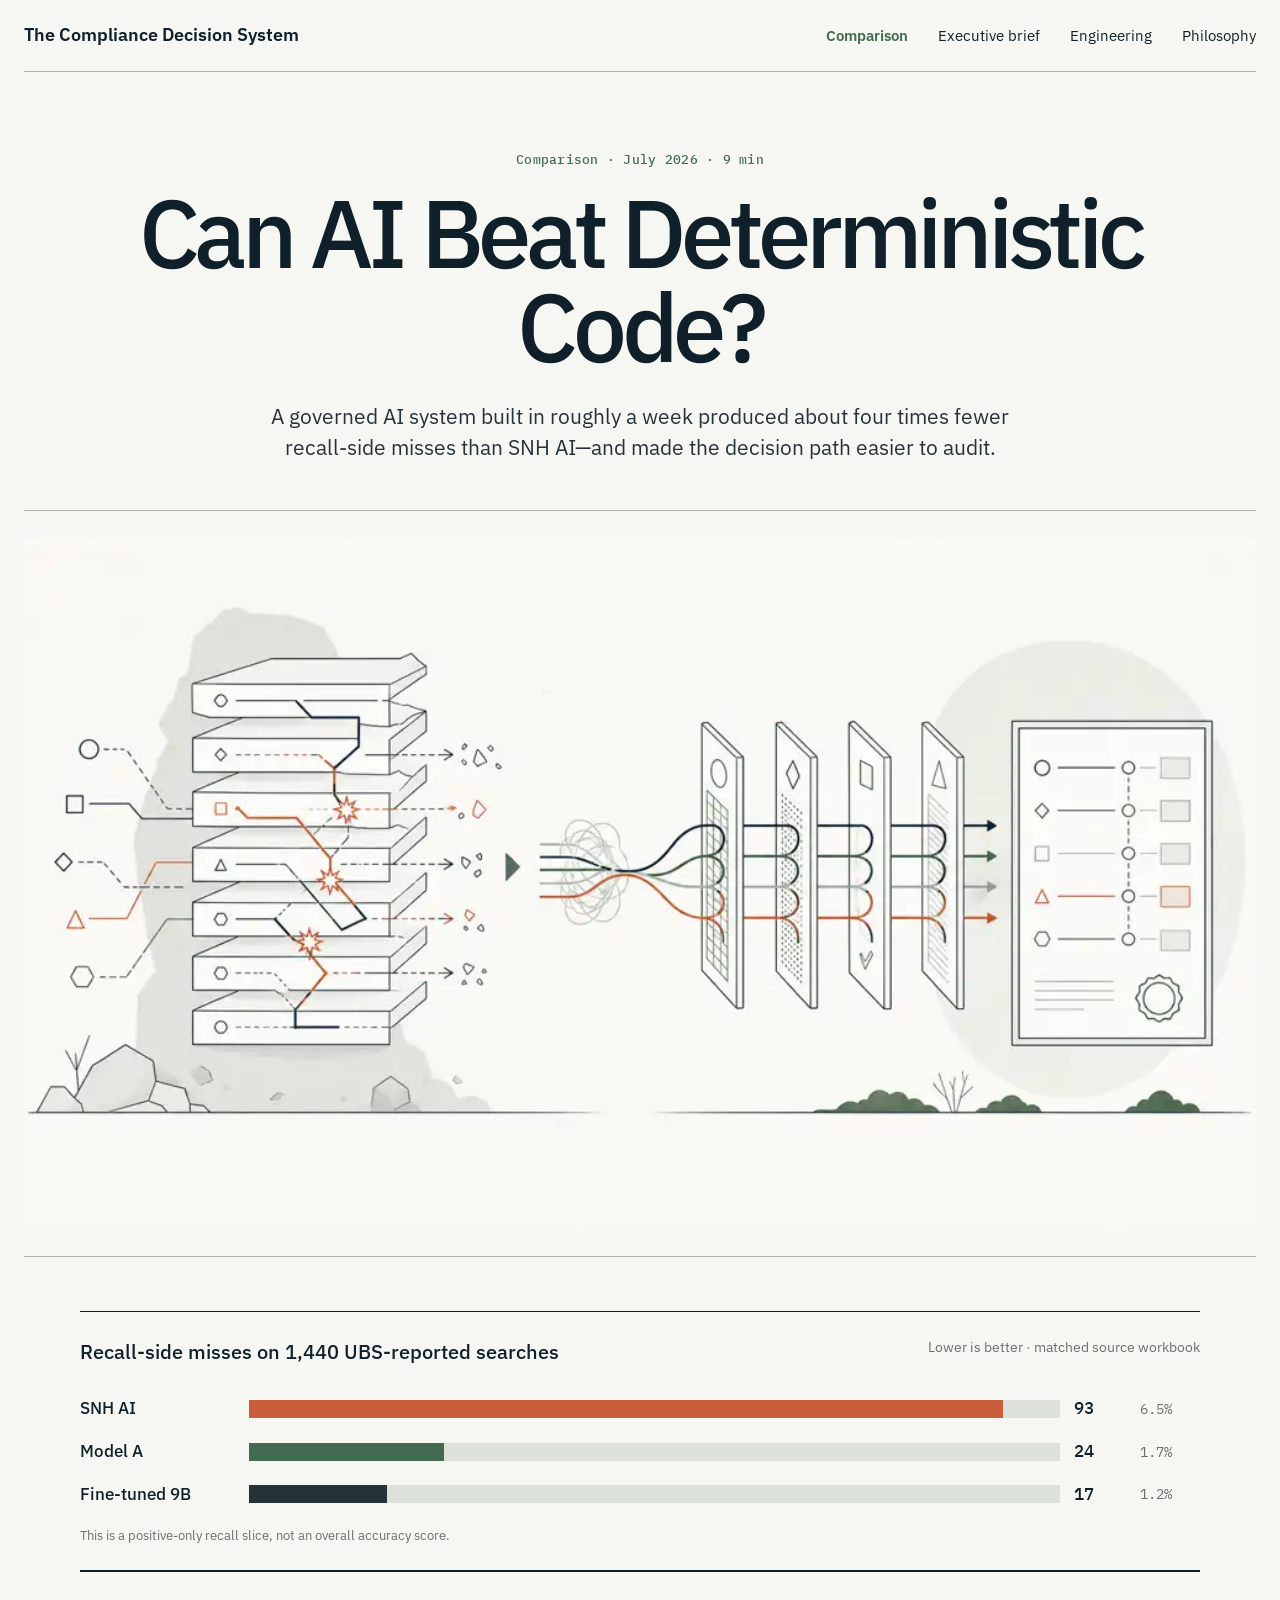
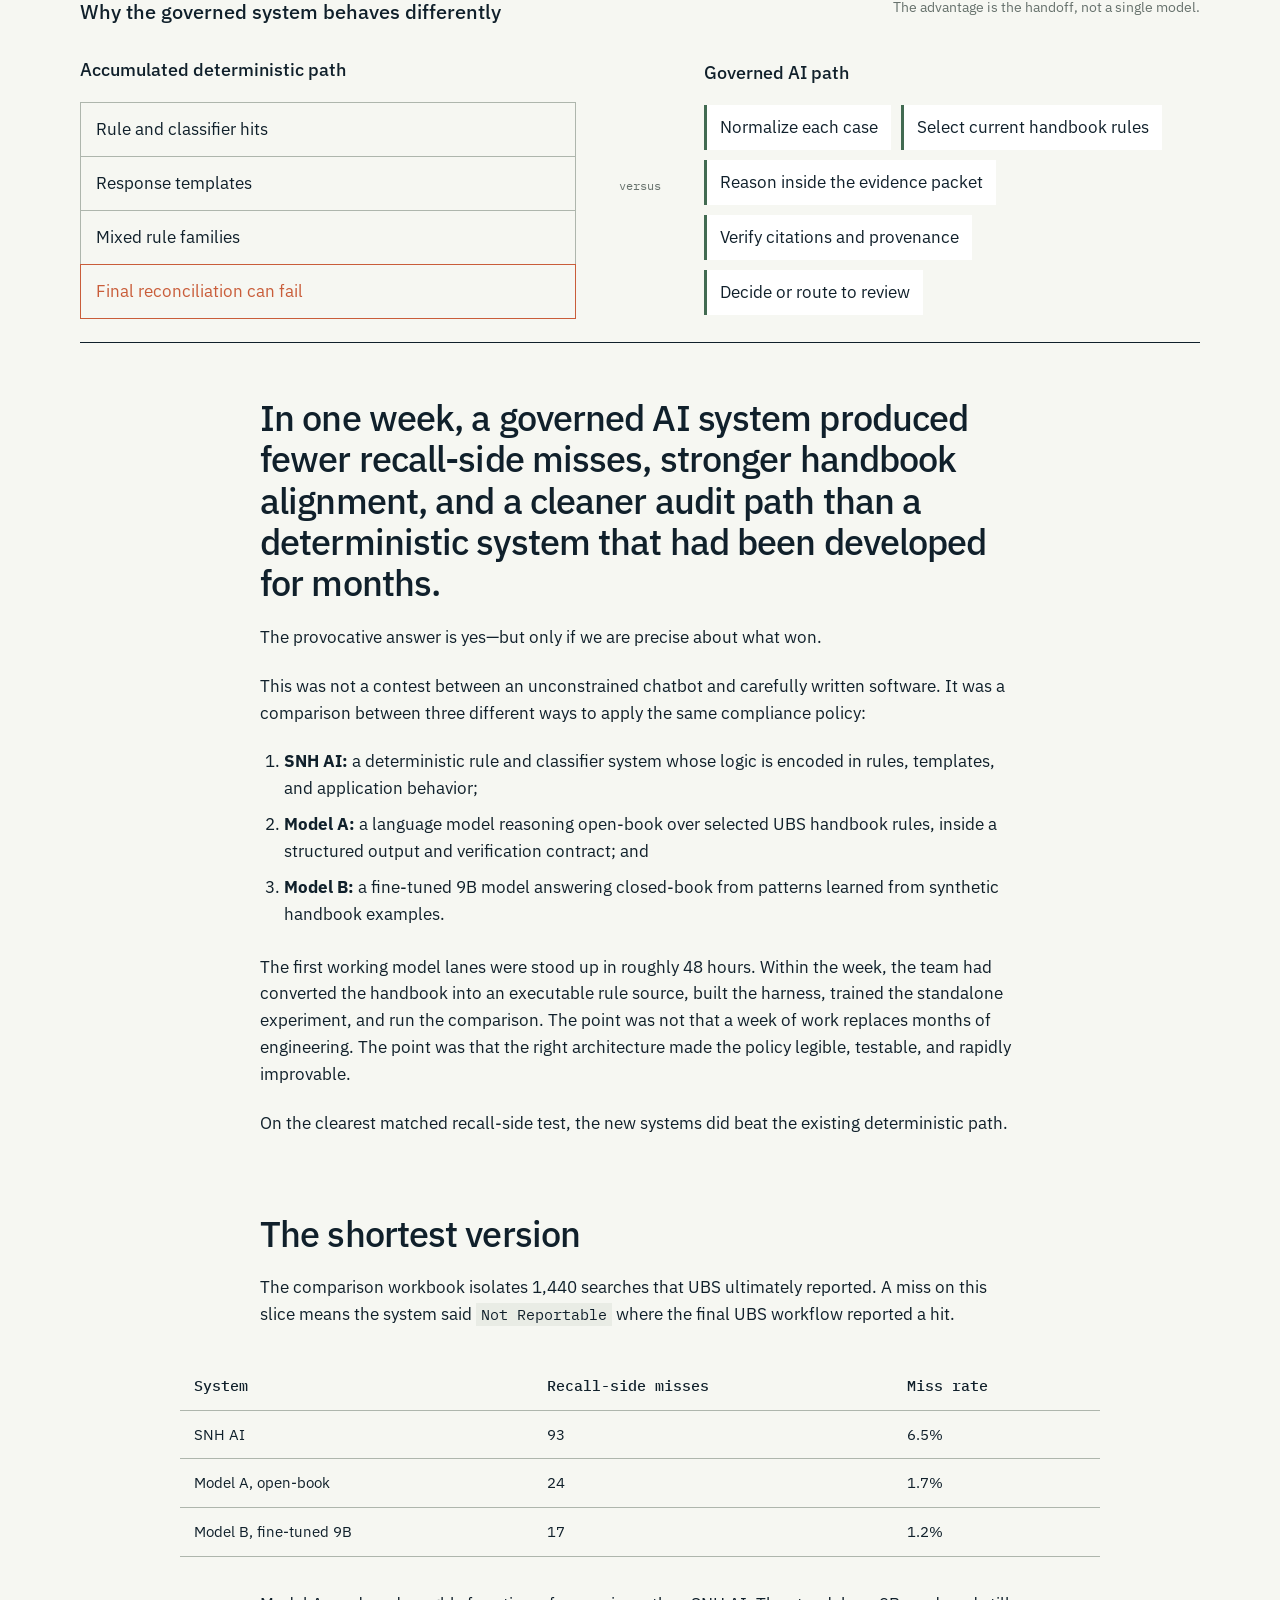
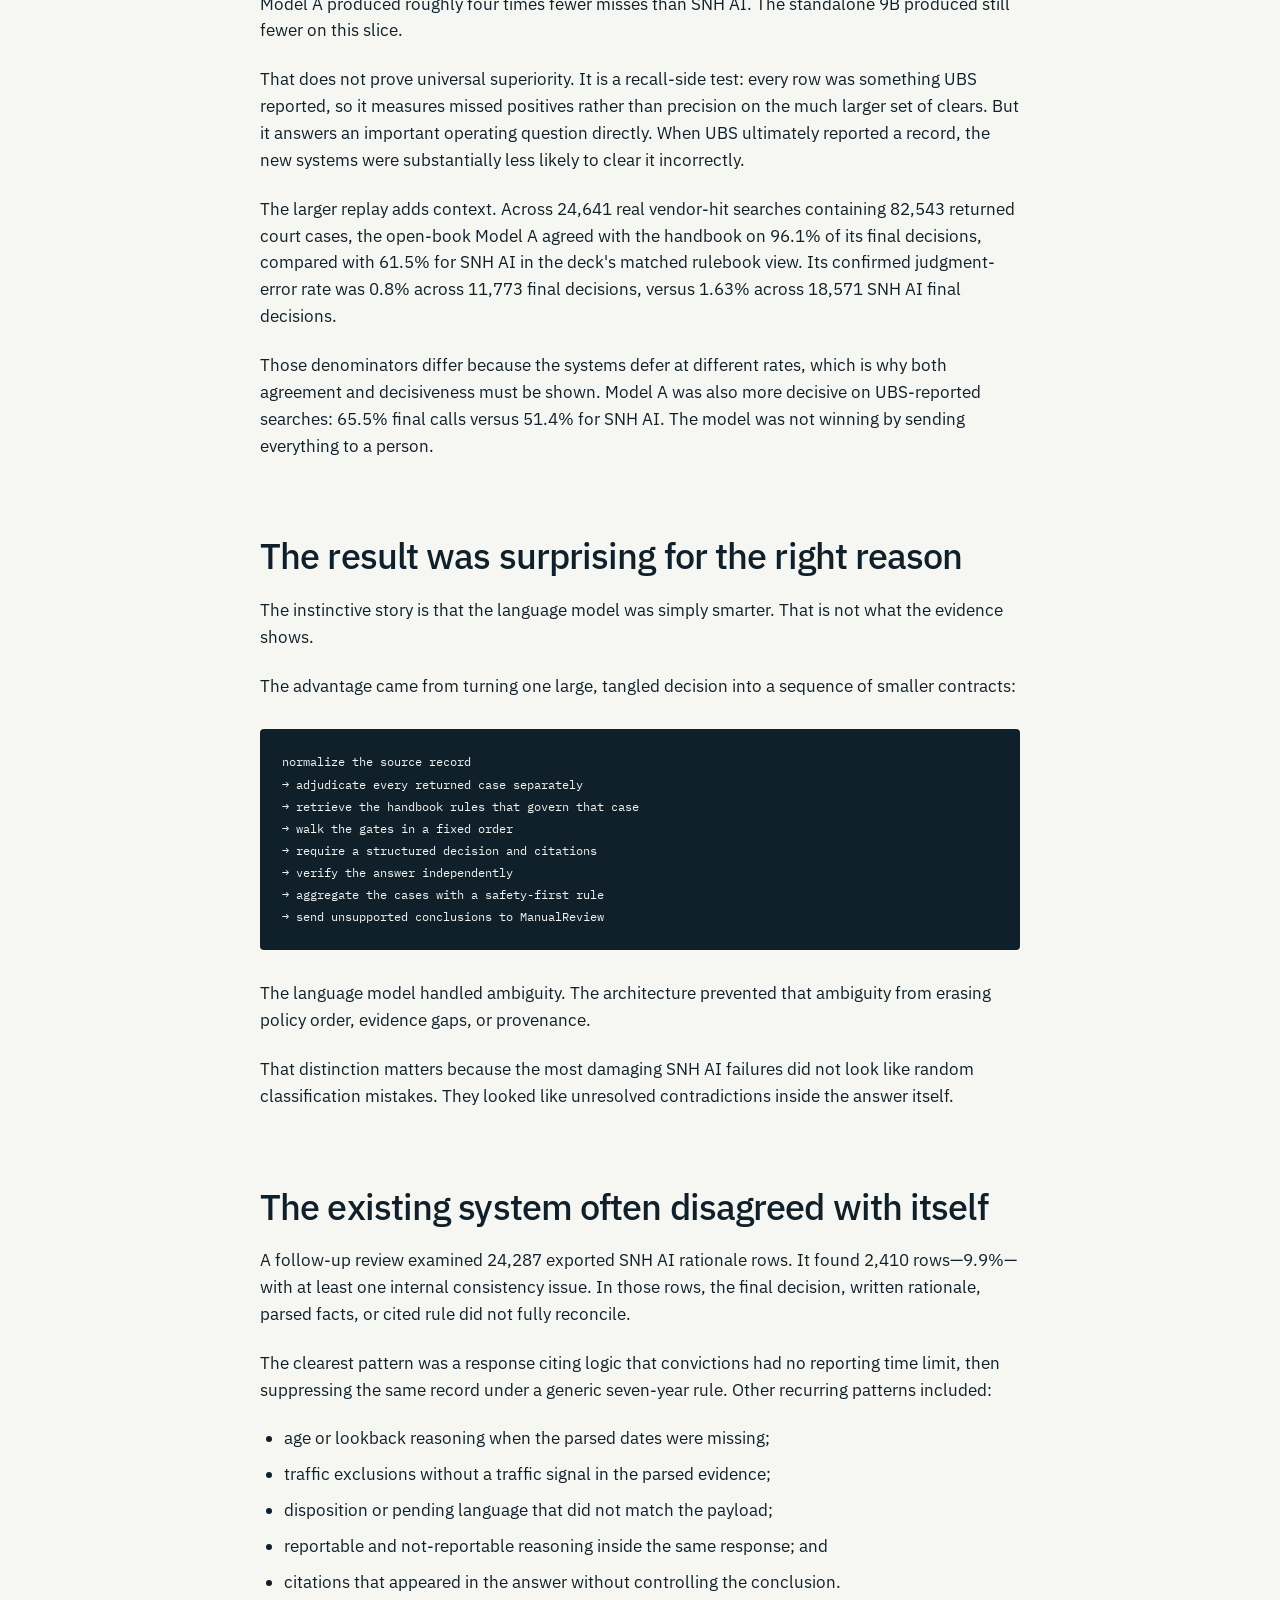
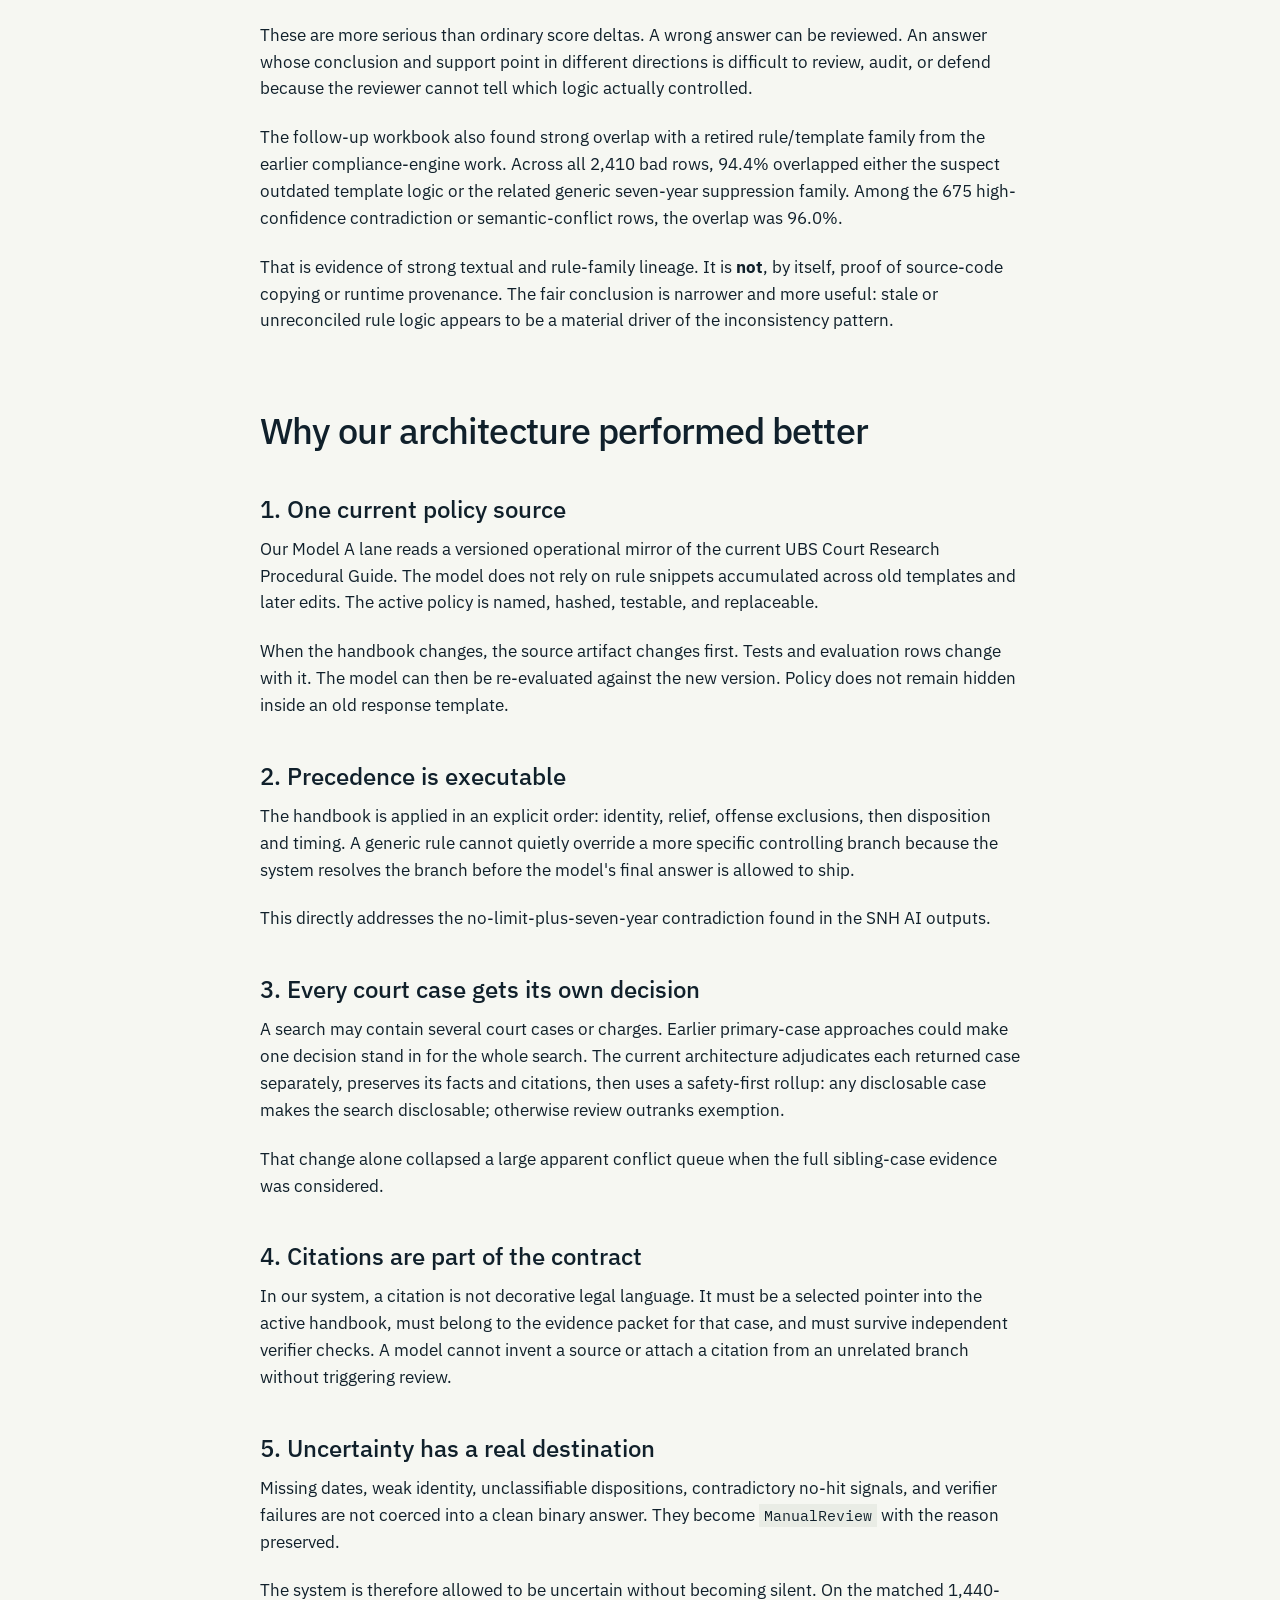
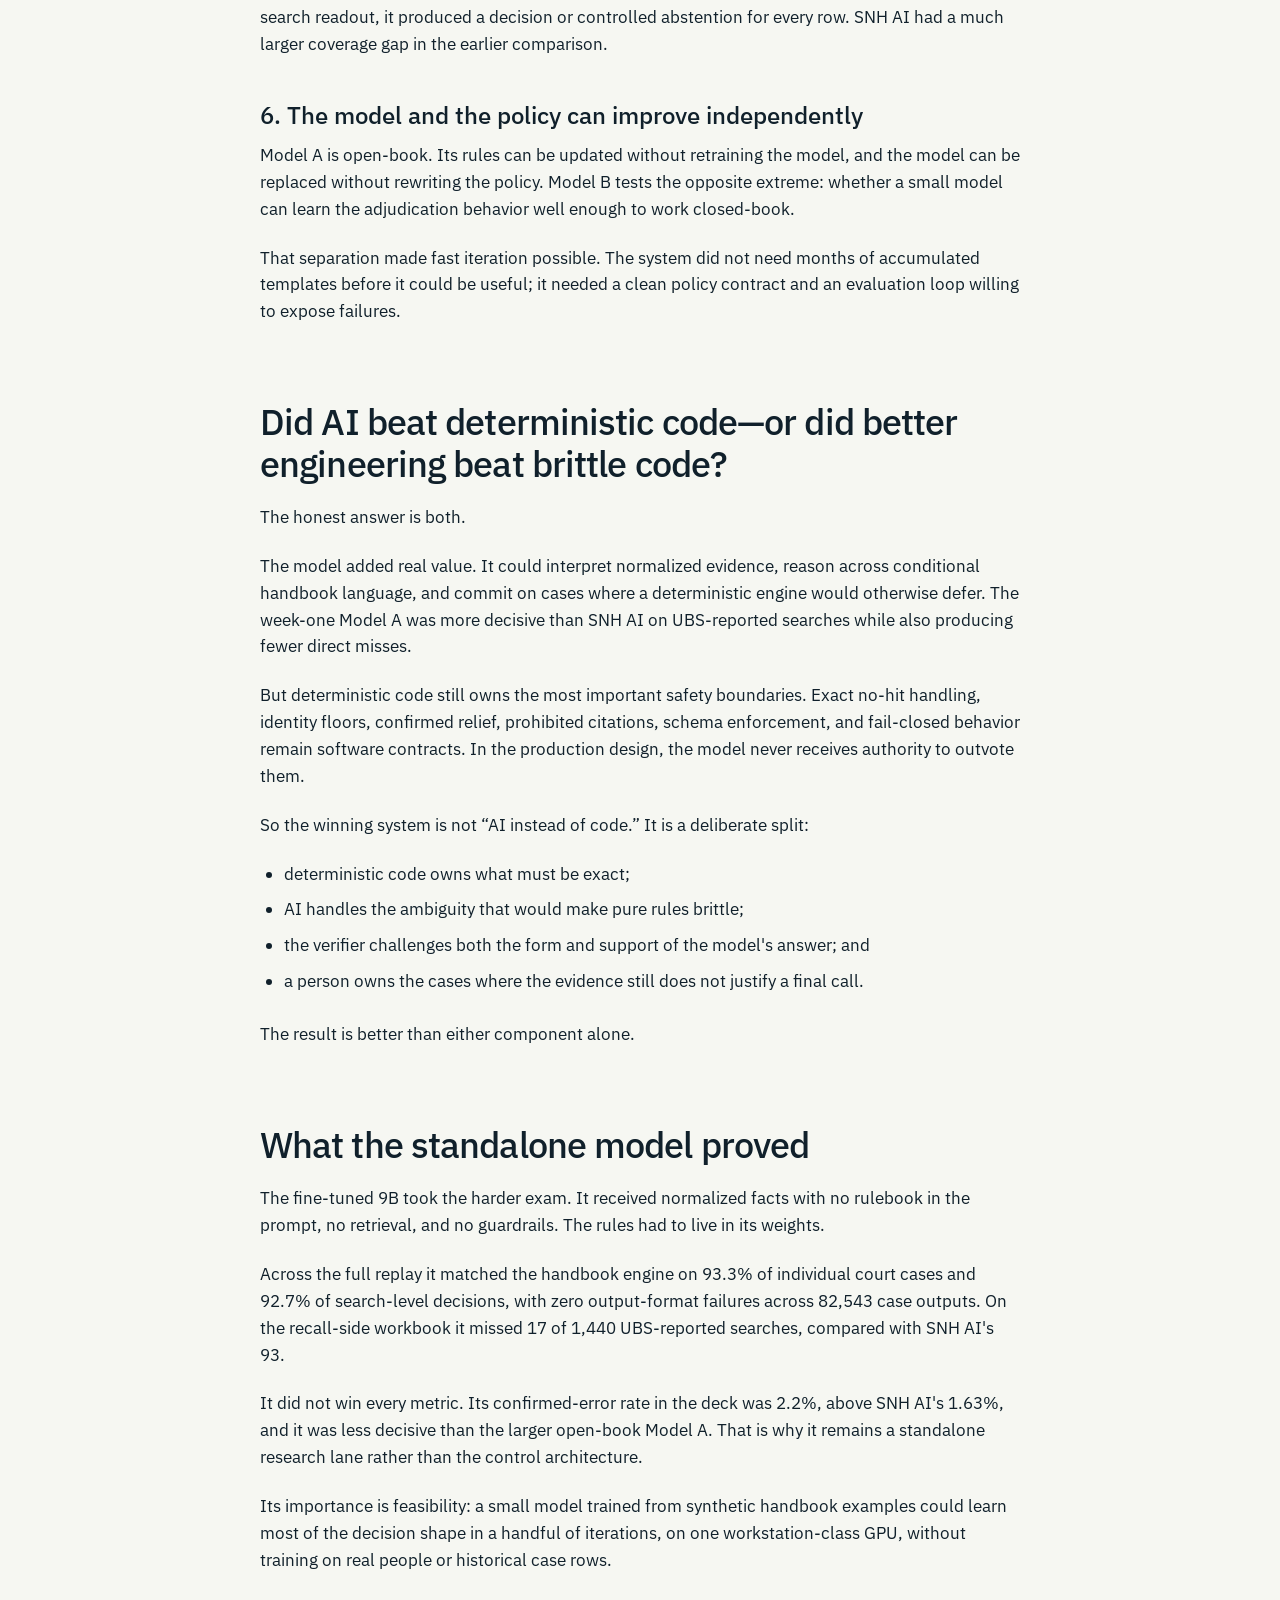
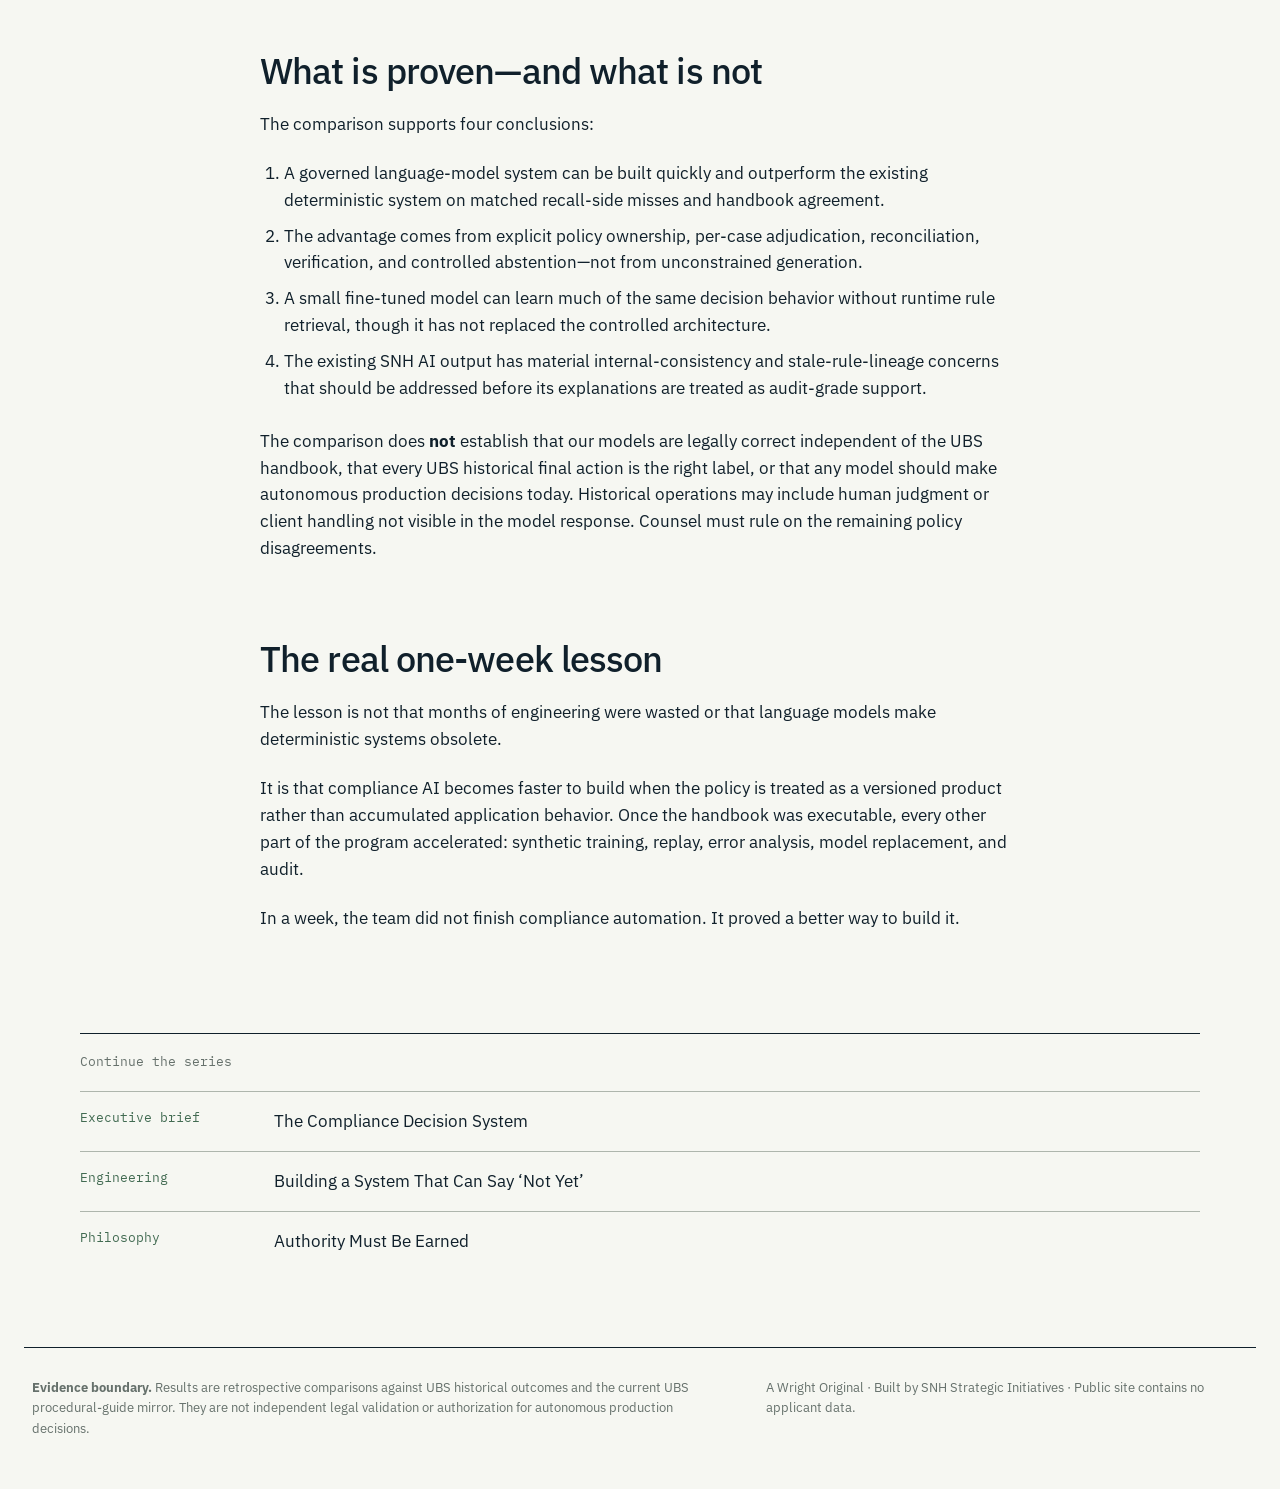
==== comparison.html @ aa56fc1f "Publish compliance decision system series" ====
<!doctype html>
<html lang="en">
<head>
  <meta charset="utf-8">
  <meta name="viewport" content="width=device-width, initial-scale=1">
  <meta name="description" content="A governed AI system built in roughly a week produced about four times fewer recall-side misses than SNH AI—and made the decision path easier to audit.">
  <meta name="theme-color" content="#f6f7f2">
  <title>Can AI Beat Deterministic Code? · The Compliance Decision System</title>
  <link rel="icon" href="favicon.svg" type="image/svg+xml">
  <link rel="preconnect" href="https://fonts.googleapis.com">
  <link rel="preconnect" href="https://fonts.gstatic.com" crossorigin>
  <link href="https://fonts.googleapis.com/css2?family=IBM+Plex+Mono:wght@400;500&family=IBM+Plex+Sans:wght@400;500;600&display=swap" rel="stylesheet">
  <link rel="stylesheet" href="styles.css">
</head>
<body class="article-page comparison-page">
  <a class="skip-link" href="#main">Skip to content</a>
  <div class="page-frame">
    <header class="site-header">
    <a class="site-name" href="index.html">The Compliance Decision System</a>
    <button class="nav-toggle" aria-expanded="false" aria-controls="site-nav">Menu</button>
    <nav id="site-nav" aria-label="Primary navigation">
      <a href="comparison.html" aria-current="page">Comparison</a><a href="executive.html">Executive brief</a><a href="engineering.html">Engineering</a><a href="philosophy.html">Philosophy</a>
    </nav>
  </header>
    <main id="main" class="article-main">
    <header class="article-header">
      <p class="series-label">Comparison · July 2026 · 9 min</p>
      <h1>Can AI Beat Deterministic Code?</h1>
      <p class="article-dek">A governed AI system built in roughly a week produced about four times fewer recall-side misses than SNH AI—and made the decision path easier to audit.</p>
    </header>
    <figure class="hero-art"><img src="assets/comparison-hero.webp" alt="Rigid rule stacks compared with a governed, verified decision path."></figure>
    <aside class="article-proof"><figure class="data-figure recall-figure">
    <figcaption><strong>Recall-side misses on 1,440 UBS-reported searches</strong><span>Lower is better · matched source workbook</span></figcaption>
    <div class="bar-row"><span>SNH AI</span><div class="bar-track"><i class="bar snh" style="--value:93"></i></div><b>93</b><em>6.5%</em></div>
    <div class="bar-row"><span>Model A</span><div class="bar-track"><i class="bar model-a" style="--value:24"></i></div><b>24</b><em>1.7%</em></div>
    <div class="bar-row"><span>Fine-tuned 9B</span><div class="bar-track"><i class="bar model-b" style="--value:17"></i></div><b>17</b><em>1.2%</em></div>
    <p class="figure-note">This is a positive-only recall slice, not an overall accuracy score.</p>
  </figure><figure class="architecture-figure comparison-architecture">
    <figcaption><strong>Why the governed system behaves differently</strong><span>The advantage is the handoff, not a single model.</span></figcaption>
    <div class="architecture-columns">
      <section>
        <h3>Accumulated deterministic path</h3>
        <ol class="stacked-rules">
          <li>Rule and classifier hits</li>
          <li>Response templates</li>
          <li>Mixed rule families</li>
          <li class="risk">Final reconciliation can fail</li>
        </ol>
      </section>
      <div class="versus" aria-hidden="true">versus</div>
      <section>
        <h3>Governed AI path</h3>
        <ol class="governed-flow">
          <li>Normalize each case</li>
          <li>Select current handbook rules</li>
          <li>Reason inside the evidence packet</li>
          <li>Verify citations and provenance</li>
          <li>Decide or route to review</li>
        </ol>
      </section>
    </div>
  </figure></aside>
    <article class="article-body"><h2 id="in-one-week-a-governed-ai-system-produced-fewer-recall-side-misses-stronger-handbook-alignment-and-a-cleaner-audit-path-than-a-deterministic-system-that-had-been-developed-for-months">In one week, a governed AI system produced fewer recall-side misses, stronger handbook alignment, and a cleaner audit path than a deterministic system that had been developed for months.</h2><p>The provocative answer is yes—but only if we are precise about what won.</p>
<p>This was not a contest between an unconstrained chatbot and carefully written software. It was a comparison between three different ways to apply the same compliance policy:</p>
<ol>
<li><strong>SNH AI:</strong> a deterministic rule and classifier system whose logic is encoded in rules, templates, and application behavior;</li>
<li><strong>Model A:</strong> a language model reasoning open-book over selected UBS handbook rules, inside a structured output and verification contract; and</li>
<li><strong>Model B:</strong> a fine-tuned 9B model answering closed-book from patterns learned from synthetic handbook examples.</li>
</ol>
<p>The first working model lanes were stood up in roughly 48 hours. Within the week, the team had converted the handbook into an executable rule source, built the harness, trained the standalone experiment, and run the comparison. The point was not that a week of work replaces months of engineering. The point was that the right architecture made the policy legible, testable, and rapidly improvable.</p>
<p>On the clearest matched recall-side test, the new systems did beat the existing deterministic path.</p>
<h2 id="the-shortest-version">The shortest version</h2><p>The comparison workbook isolates 1,440 searches that UBS ultimately reported. A miss on this slice means the system said <code>Not Reportable</code> where the final UBS workflow reported a hit.</p>
<table>
<thead>
<tr>
<th>System</th>
<th align="right">Recall-side misses</th>
<th align="right">Miss rate</th>
</tr>
</thead>
<tbody><tr>
<td>SNH AI</td>
<td align="right">93</td>
<td align="right">6.5%</td>
</tr>
<tr>
<td>Model A, open-book</td>
<td align="right">24</td>
<td align="right">1.7%</td>
</tr>
<tr>
<td>Model B, fine-tuned 9B</td>
<td align="right">17</td>
<td align="right">1.2%</td>
</tr>
</tbody></table>
<p>Model A produced roughly four times fewer misses than SNH AI. The standalone 9B produced still fewer on this slice.</p>
<p>That does not prove universal superiority. It is a recall-side test: every row was something UBS reported, so it measures missed positives rather than precision on the much larger set of clears. But it answers an important operating question directly. When UBS ultimately reported a record, the new systems were substantially less likely to clear it incorrectly.</p>
<p>The larger replay adds context. Across 24,641 real vendor-hit searches containing 82,543 returned court cases, the open-book Model A agreed with the handbook on 96.1% of its final decisions, compared with 61.5% for SNH AI in the deck&#39;s matched rulebook view. Its confirmed judgment-error rate was 0.8% across 11,773 final decisions, versus 1.63% across 18,571 SNH AI final decisions.</p>
<p>Those denominators differ because the systems defer at different rates, which is why both agreement and decisiveness must be shown. Model A was also more decisive on UBS-reported searches: 65.5% final calls versus 51.4% for SNH AI. The model was not winning by sending everything to a person.</p>
<h2 id="the-result-was-surprising-for-the-right-reason">The result was surprising for the right reason</h2><p>The instinctive story is that the language model was simply smarter. That is not what the evidence shows.</p>
<p>The advantage came from turning one large, tangled decision into a sequence of smaller contracts:</p>
<pre><code class="language-text">normalize the source record
→ adjudicate every returned case separately
→ retrieve the handbook rules that govern that case
→ walk the gates in a fixed order
→ require a structured decision and citations
→ verify the answer independently
→ aggregate the cases with a safety-first rule
→ send unsupported conclusions to ManualReview
</code></pre>
<p>The language model handled ambiguity. The architecture prevented that ambiguity from erasing policy order, evidence gaps, or provenance.</p>
<p>That distinction matters because the most damaging SNH AI failures did not look like random classification mistakes. They looked like unresolved contradictions inside the answer itself.</p>
<h2 id="the-existing-system-often-disagreed-with-itself">The existing system often disagreed with itself</h2><p>A follow-up review examined 24,287 exported SNH AI rationale rows. It found 2,410 rows—9.9%—with at least one internal consistency issue. In those rows, the final decision, written rationale, parsed facts, or cited rule did not fully reconcile.</p>
<p>The clearest pattern was a response citing logic that convictions had no reporting time limit, then suppressing the same record under a generic seven-year rule. Other recurring patterns included:</p>
<ul>
<li>age or lookback reasoning when the parsed dates were missing;</li>
<li>traffic exclusions without a traffic signal in the parsed evidence;</li>
<li>disposition or pending language that did not match the payload;</li>
<li>reportable and not-reportable reasoning inside the same response; and</li>
<li>citations that appeared in the answer without controlling the conclusion.</li>
</ul>
<p>These are more serious than ordinary score deltas. A wrong answer can be reviewed. An answer whose conclusion and support point in different directions is difficult to review, audit, or defend because the reviewer cannot tell which logic actually controlled.</p>
<p>The follow-up workbook also found strong overlap with a retired rule/template family from the earlier compliance-engine work. Across all 2,410 bad rows, 94.4% overlapped either the suspect outdated template logic or the related generic seven-year suppression family. Among the 675 high-confidence contradiction or semantic-conflict rows, the overlap was 96.0%.</p>
<p>That is evidence of strong textual and rule-family lineage. It is <strong>not</strong>, by itself, proof of source-code copying or runtime provenance. The fair conclusion is narrower and more useful: stale or unreconciled rule logic appears to be a material driver of the inconsistency pattern.</p>
<h2 id="why-our-architecture-performed-better">Why our architecture performed better</h2><h3 id="1-one-current-policy-source">1. One current policy source</h3><p>Our Model A lane reads a versioned operational mirror of the current UBS Court Research Procedural Guide. The model does not rely on rule snippets accumulated across old templates and later edits. The active policy is named, hashed, testable, and replaceable.</p>
<p>When the handbook changes, the source artifact changes first. Tests and evaluation rows change with it. The model can then be re-evaluated against the new version. Policy does not remain hidden inside an old response template.</p>
<h3 id="2-precedence-is-executable">2. Precedence is executable</h3><p>The handbook is applied in an explicit order: identity, relief, offense exclusions, then disposition and timing. A generic rule cannot quietly override a more specific controlling branch because the system resolves the branch before the model&#39;s final answer is allowed to ship.</p>
<p>This directly addresses the no-limit-plus-seven-year contradiction found in the SNH AI outputs.</p>
<h3 id="3-every-court-case-gets-its-own-decision">3. Every court case gets its own decision</h3><p>A search may contain several court cases or charges. Earlier primary-case approaches could make one decision stand in for the whole search. The current architecture adjudicates each returned case separately, preserves its facts and citations, then uses a safety-first rollup: any disclosable case makes the search disclosable; otherwise review outranks exemption.</p>
<p>That change alone collapsed a large apparent conflict queue when the full sibling-case evidence was considered.</p>
<h3 id="4-citations-are-part-of-the-contract">4. Citations are part of the contract</h3><p>In our system, a citation is not decorative legal language. It must be a selected pointer into the active handbook, must belong to the evidence packet for that case, and must survive independent verifier checks. A model cannot invent a source or attach a citation from an unrelated branch without triggering review.</p>
<h3 id="5-uncertainty-has-a-real-destination">5. Uncertainty has a real destination</h3><p>Missing dates, weak identity, unclassifiable dispositions, contradictory no-hit signals, and verifier failures are not coerced into a clean binary answer. They become <code>ManualReview</code> with the reason preserved.</p>
<p>The system is therefore allowed to be uncertain without becoming silent. On the matched 1,440-search readout, it produced a decision or controlled abstention for every row. SNH AI had a much larger coverage gap in the earlier comparison.</p>
<h3 id="6-the-model-and-the-policy-can-improve-independently">6. The model and the policy can improve independently</h3><p>Model A is open-book. Its rules can be updated without retraining the model, and the model can be replaced without rewriting the policy. Model B tests the opposite extreme: whether a small model can learn the adjudication behavior well enough to work closed-book.</p>
<p>That separation made fast iteration possible. The system did not need months of accumulated templates before it could be useful; it needed a clean policy contract and an evaluation loop willing to expose failures.</p>
<h2 id="did-ai-beat-deterministic-code-or-did-better-engineering-beat-brittle-code">Did AI beat deterministic code—or did better engineering beat brittle code?</h2><p>The honest answer is both.</p>
<p>The model added real value. It could interpret normalized evidence, reason across conditional handbook language, and commit on cases where a deterministic engine would otherwise defer. The week-one Model A was more decisive than SNH AI on UBS-reported searches while also producing fewer direct misses.</p>
<p>But deterministic code still owns the most important safety boundaries. Exact no-hit handling, identity floors, confirmed relief, prohibited citations, schema enforcement, and fail-closed behavior remain software contracts. In the production design, the model never receives authority to outvote them.</p>
<p>So the winning system is not “AI instead of code.” It is a deliberate split:</p>
<ul>
<li>deterministic code owns what must be exact;</li>
<li>AI handles the ambiguity that would make pure rules brittle;</li>
<li>the verifier challenges both the form and support of the model&#39;s answer; and</li>
<li>a person owns the cases where the evidence still does not justify a final call.</li>
</ul>
<p>The result is better than either component alone.</p>
<h2 id="what-the-standalone-model-proved">What the standalone model proved</h2><p>The fine-tuned 9B took the harder exam. It received normalized facts with no rulebook in the prompt, no retrieval, and no guardrails. The rules had to live in its weights.</p>
<p>Across the full replay it matched the handbook engine on 93.3% of individual court cases and 92.7% of search-level decisions, with zero output-format failures across 82,543 case outputs. On the recall-side workbook it missed 17 of 1,440 UBS-reported searches, compared with SNH AI&#39;s 93.</p>
<p>It did not win every metric. Its confirmed-error rate in the deck was 2.2%, above SNH AI&#39;s 1.63%, and it was less decisive than the larger open-book Model A. That is why it remains a standalone research lane rather than the control architecture.</p>
<p>Its importance is feasibility: a small model trained from synthetic handbook examples could learn most of the decision shape in a handful of iterations, on one workstation-class GPU, without training on real people or historical case rows.</p>
<h2 id="what-is-proven-and-what-is-not">What is proven—and what is not</h2><p>The comparison supports four conclusions:</p>
<ol>
<li>A governed language-model system can be built quickly and outperform the existing deterministic system on matched recall-side misses and handbook agreement.</li>
<li>The advantage comes from explicit policy ownership, per-case adjudication, reconciliation, verification, and controlled abstention—not from unconstrained generation.</li>
<li>A small fine-tuned model can learn much of the same decision behavior without runtime rule retrieval, though it has not replaced the controlled architecture.</li>
<li>The existing SNH AI output has material internal-consistency and stale-rule-lineage concerns that should be addressed before its explanations are treated as audit-grade support.</li>
</ol>
<p>The comparison does <strong>not</strong> establish that our models are legally correct independent of the UBS handbook, that every UBS historical final action is the right label, or that any model should make autonomous production decisions today. Historical operations may include human judgment or client handling not visible in the model response. Counsel must rule on the remaining policy disagreements.</p>
<h2 id="the-real-one-week-lesson">The real one-week lesson</h2><p>The lesson is not that months of engineering were wasted or that language models make deterministic systems obsolete.</p>
<p>It is that compliance AI becomes faster to build when the policy is treated as a versioned product rather than accumulated application behavior. Once the handbook was executable, every other part of the program accelerated: synthetic training, replay, error analysis, model replacement, and audit.</p>
<p>In a week, the team did not finish compliance automation. It proved a better way to build it.</p>
</article>
    <nav class="next-reading" aria-label="More essays">
      <p>Continue the series</p>
      <a href="executive.html"><span>Executive brief</span>The Compliance Decision System</a><a href="engineering.html"><span>Engineering</span>Building a System That Can Say ‘Not Yet’</a><a href="philosophy.html"><span>Philosophy</span>Authority Must Be Earned</a>
    </nav>
  </main>
    <footer class="site-footer" id="evidence-note">
    <p><strong>Evidence boundary.</strong> Results are retrospective comparisons against UBS historical outcomes and the current UBS procedural-guide mirror. They are not independent legal validation or authorization for autonomous production decisions.</p>
    <p>A Wright Original · Built by SNH Strategic Initiatives · Public site contains no applicant data.</p>
  </footer>
  </div>
  <script src="site.js"></script>
</body>
</html>
---- styles.css ----
:root {
  --paper: #f6f7f2;
  --surface: #ffffff;
  --ink: #10202b;
  --charcoal: #263239;
  --moss: #426b52;
  --clay: #c95d3a;
  --fog: #dce1d9;
  --muted: #66716c;
  --rule: #aeb6ad;
  --measure: 760px;
  --frame: 1460px;
}

* { box-sizing: border-box; }

html { scroll-behavior: smooth; }

body {
  margin: 0;
  background: var(--paper);
  color: var(--ink);
  font-family: "IBM Plex Sans", sans-serif;
  font-size: 17px;
  line-height: 1.58;
  text-rendering: optimizeLegibility;
}

a { color: inherit; text-decoration-thickness: 1px; text-underline-offset: 3px; }
a:hover { color: var(--clay); }
img { display: block; max-width: 100%; }

.skip-link {
  position: fixed;
  left: 16px;
  top: -60px;
  z-index: 20;
  background: var(--ink);
  color: white;
  padding: 10px 14px;
}
.skip-link:focus { top: 16px; }

.page-frame { width: min(calc(100% - 48px), var(--frame)); margin: 0 auto; }

.site-header {
  min-height: 72px;
  display: flex;
  align-items: center;
  justify-content: space-between;
  border-bottom: 1px solid var(--rule);
  gap: 32px;
}

.site-name { font-size: 18px; font-weight: 600; text-decoration: none; }
.site-header nav { display: flex; align-items: center; gap: 30px; }
.site-header nav a { font-size: 15px; text-decoration: none; }
.site-header nav a[aria-current="page"] { color: var(--moss); font-weight: 600; }
.nav-toggle { display: none; }

.series-label,
.essay-type,
.evidence-spine > p {
  margin: 0 0 14px;
  color: var(--moss);
  font-family: "IBM Plex Mono", monospace;
  font-size: 13px;
  font-weight: 500;
  letter-spacing: .02em;
}

.home-intro {
  min-height: 390px;
  display: grid;
  grid-template-columns: minmax(430px, .9fr) minmax(650px, 1.4fr);
  gap: 72px;
  align-items: center;
  border-bottom: 1px solid var(--rule);
  padding: 46px 8px 42px;
}

.home-intro h1,
.article-header h1 {
  margin: 0;
  font-size: clamp(52px, 6vw, 86px);
  line-height: .98;
  letter-spacing: -.055em;
  font-weight: 500;
}

.intro-dek {
  max-width: 610px;
  margin: 24px 0 0;
  color: var(--charcoal);
  font-size: 18px;
  line-height: 1.52;
}

.evidence-spine ol {
  position: relative;
  display: grid;
  grid-template-columns: repeat(4, 1fr);
  gap: 18px;
  margin: 0;
  padding: 36px 0 0;
  list-style: none;
}

.evidence-spine ol::before {
  content: "";
  position: absolute;
  left: 0;
  right: 0;
  top: 49px;
  height: 1px;
  background: var(--ink);
}

.evidence-spine li { position: relative; padding-top: 46px; }
.evidence-spine li::before {
  content: "";
  position: absolute;
  top: 7px;
  left: 0;
  width: 13px;
  height: 13px;
  background: var(--moss);
  border: 1px solid var(--ink);
}
.evidence-spine li:nth-child(even)::before { background: var(--clay); }
.evidence-spine b { position: absolute; top: -24px; font-family: "IBM Plex Mono", monospace; color: var(--moss); }
.evidence-spine li:nth-child(even) b { color: var(--clay); }
.evidence-spine span { display: block; font-weight: 600; }
.evidence-spine small { display: block; margin-top: 5px; color: var(--muted); font-size: 13px; line-height: 1.4; }

.featured-story {
  display: grid;
  grid-template-columns: .95fr 1.2fr;
  min-height: 350px;
  border-bottom: 1px solid var(--rule);
}

.featured-copy { padding: 42px 52px 42px 8px; border-right: 1px solid var(--rule); }
.featured-copy h2 { margin: 22px 0 18px; font-size: clamp(38px, 4vw, 62px); line-height: 1.02; letter-spacing: -.045em; font-weight: 500; }
.featured-copy > p:not(.series-label) { max-width: 600px; color: var(--charcoal); }
.featured-visual { display: grid; align-items: center; padding: 34px 18px 32px 52px; }

.read-link { display: inline-flex; gap: 22px; align-items: center; margin-top: 26px; color: var(--clay); font-weight: 500; text-decoration: none; }

.essay-index article {
  display: grid;
  grid-template-columns: 62px 190px minmax(300px, 1.25fr) minmax(260px, .8fr) 72px;
  gap: 24px;
  align-items: center;
  min-height: 180px;
  border-bottom: 1px solid var(--rule);
  padding: 18px 8px;
}
.essay-index article img { width: 100%; height: 132px; object-fit: cover; border-left: 1px solid var(--rule); }
.essay-index h2 { margin: 0 0 5px; font-size: 24px; font-weight: 500; }
.essay-index h2 a { text-decoration: none; }
.essay-index p { margin: 0; color: var(--muted); font-size: 15px; }
.essay-number { color: var(--moss); font-family: "IBM Plex Mono", monospace; font-size: 18px; }
.essay-index .read-link { margin: 0; }

.article-header { max-width: 1080px; margin: 0 auto; padding: 78px 0 46px; text-align: center; }
.article-header h1 { font-size: clamp(54px, 7.5vw, 108px); }
.article-dek { max-width: 800px; margin: 28px auto 0; color: var(--charcoal); font-size: 21px; line-height: 1.5; }

.hero-art { margin: 0; border-top: 1px solid var(--rule); border-bottom: 1px solid var(--rule); padding: 26px 0; }
.hero-art img { width: 100%; aspect-ratio: 16/9; object-fit: cover; }

.article-proof { max-width: 1120px; margin: 54px auto; }
.article-body { max-width: var(--measure); margin: 0 auto; padding-bottom: 50px; }
.article-body > h2:first-child { margin-top: 0; }
.article-body h2 { margin: 76px 0 20px; font-size: 36px; line-height: 1.15; letter-spacing: -.025em; font-weight: 500; }
.article-body h3 { margin: 42px 0 12px; font-size: 24px; line-height: 1.25; font-weight: 500; }
.article-body p { margin: 0 0 22px; }
.article-body ul,
.article-body ol { margin: 0 0 26px; padding-left: 24px; }
.article-body li { margin-bottom: 9px; }
.article-body blockquote { margin: 42px 0; padding: 6px 0 6px 26px; border-left: 3px solid var(--clay); font-size: 23px; line-height: 1.45; }
.article-body pre { overflow-x: auto; margin: 30px 0; padding: 22px; background: var(--ink); color: #f3f4ef; border-radius: 4px; font-size: 14px; }
.article-body code { font-family: "IBM Plex Mono", monospace; font-size: .88em; }
.article-body :not(pre) > code { background: #e9ece5; padding: 2px 5px; }
.article-body table { width: calc(100% + 160px); margin: 34px -80px; border-collapse: collapse; font-size: 15px; }
.article-body th,
.article-body td { padding: 12px 14px; border-bottom: 1px solid var(--rule); text-align: left; vertical-align: top; }
.article-body th { font-family: "IBM Plex Mono", monospace; font-weight: 500; }

.data-figure,
.architecture-figure { margin: 0; border-top: 1px solid var(--ink); border-bottom: 1px solid var(--ink); padding: 24px 0; }
.architecture-figure + .architecture-figure { margin-top: 54px; }
.data-figure figcaption,
.architecture-figure figcaption { display: flex; justify-content: space-between; gap: 24px; margin-bottom: 28px; }
.data-figure figcaption strong,
.architecture-figure figcaption strong { font-size: 20px; font-weight: 500; }
.data-figure figcaption span,
.architecture-figure figcaption span { color: var(--muted); font-size: 14px; }

.bar-row { display: grid; grid-template-columns: 155px 1fr 52px 60px; gap: 14px; align-items: center; margin: 16px 0; }
.bar-row > span { font-weight: 500; }
.bar-track { height: 18px; background: var(--fog); }
.bar { display: block; width: calc(var(--value) * 1%); height: 100%; background: var(--moss); }
.bar.snh { background: var(--clay); }
.bar.model-b { background: var(--charcoal); }
.bar-row b { font-family: "IBM Plex Mono", monospace; font-weight: 500; }
.bar-row em { color: var(--muted); font-style: normal; font-family: "IBM Plex Mono", monospace; font-size: 14px; }
.figure-note { margin: 18px 0 0; color: var(--muted); font-size: 13px; }
.recall-figure.compact { border: 0; padding: 0; }
.recall-figure.compact figcaption { margin-bottom: 18px; }
.recall-figure.compact .bar-row { grid-template-columns: 126px 1fr 44px 50px; margin: 13px 0; font-size: 14px; }

.architecture-columns { display: grid; grid-template-columns: 1fr 80px 1fr; gap: 24px; align-items: center; }
.architecture-columns h3 { margin: 0 0 18px; font-size: 18px; font-weight: 500; }
.architecture-columns ol { list-style: none; margin: 0; padding: 0; }
.stacked-rules li { margin-bottom: -1px; border: 1px solid var(--rule); padding: 13px 15px; }
.stacked-rules .risk { border-color: var(--clay); color: var(--clay); }
.governed-flow { display: flex; flex-wrap: wrap; gap: 10px; }
.governed-flow li { border-left: 3px solid var(--moss); padding: 9px 13px; background: var(--surface); }
.versus { color: var(--muted); font-family: "IBM Plex Mono", monospace; font-size: 12px; text-align: center; }

.flow-line { display: grid; grid-template-columns: repeat(6, 1fr); }
.flow-line div { position: relative; min-height: 92px; border-top: 1px solid var(--ink); padding: 28px 12px 0 0; }
.flow-line div::before { content: ""; position: absolute; top: -6px; left: 0; width: 11px; height: 11px; background: var(--moss); border: 1px solid var(--ink); }
.flow-line div:nth-child(4)::before { background: var(--clay); }
.flow-line b,
.flow-line span { display: block; }
.flow-line span { color: var(--muted); font-size: 13px; font-family: "IBM Plex Mono", monospace; }
.manual-branch { margin: 12px 0 0; padding: 12px 16px; border-left: 3px solid var(--clay); }

.layers { border: 1px solid var(--ink); }
.layer { display: grid; grid-template-columns: 220px 1fr; gap: 30px; padding: 18px 22px; border-bottom: 1px solid var(--rule); }
.layer:last-child { border-bottom: 0; }
.layer b { font-weight: 500; }
.layer span { color: var(--muted); font-family: "IBM Plex Mono", monospace; font-size: 14px; }
.model-layer { margin: 8px; border: 2px solid var(--clay); }

.autonomy-figure ol { display: grid; grid-template-columns: repeat(5, 1fr); margin: 0; padding: 0; list-style: none; }
.autonomy-figure li { position: relative; min-height: 160px; border-top: 1px solid var(--ink); padding: 36px 20px 12px 0; }
.autonomy-figure li::before { content: ""; position: absolute; top: -6px; left: 0; width: 11px; height: 11px; background: var(--moss); border: 1px solid var(--ink); }
.autonomy-figure li:last-child::before { background: var(--clay); }
.autonomy-figure li > span { position: absolute; top: 10px; color: var(--moss); font-family: "IBM Plex Mono", monospace; font-size: 12px; }
.autonomy-figure b { font-size: 18px; font-weight: 500; }
.autonomy-figure p { margin: 8px 0 0; color: var(--muted); font-size: 14px; }

.next-reading { max-width: 1120px; margin: 30px auto 0; border-top: 1px solid var(--ink); }
.next-reading > p { margin: 18px 0; color: var(--muted); font-family: "IBM Plex Mono", monospace; font-size: 13px; }
.next-reading a { display: grid; grid-template-columns: 170px 1fr; gap: 24px; padding: 16px 0; border-top: 1px solid var(--rule); text-decoration: none; }
.next-reading a span { color: var(--moss); font-family: "IBM Plex Mono", monospace; font-size: 13px; }

.site-footer { display: grid; grid-template-columns: 1.4fr 1fr; gap: 60px; margin-top: 76px; padding: 30px 8px 50px; border-top: 1px solid var(--ink); color: var(--muted); font-size: 13px; }
.site-footer p { margin: 0; }

:focus-visible { outline: 2px solid var(--clay); outline-offset: 4px; }

@media (max-width: 980px) {
  .page-frame { width: min(calc(100% - 32px), var(--frame)); }
  .home-intro { grid-template-columns: 1fr; gap: 34px; }
  .featured-story { grid-template-columns: 1fr; }
  .featured-copy { border-right: 0; border-bottom: 1px solid var(--rule); }
  .essay-index article { grid-template-columns: 48px 140px 1fr 72px; }
  .essay-index article img { display: none; }
  .article-body table { width: 100%; margin-left: 0; margin-right: 0; }
}

@media (max-width: 720px) {
  body { font-size: 16px; }
  .site-header { position: relative; min-height: 64px; }
  .nav-toggle { display: block; border: 1px solid var(--rule); border-radius: 4px; background: transparent; padding: 8px 10px; color: var(--ink); font: inherit; }
  .site-header nav { display: none; position: absolute; top: 64px; left: 0; right: 0; z-index: 10; flex-direction: column; align-items: flex-start; gap: 0; background: var(--paper); border-bottom: 1px solid var(--ink); }
  .site-header nav.open { display: flex; }
  .site-header nav a { width: 100%; padding: 12px 0; border-top: 1px solid var(--rule); }
  .home-intro { padding-top: 34px; }
  .home-intro h1 { font-size: 52px; }
  .evidence-spine ol { grid-template-columns: 1fr 1fr; row-gap: 32px; }
  .evidence-spine ol::before { display: none; }
  .evidence-spine li { padding-top: 26px; border-top: 1px solid var(--ink); }
  .evidence-spine li::before { top: -6px; }
  .evidence-spine b { top: 3px; left: 22px; }
  .featured-copy,
  .featured-visual { padding-left: 0; padding-right: 0; }
  .essay-index article { grid-template-columns: 42px 1fr 54px; gap: 14px; padding: 22px 0; }
  .essay-index .essay-type { display: none; }
  .essay-index article > div p { display: none; }
  .article-header { padding-top: 48px; }
  .article-header h1 { font-size: 56px; }
  .article-dek { font-size: 18px; }
  .article-proof { margin: 34px auto; }
  .article-body h2 { margin-top: 54px; font-size: 30px; }
  .data-figure figcaption,
  .architecture-figure figcaption { display: block; }
  .data-figure figcaption span,
  .architecture-figure figcaption span { display: block; margin-top: 4px; }
  .bar-row { grid-template-columns: 105px 1fr 38px; gap: 8px; }
  .bar-row em { display: none; }
  .architecture-columns { grid-template-columns: 1fr; }
  .versus { padding: 4px 0; text-align: left; }
  .flow-line { grid-template-columns: 1fr 1fr; }
  .layer { grid-template-columns: 1fr; gap: 4px; }
  .autonomy-figure ol { grid-template-columns: 1fr; }
  .autonomy-figure li { min-height: 110px; }
  .next-reading a { grid-template-columns: 110px 1fr; }
  .site-footer { grid-template-columns: 1fr; gap: 20px; }
}

@media (prefers-reduced-motion: reduce) {
  html { scroll-behavior: auto; }
}
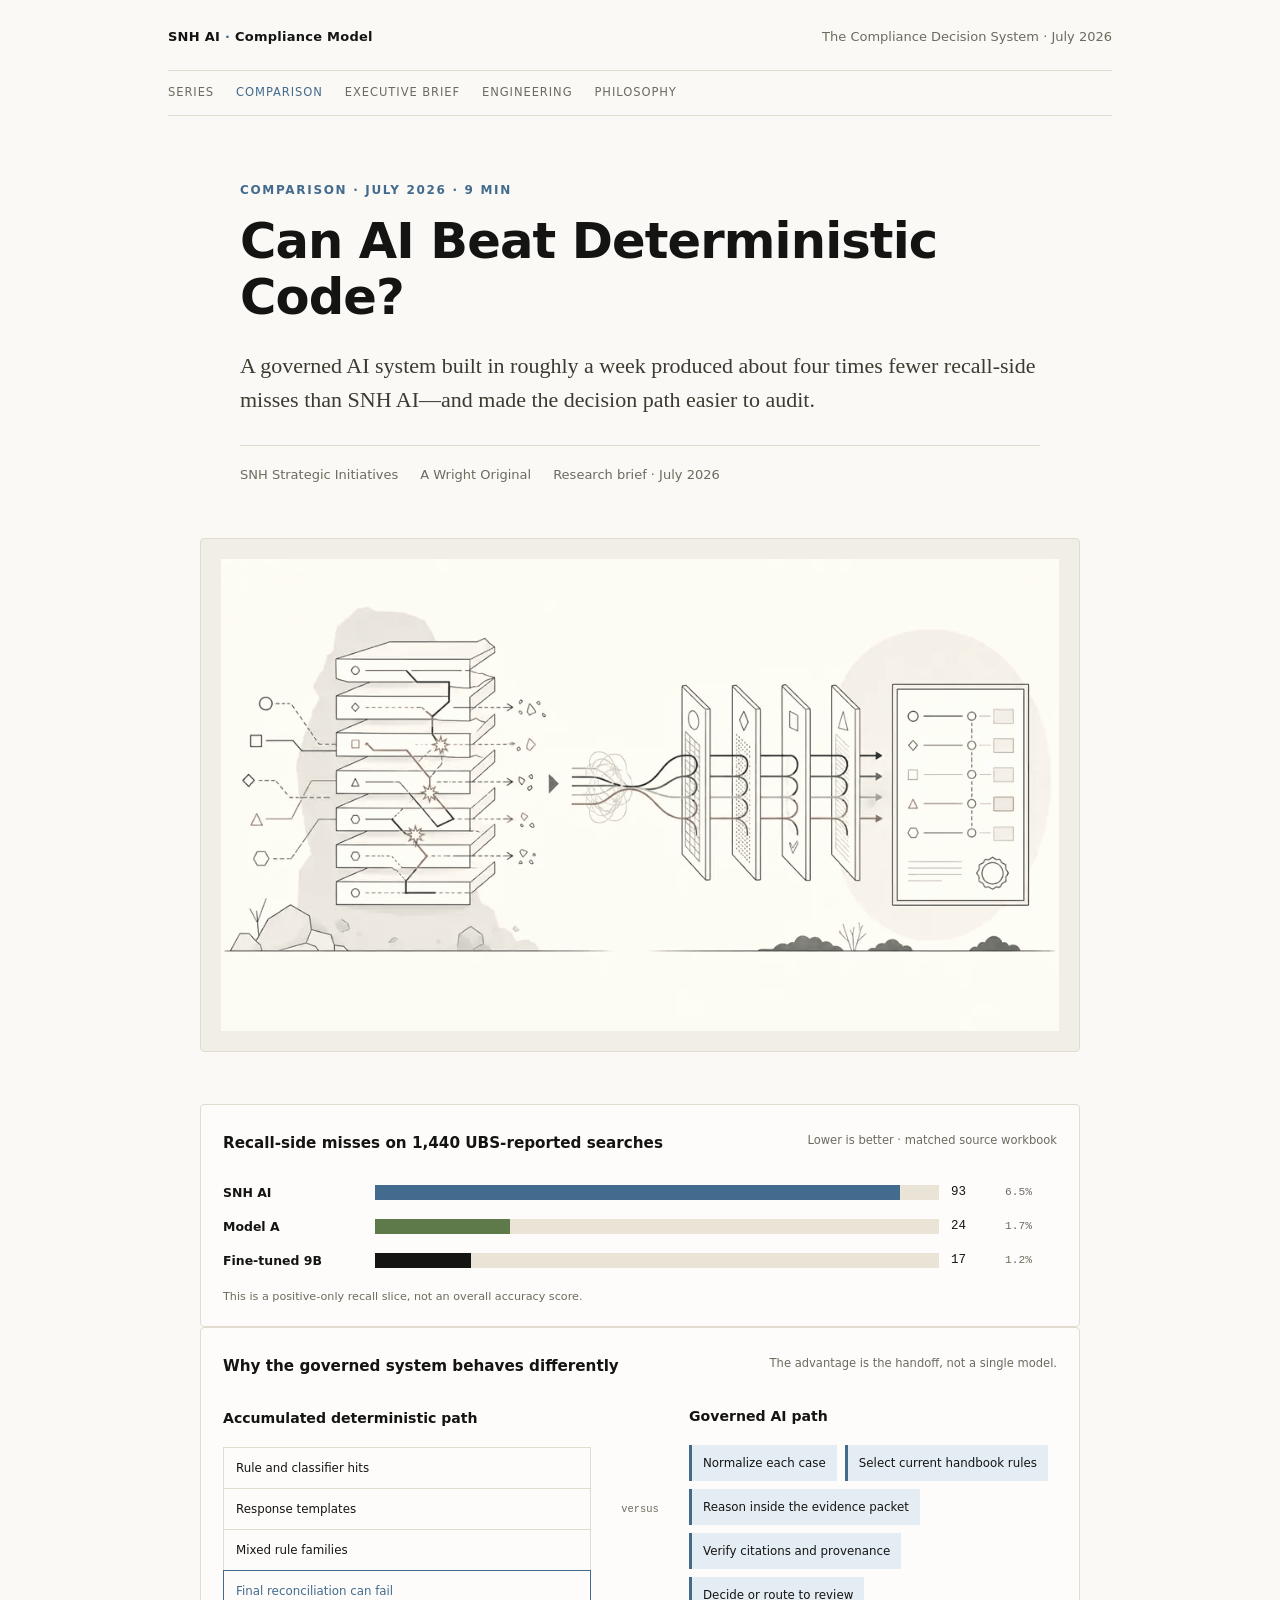
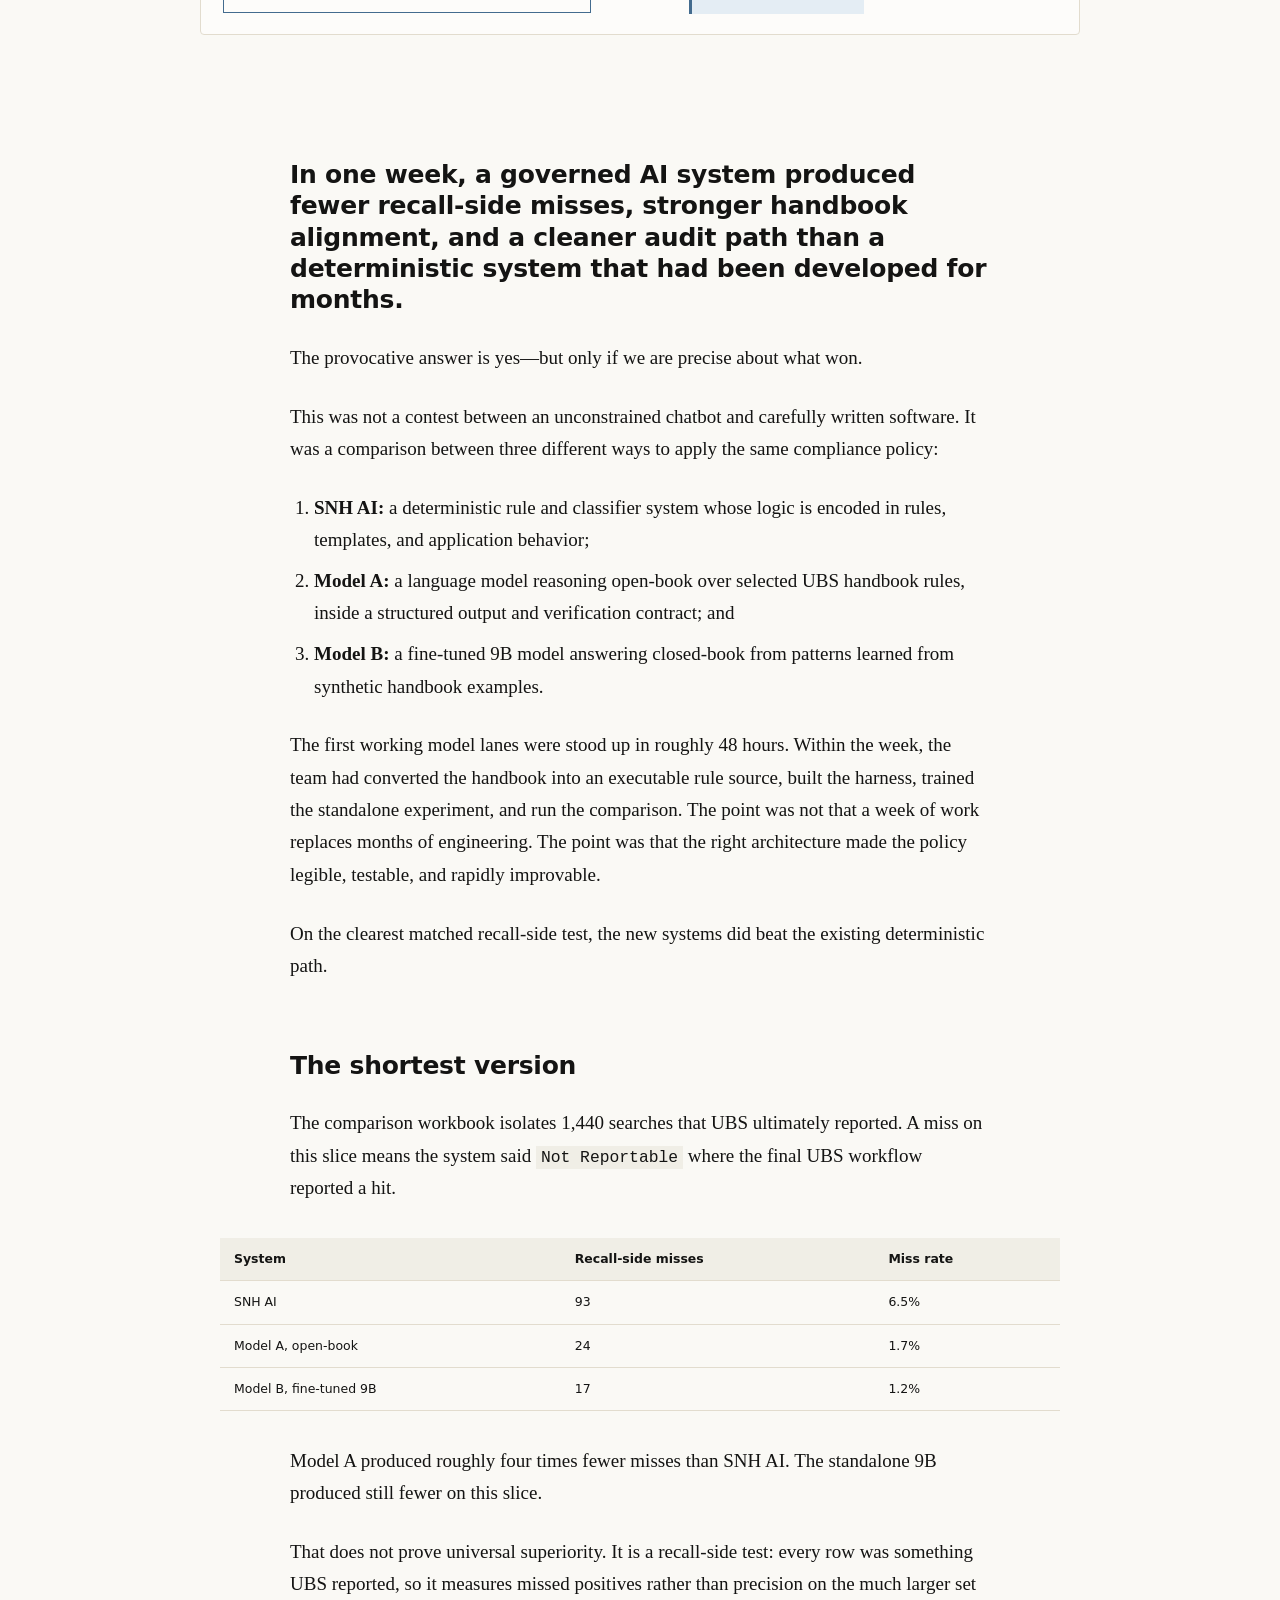
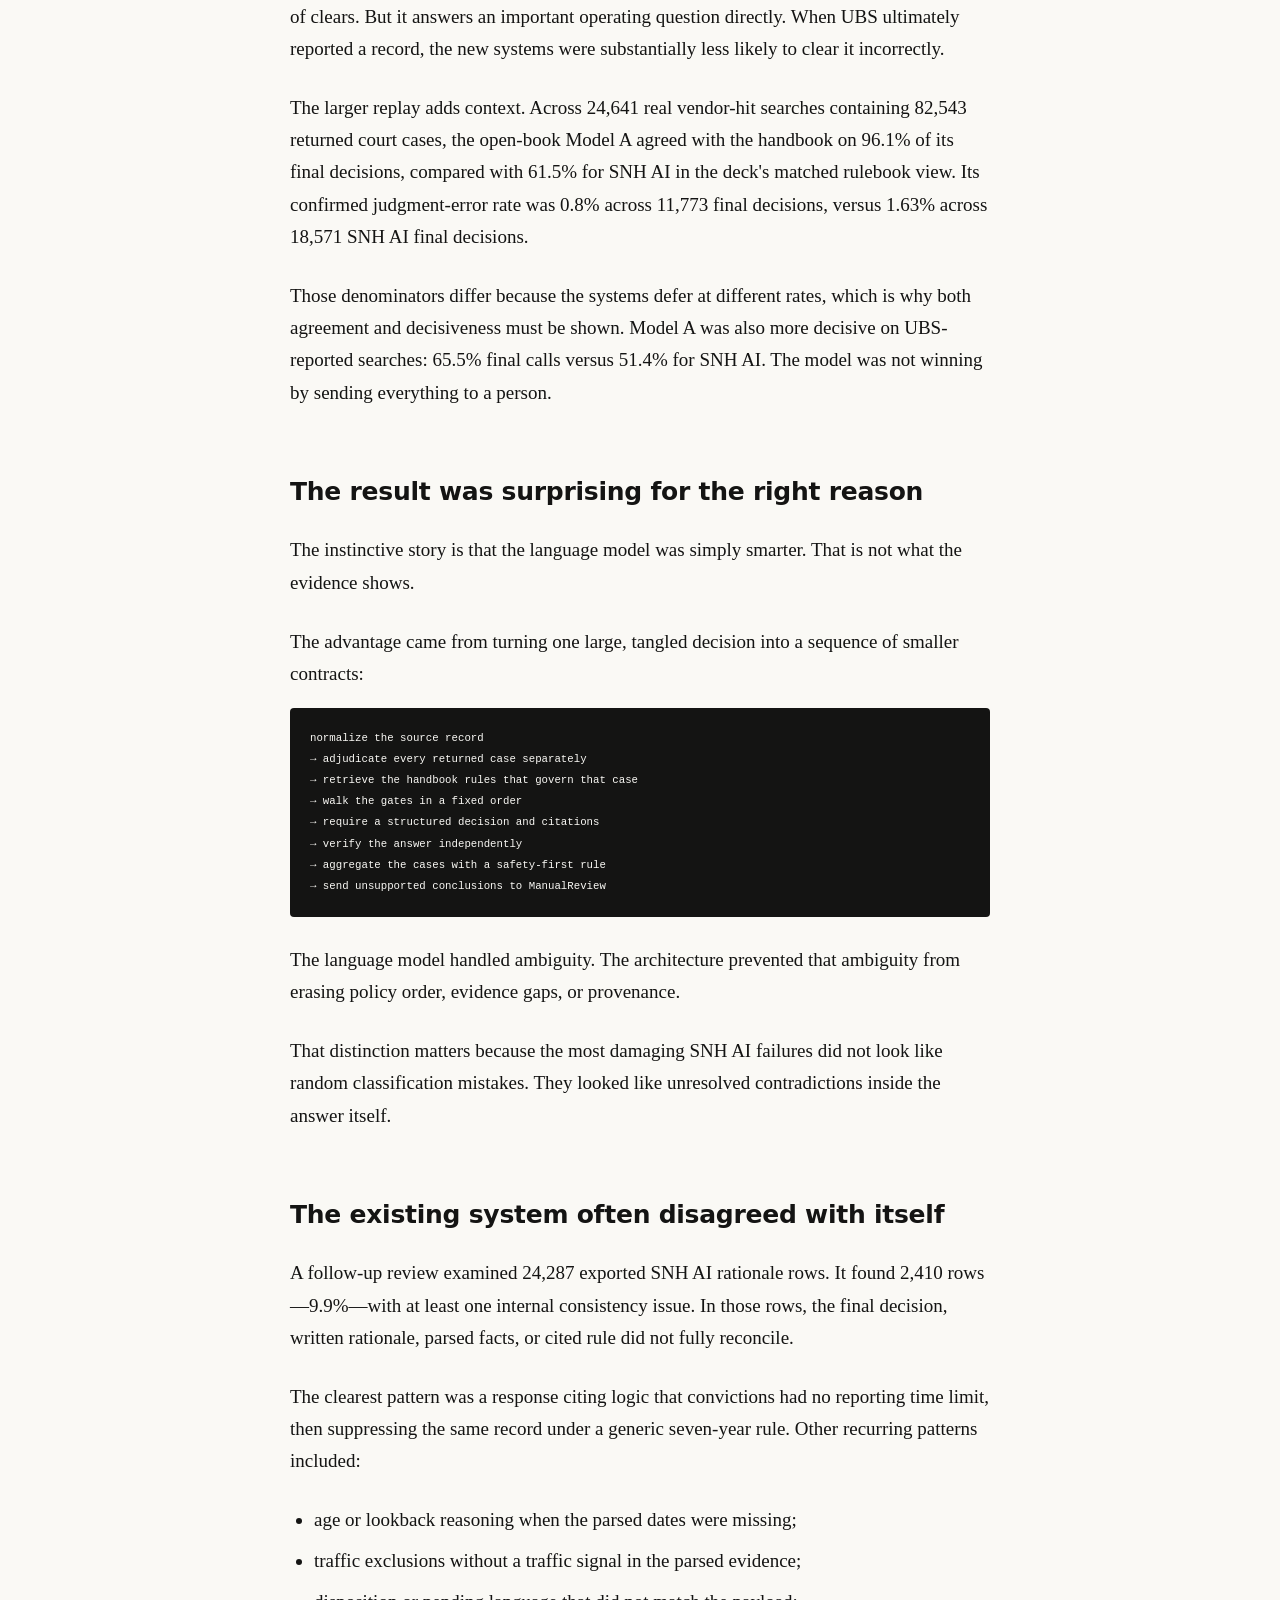
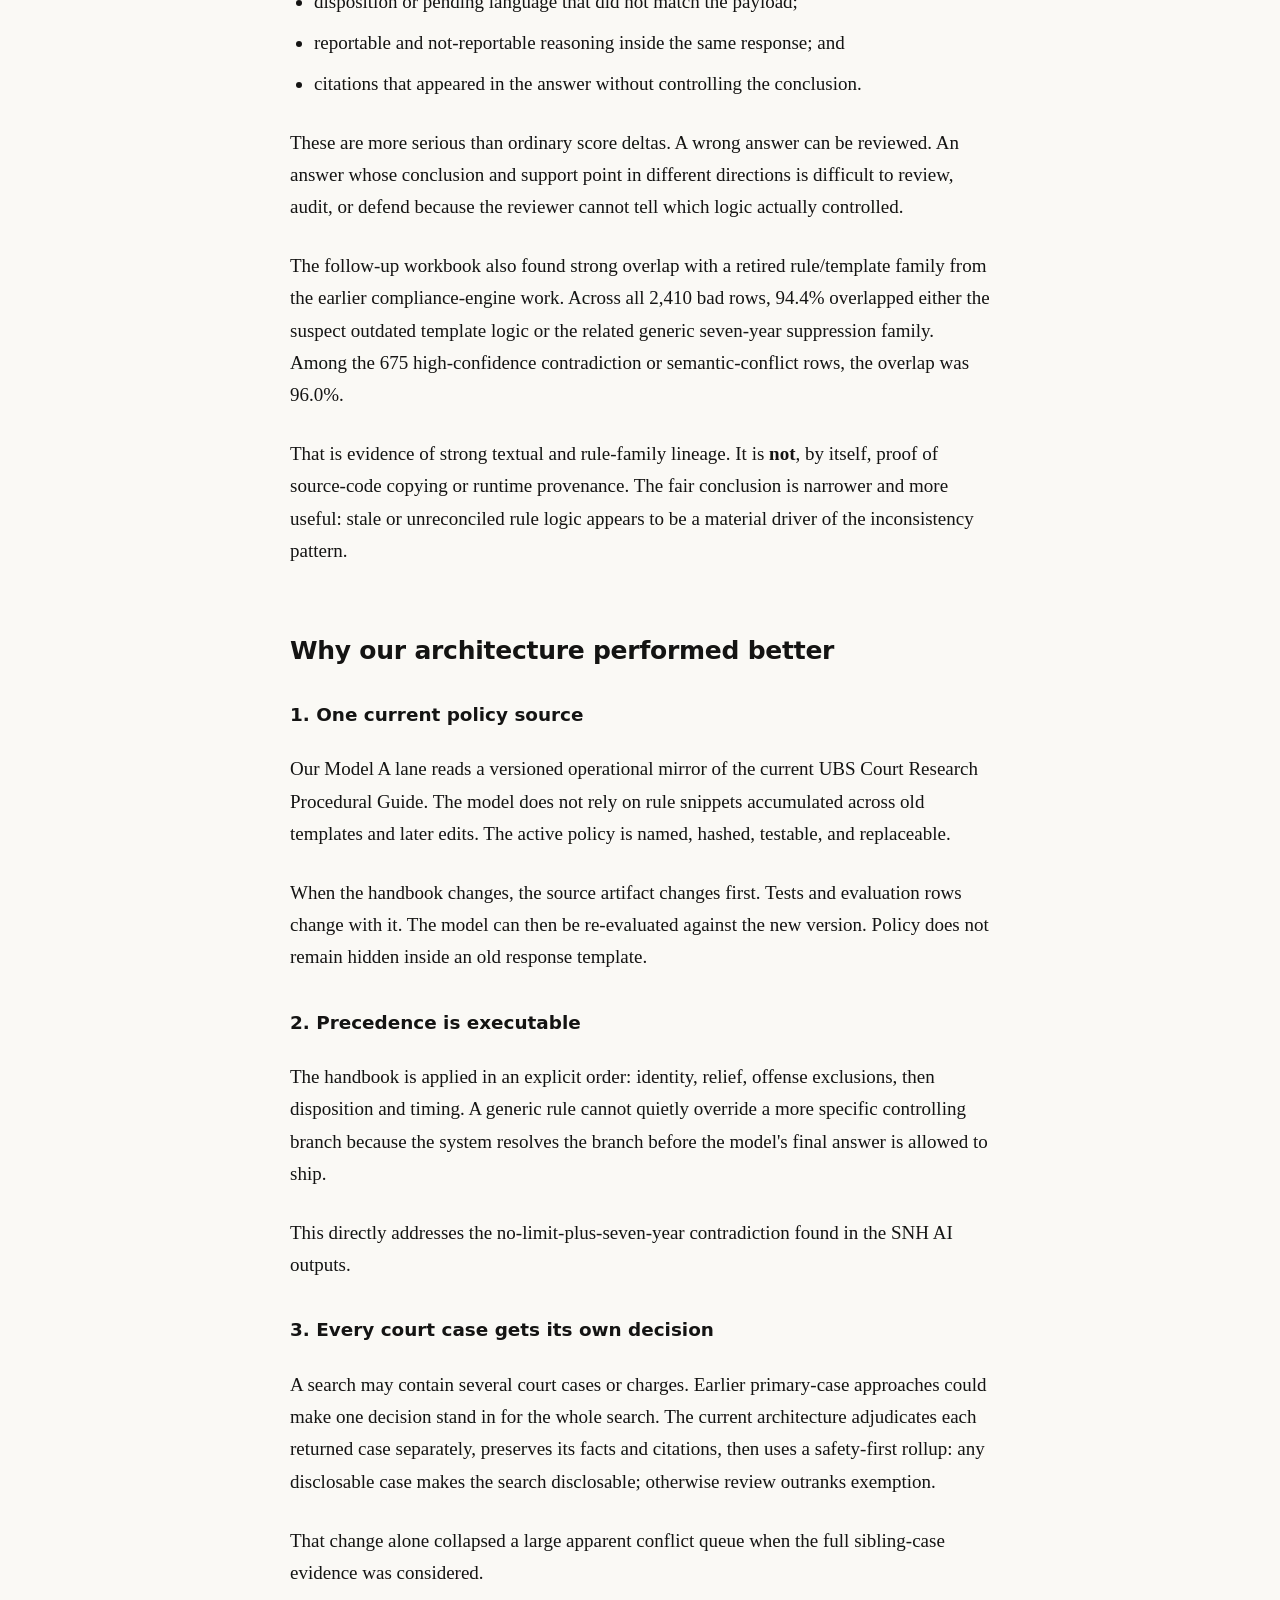
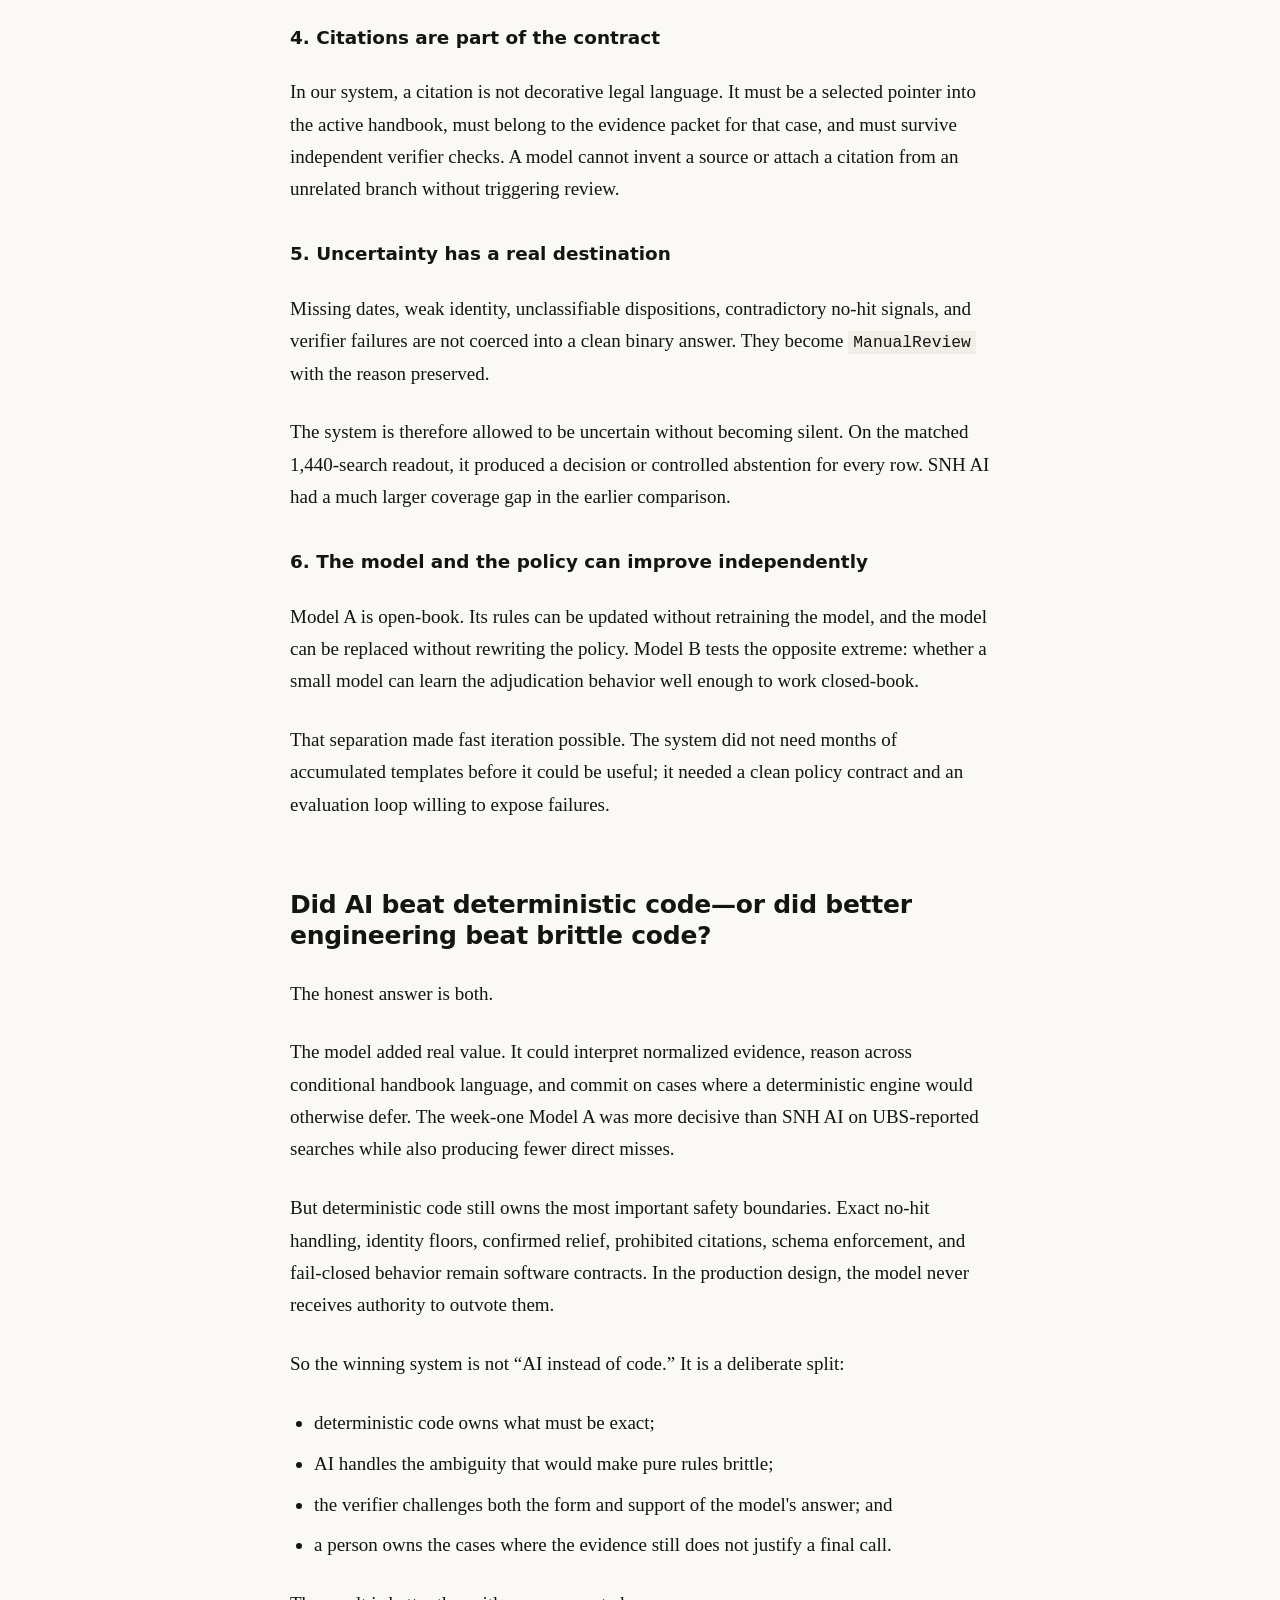
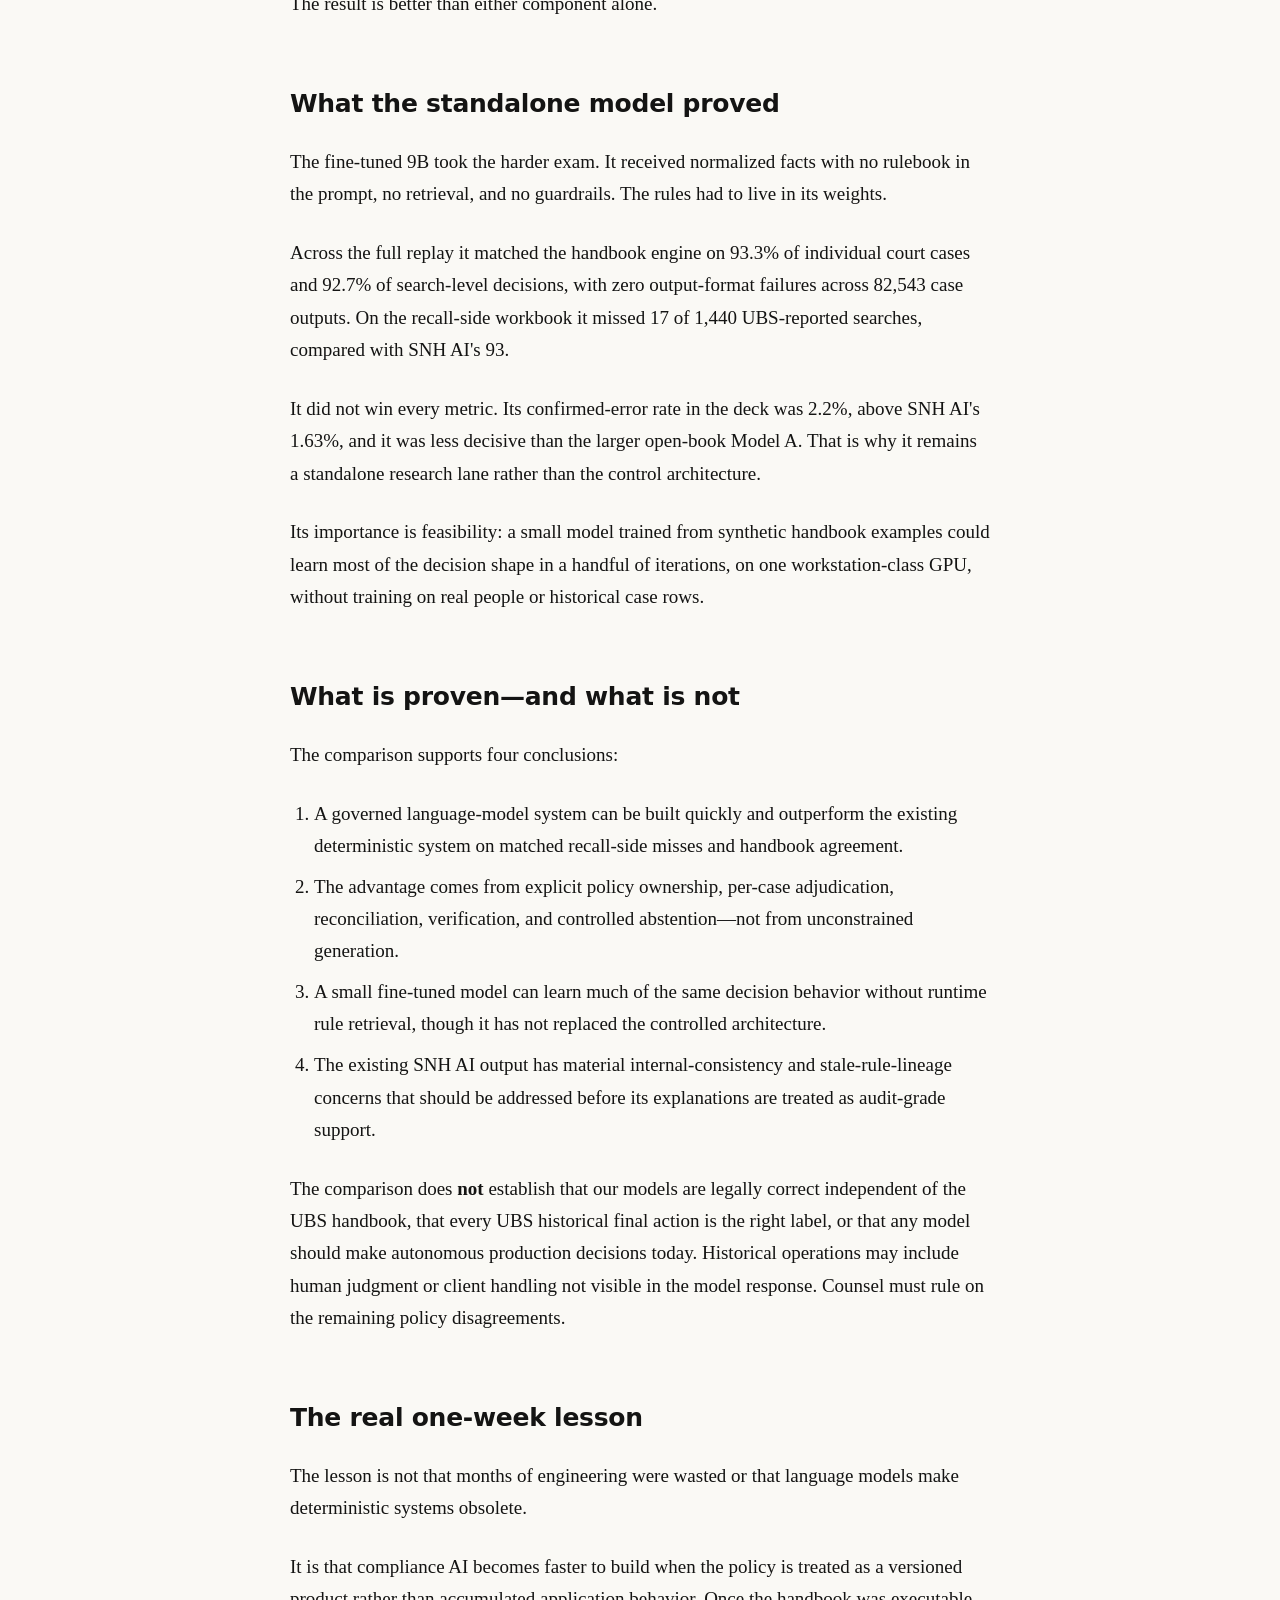
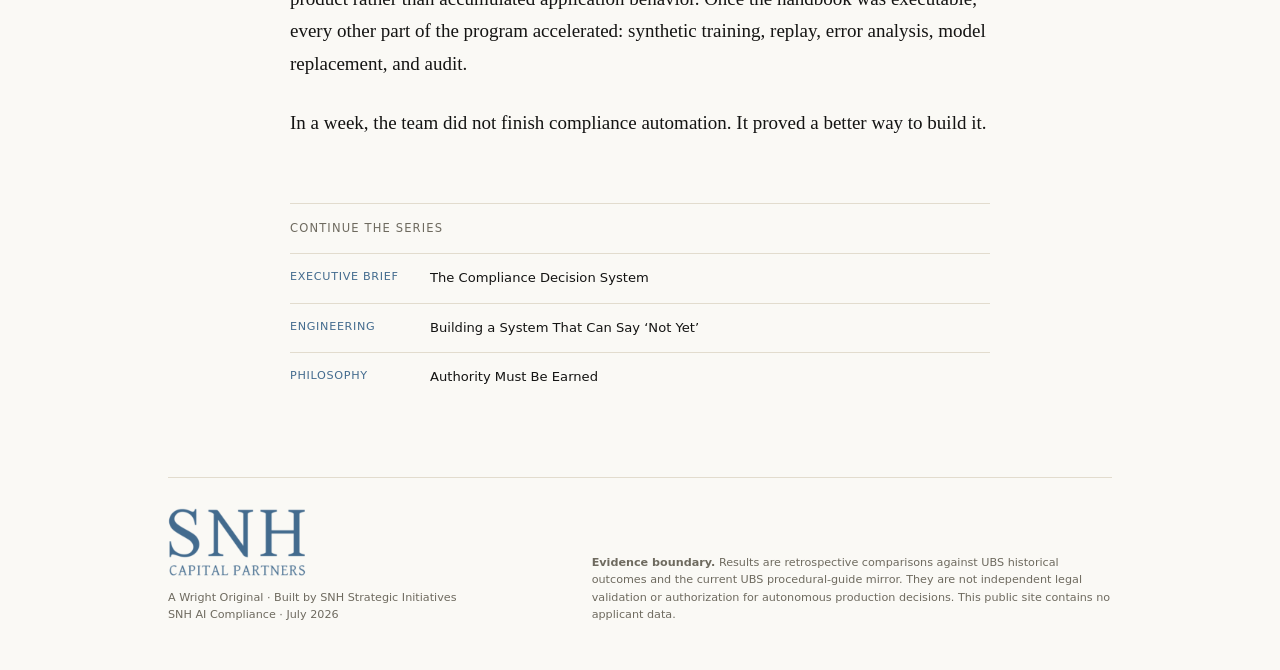
==== commit 6e446c48: "Align site with A Wright Original editorial system" ====
--- a/comparison.html
+++ b/comparison.html
@@ -4,29 +4,31 @@
   <meta charset="utf-8">
   <meta name="viewport" content="width=device-width, initial-scale=1">
   <meta name="description" content="A governed AI system built in roughly a week produced about four times fewer recall-side misses than SNH AI—and made the decision path easier to audit.">
-  <meta name="theme-color" content="#f6f7f2">
+  <meta name="robots" content="noindex, nofollow">
+  <meta name="theme-color" content="#FAF9F5">
   <title>Can AI Beat Deterministic Code? · The Compliance Decision System</title>
   <link rel="icon" href="favicon.svg" type="image/svg+xml">
-  <link rel="preconnect" href="https://fonts.googleapis.com">
-  <link rel="preconnect" href="https://fonts.gstatic.com" crossorigin>
-  <link href="https://fonts.googleapis.com/css2?family=IBM+Plex+Mono:wght@400;500&family=IBM+Plex+Sans:wght@400;500;600&display=swap" rel="stylesheet">
   <link rel="stylesheet" href="styles.css">
 </head>
 <body class="article-page comparison-page">
   <a class="skip-link" href="#main">Skip to content</a>
   <div class="page-frame">
     <header class="site-header">
-    <a class="site-name" href="index.html">The Compliance Decision System</a>
-    <button class="nav-toggle" aria-expanded="false" aria-controls="site-nav">Menu</button>
-    <nav id="site-nav" aria-label="Primary navigation">
+    <div class="topbar">
+      <a class="site-name" href="index.html">SNH AI <span>·</span> Compliance Model</a>
+      <span class="edition">The Compliance Decision System · July 2026</span>
+    </div>
+    <nav id="site-nav" aria-label="Essay navigation">
+      <a href="index.html">Series</a>
       <a href="comparison.html" aria-current="page">Comparison</a><a href="executive.html">Executive brief</a><a href="engineering.html">Engineering</a><a href="philosophy.html">Philosophy</a>
     </nav>
   </header>
     <main id="main" class="article-main">
-    <header class="article-header">
+    <header class="article-header masthead">
       <p class="series-label">Comparison · July 2026 · 9 min</p>
       <h1>Can AI Beat Deterministic Code?</h1>
       <p class="article-dek">A governed AI system built in roughly a week produced about four times fewer recall-side misses than SNH AI—and made the decision path easier to audit.</p>
+      <div class="byline"><span>SNH Strategic Initiatives</span><span>A Wright Original</span><span>Research brief · July 2026</span></div>
     </header>
     <figure class="hero-art"><img src="assets/comparison-hero.webp" alt="Rigid rule stacks compared with a governed, verified decision path."></figure>
     <aside class="article-proof"><figure class="data-figure recall-figure">
@@ -167,8 +169,11 @@
     </nav>
   </main>
     <footer class="site-footer" id="evidence-note">
-    <p><strong>Evidence boundary.</strong> Results are retrospective comparisons against UBS historical outcomes and the current UBS procedural-guide mirror. They are not independent legal validation or authorization for autonomous production decisions.</p>
-    <p>A Wright Original · Built by SNH Strategic Initiatives · Public site contains no applicant data.</p>
+    <div class="footer-mark">
+      <img src="snh-logo.svg" alt="SNH Capital Partners">
+      <p>A Wright Original · Built by SNH Strategic Initiatives<br>SNH AI Compliance · July 2026</p>
+    </div>
+    <p class="evidence-boundary"><strong>Evidence boundary.</strong> Results are retrospective comparisons against UBS historical outcomes and the current UBS procedural-guide mirror. They are not independent legal validation or authorization for autonomous production decisions. This public site contains no applicant data.</p>
   </footer>
   </div>
   <script src="site.js"></script>
--- a/styles.css
+++ b/styles.css
@@ -1,310 +1,184 @@
 :root {
-  --paper: #f6f7f2;
-  --surface: #ffffff;
-  --ink: #10202b;
-  --charcoal: #263239;
-  --moss: #426b52;
-  --clay: #c95d3a;
-  --fog: #dce1d9;
-  --muted: #66716c;
-  --rule: #aeb6ad;
-  --measure: 760px;
-  --frame: 1460px;
+  --ivory: #FAF9F5;
+  --oat: #F0EEE6;
+  --oat-deep: #E9E4D6;
+  --hairline: #E2DCCE;
+  --ink: #141413;
+  --warm: #6E6A5F;
+  --warm-light: #8A8578;
+  --clay: #436B8E;
+  --clay-soft: #6B93B5;
+  --clay-tint: #E4EDF4;
+  --moss: #5F7A4A;
+  --moss-tint: #EAEFE2;
+  --rust: #2C4A66;
+  --sans: "Styrene A", "Neue Haas Grotesk Text", "Avenir Next", "Segoe UI", system-ui, -apple-system, sans-serif;
+  --serif: "Tiempos Text", "Iowan Old Style", Georgia, "Times New Roman", serif;
+  --mono: "Berkeley Mono", "Cascadia Code", Consolas, "SF Mono", monospace;
 }
 
 * { box-sizing: border-box; }
-
 html { scroll-behavior: smooth; }
-
 body {
   margin: 0;
-  background: var(--paper);
+  background: var(--ivory);
   color: var(--ink);
-  font-family: "IBM Plex Sans", sans-serif;
-  font-size: 17px;
-  line-height: 1.58;
+  font-family: var(--serif);
+  font-size: 1.1875rem;
+  line-height: 1.7;
+  -webkit-font-smoothing: antialiased;
   text-rendering: optimizeLegibility;
 }
+a { color: var(--clay); text-decoration-thickness: 1px; text-underline-offset: 3px; }
+a:hover { color: var(--rust); }
+img { display: block; max-width: 100%; }
+.skip-link { position: fixed; left: 16px; top: -60px; z-index: 20; background: var(--ink); color: white; padding: 8px 12px; font-family: var(--sans); font-size: .8rem; }
+.skip-link:focus { top: 16px; }
+.page-frame { max-width: 1000px; margin: 0 auto; padding: 0 28px; }
 
-a { color: inherit; text-decoration-thickness: 1px; text-underline-offset: 3px; }
-a:hover { color: var(--clay); }
-img { display: block; max-width: 100%; }
+.site-header { font-family: var(--sans); }
+.topbar { display: flex; justify-content: space-between; align-items: baseline; gap: 16px; padding: 26px 0 22px; border-bottom: 1px solid var(--hairline); font-size: .8125rem; color: var(--warm); }
+.site-name { color: var(--ink); font-weight: 600; letter-spacing: .02em; text-decoration: none; }
+.site-name span { color: var(--clay); }
+.edition { text-align: right; }
+.site-header nav { display: flex; flex-wrap: wrap; gap: 0 22px; padding: 12px 0; border-bottom: 1px solid var(--hairline); font-size: .72rem; text-transform: uppercase; letter-spacing: .08em; }
+.site-header nav a { color: var(--warm); text-decoration: none; }
+.site-header nav a:hover, .site-header nav a[aria-current="page"] { color: var(--clay); }
 
-.skip-link {
-  position: fixed;
-  left: 16px;
-  top: -60px;
-  z-index: 20;
-  background: var(--ink);
-  color: white;
-  padding: 10px 14px;
-}
-.skip-link:focus { top: 16px; }
+.masthead { max-width: 800px; margin: 0 auto; padding: 64px 0 8px; }
+.series-label, .essay-type, .evidence-spine > p { margin: 0 0 14px; color: var(--clay); font-family: var(--sans); font-size: .75rem; font-weight: 600; text-transform: uppercase; letter-spacing: .14em; }
+h1, h2, h3 { font-family: var(--sans); }
+.home-intro h1, .article-header h1 { margin: 0; font-size: clamp(2.1rem, 5vw, 3.1rem); font-weight: 600; line-height: 1.12; letter-spacing: -.018em; }
+.intro-dek, .article-dek { margin: 24px 0 0; color: #3E3A31; font-size: 1.375rem; line-height: 1.55; }
+.byline { display: flex; flex-wrap: wrap; gap: 22px; margin-top: 28px; padding-top: 18px; border-top: 1px solid var(--hairline); color: var(--warm); font-family: var(--sans); font-size: .8125rem; }
 
-.page-frame { width: min(calc(100% - 48px), var(--frame)); margin: 0 auto; }
+.home-intro { max-width: 840px; padding-bottom: 44px; }
+.evidence-spine { margin-top: 42px; padding: 22px; background: #FDFCFA; border: 1px solid var(--hairline); border-radius: 4px; }
+.evidence-spine ol { display: grid; grid-template-columns: repeat(4, 1fr); gap: 18px; margin: 0; padding: 0; list-style: none; }
+.evidence-spine li { padding-top: 12px; border-top: 2px solid var(--clay); }
+.evidence-spine b { display: block; color: var(--clay); font-family: var(--sans); font-size: .72rem; }
+.evidence-spine span { display: block; margin-top: 3px; font-family: var(--sans); font-size: .88rem; font-weight: 600; line-height: 1.25; }
+.evidence-spine small { display: block; margin-top: 6px; color: var(--warm); font-family: var(--sans); font-size: .72rem; line-height: 1.35; }
 
-.site-header {
-  min-height: 72px;
-  display: flex;
-  align-items: center;
-  justify-content: space-between;
-  border-bottom: 1px solid var(--rule);
-  gap: 32px;
+.panel, .data-figure, .architecture-figure { background: #FDFCFA; border: 1px solid var(--hairline); border-radius: 4px; }
+.featured-story { display: grid; grid-template-columns: .9fr 1.1fr; max-width: 840px; margin: 36px auto 0; border-left: 3px solid var(--clay); }
+.featured-copy { padding: 28px 30px; border-right: 1px solid var(--hairline); }
+.featured-copy h2 { margin: 14px 0 13px; font-size: 1.7rem; font-weight: 600; line-height: 1.2; letter-spacing: -.012em; }
+.featured-copy > p:not(.series-label) { margin: 0; color: #3E3A31; font-size: 1rem; line-height: 1.55; }
+.featured-visual { padding: 25px 28px; }
+.read-link { display: inline-flex; gap: 14px; align-items: center; margin-top: 20px; color: var(--clay); font-family: var(--sans); font-size: .82rem; font-weight: 600; text-decoration: none; }
+
+.essay-index { max-width: 840px; margin: 38px auto 0; border-top: 1px solid var(--hairline); }
+.essay-index article { display: grid; grid-template-columns: 42px 105px minmax(240px, 1fr) 155px 52px; gap: 18px; align-items: center; padding: 22px 0; border-bottom: 1px solid var(--hairline); }
+.essay-index article img { width: 100%; height: 88px; object-fit: cover; filter: grayscale(1); opacity: .82; border: 1px solid var(--hairline); }
+.essay-index h2 { margin: 0 0 5px; font-size: 1.08rem; font-weight: 600; line-height: 1.3; }
+.essay-index h2 a { color: var(--ink); text-decoration: none; }
+.essay-index p { margin: 0; color: var(--warm); font-family: var(--sans); font-size: .76rem; line-height: 1.45; }
+.essay-number { color: var(--clay); font-family: var(--sans); font-size: .82rem; }
+.essay-index .essay-type, .essay-index .read-link { margin: 0; }
+
+.article-header { text-align: left; }
+.hero-art { max-width: 880px; margin: 44px auto 0; padding: 20px; background: var(--oat); border: 1px solid var(--hairline); border-radius: 4px; }
+.hero-art img { width: 100%; aspect-ratio: 16 / 9; object-fit: cover; filter: grayscale(.82) sepia(.12); opacity: .93; }
+.article-proof { max-width: 880px; margin: 52px auto; }
+.article-body { max-width: 700px; margin: 0 auto; padding-top: 5px; }
+.article-body > * + * { margin-block-start: 1.4em; }
+.article-body h2 { margin-block-start: 2.7em; font-size: 1.5625rem; font-weight: 600; line-height: 1.25; letter-spacing: -.01em; }
+.article-body h3 { margin-block-start: 2em; font-size: 1.15rem; font-weight: 600; line-height: 1.3; }
+.article-body p { margin-bottom: 0; }
+.article-body ul, .article-body ol { padding-left: 24px; }
+.article-body li { margin-bottom: .45em; }
+.article-body blockquote { margin: 44px 0; padding: 6px 0 6px 22px; border-left: 3px solid var(--clay); color: #3E3A31; font-size: 1.24rem; line-height: 1.5; }
+.article-body pre { overflow-x: auto; padding: 20px; background: var(--ink); color: var(--ivory); border-radius: 4px; font-size: .78rem; }
+.article-body code { font-family: var(--mono); font-size: .86em; }
+.article-body :not(pre) > code { padding: 2px 5px; background: var(--oat); }
+.article-body table { width: calc(100% + 140px); margin: 34px -70px; border-collapse: collapse; font-family: var(--sans); font-size: .78rem; line-height: 1.45; }
+.article-body th, .article-body td { padding: 12px 14px; border-bottom: 1px solid var(--hairline); text-align: left; vertical-align: top; }
+.article-body th { background: var(--oat); font-weight: 600; }
+
+.data-figure, .architecture-figure { margin: 0; padding: 26px 22px 20px; }
+.architecture-figure + .architecture-figure { margin-top: 28px; }
+.data-figure figcaption, .architecture-figure figcaption { display: flex; justify-content: space-between; gap: 24px; margin-bottom: 25px; font-family: var(--sans); }
+.data-figure figcaption strong, .architecture-figure figcaption strong { font-size: .95rem; font-weight: 600; }
+.data-figure figcaption span, .architecture-figure figcaption span { color: var(--warm); font-size: .72rem; }
+.bar-row { display: grid; grid-template-columns: 140px 1fr 42px 52px; gap: 12px; align-items: center; margin: 13px 0; font-family: var(--sans); font-size: .78rem; }
+.bar-row > span { font-weight: 600; }
+.bar-track { height: 15px; background: var(--oat-deep); }
+.bar { display: block; width: calc(var(--value) * 1%); height: 100%; background: var(--moss); }
+.bar.snh { background: var(--clay); }
+.bar.model-b { background: var(--ink); }
+.bar-row b { font-family: var(--mono); font-weight: 500; }
+.bar-row em { color: var(--warm); font-family: var(--mono); font-size: .7rem; font-style: normal; }
+.figure-note { margin: 16px 0 0; color: var(--warm); font-family: var(--sans); font-size: .7rem; }
+.recall-figure.compact { padding: 0; background: transparent; border: 0; }
+.recall-figure.compact .bar-row { grid-template-columns: 105px 1fr 36px 44px; }
+
+.architecture-columns { display: grid; grid-template-columns: 1fr 58px 1fr; gap: 20px; align-items: center; }
+.architecture-columns h3 { margin: 0 0 16px; font-size: .88rem; font-weight: 600; }
+.architecture-columns ol { margin: 0; padding: 0; list-style: none; }
+.stacked-rules li { margin-bottom: -1px; padding: 10px 12px; border: 1px solid var(--hairline); font-family: var(--sans); font-size: .74rem; }
+.stacked-rules .risk { color: var(--clay); border-color: var(--clay); }
+.governed-flow { display: flex; flex-wrap: wrap; gap: 8px; }
+.governed-flow li { padding: 8px 11px; background: var(--clay-tint); border-left: 3px solid var(--clay); font-family: var(--sans); font-size: .74rem; }
+.versus { color: var(--warm); font-family: var(--mono); font-size: .65rem; text-align: center; }
+.flow-line { display: grid; grid-template-columns: repeat(6, 1fr); }
+.flow-line div { position: relative; min-height: 82px; padding: 26px 10px 0 0; border-top: 1px solid var(--ink); }
+.flow-line div::before { content: ""; position: absolute; top: -5px; left: 0; width: 9px; height: 9px; background: var(--clay); border: 1px solid var(--ink); }
+.flow-line b, .flow-line span { display: block; font-family: var(--sans); }
+.flow-line b { font-size: .76rem; }
+.flow-line span { color: var(--warm); font-size: .66rem; }
+.manual-branch { margin: 12px 0 0; padding: 10px 14px; background: var(--clay-tint); border-left: 3px solid var(--clay); font-family: var(--sans); font-size: .75rem; }
+.layers { border: 1px solid var(--hairline); }
+.layer { display: grid; grid-template-columns: 190px 1fr; gap: 24px; padding: 14px 18px; border-bottom: 1px solid var(--hairline); font-family: var(--sans); }
+.layer:last-child { border-bottom: 0; }
+.layer b { font-size: .78rem; }
+.layer span { color: var(--warm); font-family: var(--mono); font-size: .68rem; }
+.model-layer { margin: 7px; background: var(--clay-tint); border: 2px solid var(--clay); }
+.autonomy-figure ol { display: grid; grid-template-columns: repeat(5, 1fr); margin: 0; padding: 0; list-style: none; }
+.autonomy-figure li { position: relative; min-height: 140px; padding: 34px 14px 10px 0; border-top: 1px solid var(--ink); }
+.autonomy-figure li::before { content: ""; position: absolute; top: -5px; left: 0; width: 9px; height: 9px; background: var(--clay); border: 1px solid var(--ink); }
+.autonomy-figure li > span { position: absolute; top: 9px; color: var(--clay); font-family: var(--mono); font-size: .62rem; }
+.autonomy-figure b { font-family: var(--sans); font-size: .8rem; }
+.autonomy-figure p { margin: 6px 0 0; color: var(--warm); font-family: var(--sans); font-size: .68rem; line-height: 1.4; }
+
+.next-reading { max-width: 700px; margin: 64px auto 0; border-top: 1px solid var(--hairline); }
+.next-reading > p { margin: 15px 0; color: var(--warm); font-family: var(--sans); font-size: .72rem; text-transform: uppercase; letter-spacing: .1em; }
+.next-reading a { display: grid; grid-template-columns: 120px 1fr; gap: 20px; padding: 13px 0; border-top: 1px solid var(--hairline); color: var(--ink); font-family: var(--sans); font-size: .82rem; text-decoration: none; }
+.next-reading a span { color: var(--clay); font-size: .7rem; text-transform: uppercase; letter-spacing: .06em; }
+.site-footer { display: grid; grid-template-columns: 1fr 1.4fr; gap: 52px; align-items: end; margin-top: 76px; padding: 30px 0 46px; border-top: 1px solid var(--hairline); color: var(--warm); font-family: var(--sans); font-size: .7rem; line-height: 1.55; }
+.site-footer p { margin: 0; }
+.footer-mark img { width: 138px; height: auto; margin-bottom: 12px; }
+.evidence-boundary { max-width: 540px; justify-self: end; }
+:focus-visible { outline: 2px solid var(--clay); outline-offset: 4px; }
+
+@media (max-width: 760px) {
+  body { font-size: 1.05rem; }
+  .page-frame { padding: 0 20px; }
+  .topbar { display: block; padding: 20px 0 16px; }
+  .edition { display: block; margin-top: 4px; text-align: left; }
+  .site-header nav { gap: 8px 16px; }
+  .masthead { padding-top: 44px; }
+  .intro-dek, .article-dek { font-size: 1.15rem; }
+  .evidence-spine ol { grid-template-columns: 1fr 1fr; }
+  .featured-story { grid-template-columns: 1fr; }
+  .featured-copy { border-right: 0; border-bottom: 1px solid var(--hairline); }
+  .essay-index article { grid-template-columns: 34px 1fr 42px; gap: 12px; }
+  .essay-index .essay-type, .essay-index article img, .essay-index article > div p { display: none; }
+  .hero-art { margin-top: 30px; padding: 10px; }
+  .article-proof { margin: 34px auto; }
+  .article-body table { width: 100%; margin-left: 0; margin-right: 0; }
+  .data-figure figcaption, .architecture-figure figcaption { display: block; }
+  .data-figure figcaption span, .architecture-figure figcaption span { display: block; margin-top: 3px; }
+  .bar-row, .recall-figure.compact .bar-row { grid-template-columns: 95px 1fr 34px; gap: 7px; }
+  .bar-row em { display: none; }
+  .architecture-columns { grid-template-columns: 1fr; }
+  .versus { text-align: left; }
+  .flow-line { grid-template-columns: 1fr 1fr; }
+  .layer { grid-template-columns: 1fr; gap: 2px; }
+  .autonomy-figure ol { grid-template-columns: 1fr; }
+  .autonomy-figure li { min-height: 94px; }
+  .site-footer { grid-template-columns: 1fr; gap: 24px; }
+  .evidence-boundary { justify-self: start; }
 }
 
-.site-name { font-size: 18px; font-weight: 600; text-decoration: none; }
-.site-header nav { display: flex; align-items: center; gap: 30px; }
-.site-header nav a { font-size: 15px; text-decoration: none; }
-.site-header nav a[aria-current="page"] { color: var(--moss); font-weight: 600; }
-.nav-toggle { display: none; }
-
-.series-label,
-.essay-type,
-.evidence-spine > p {
-  margin: 0 0 14px;
-  color: var(--moss);
-  font-family: "IBM Plex Mono", monospace;
-  font-size: 13px;
-  font-weight: 500;
-  letter-spacing: .02em;
-}
-
-.home-intro {
-  min-height: 390px;
-  display: grid;
-  grid-template-columns: minmax(430px, .9fr) minmax(650px, 1.4fr);
-  gap: 72px;
-  align-items: center;
-  border-bottom: 1px solid var(--rule);
-  padding: 46px 8px 42px;
-}
-
-.home-intro h1,
-.article-header h1 {
-  margin: 0;
-  font-size: clamp(52px, 6vw, 86px);
-  line-height: .98;
-  letter-spacing: -.055em;
-  font-weight: 500;
-}
-
-.intro-dek {
-  max-width: 610px;
-  margin: 24px 0 0;
-  color: var(--charcoal);
-  font-size: 18px;
-  line-height: 1.52;
-}
-
-.evidence-spine ol {
-  position: relative;
-  display: grid;
-  grid-template-columns: repeat(4, 1fr);
-  gap: 18px;
-  margin: 0;
-  padding: 36px 0 0;
-  list-style: none;
-}
-
-.evidence-spine ol::before {
-  content: "";
-  position: absolute;
-  left: 0;
-  right: 0;
-  top: 49px;
-  height: 1px;
-  background: var(--ink);
-}
-
-.evidence-spine li { position: relative; padding-top: 46px; }
-.evidence-spine li::before {
-  content: "";
-  position: absolute;
-  top: 7px;
-  left: 0;
-  width: 13px;
-  height: 13px;
-  background: var(--moss);
-  border: 1px solid var(--ink);
-}
-.evidence-spine li:nth-child(even)::before { background: var(--clay); }
-.evidence-spine b { position: absolute; top: -24px; font-family: "IBM Plex Mono", monospace; color: var(--moss); }
-.evidence-spine li:nth-child(even) b { color: var(--clay); }
-.evidence-spine span { display: block; font-weight: 600; }
-.evidence-spine small { display: block; margin-top: 5px; color: var(--muted); font-size: 13px; line-height: 1.4; }
-
-.featured-story {
-  display: grid;
-  grid-template-columns: .95fr 1.2fr;
-  min-height: 350px;
-  border-bottom: 1px solid var(--rule);
-}
-
-.featured-copy { padding: 42px 52px 42px 8px; border-right: 1px solid var(--rule); }
-.featured-copy h2 { margin: 22px 0 18px; font-size: clamp(38px, 4vw, 62px); line-height: 1.02; letter-spacing: -.045em; font-weight: 500; }
-.featured-copy > p:not(.series-label) { max-width: 600px; color: var(--charcoal); }
-.featured-visual { display: grid; align-items: center; padding: 34px 18px 32px 52px; }
-
-.read-link { display: inline-flex; gap: 22px; align-items: center; margin-top: 26px; color: var(--clay); font-weight: 500; text-decoration: none; }
-
-.essay-index article {
-  display: grid;
-  grid-template-columns: 62px 190px minmax(300px, 1.25fr) minmax(260px, .8fr) 72px;
-  gap: 24px;
-  align-items: center;
-  min-height: 180px;
-  border-bottom: 1px solid var(--rule);
-  padding: 18px 8px;
-}
-.essay-index article img { width: 100%; height: 132px; object-fit: cover; border-left: 1px solid var(--rule); }
-.essay-index h2 { margin: 0 0 5px; font-size: 24px; font-weight: 500; }
-.essay-index h2 a { text-decoration: none; }
-.essay-index p { margin: 0; color: var(--muted); font-size: 15px; }
-.essay-number { color: var(--moss); font-family: "IBM Plex Mono", monospace; font-size: 18px; }
-.essay-index .read-link { margin: 0; }
-
-.article-header { max-width: 1080px; margin: 0 auto; padding: 78px 0 46px; text-align: center; }
-.article-header h1 { font-size: clamp(54px, 7.5vw, 108px); }
-.article-dek { max-width: 800px; margin: 28px auto 0; color: var(--charcoal); font-size: 21px; line-height: 1.5; }
-
-.hero-art { margin: 0; border-top: 1px solid var(--rule); border-bottom: 1px solid var(--rule); padding: 26px 0; }
-.hero-art img { width: 100%; aspect-ratio: 16/9; object-fit: cover; }
-
-.article-proof { max-width: 1120px; margin: 54px auto; }
-.article-body { max-width: var(--measure); margin: 0 auto; padding-bottom: 50px; }
-.article-body > h2:first-child { margin-top: 0; }
-.article-body h2 { margin: 76px 0 20px; font-size: 36px; line-height: 1.15; letter-spacing: -.025em; font-weight: 500; }
-.article-body h3 { margin: 42px 0 12px; font-size: 24px; line-height: 1.25; font-weight: 500; }
-.article-body p { margin: 0 0 22px; }
-.article-body ul,
-.article-body ol { margin: 0 0 26px; padding-left: 24px; }
-.article-body li { margin-bottom: 9px; }
-.article-body blockquote { margin: 42px 0; padding: 6px 0 6px 26px; border-left: 3px solid var(--clay); font-size: 23px; line-height: 1.45; }
-.article-body pre { overflow-x: auto; margin: 30px 0; padding: 22px; background: var(--ink); color: #f3f4ef; border-radius: 4px; font-size: 14px; }
-.article-body code { font-family: "IBM Plex Mono", monospace; font-size: .88em; }
-.article-body :not(pre) > code { background: #e9ece5; padding: 2px 5px; }
-.article-body table { width: calc(100% + 160px); margin: 34px -80px; border-collapse: collapse; font-size: 15px; }
-.article-body th,
-.article-body td { padding: 12px 14px; border-bottom: 1px solid var(--rule); text-align: left; vertical-align: top; }
-.article-body th { font-family: "IBM Plex Mono", monospace; font-weight: 500; }
-
-.data-figure,
-.architecture-figure { margin: 0; border-top: 1px solid var(--ink); border-bottom: 1px solid var(--ink); padding: 24px 0; }
-.architecture-figure + .architecture-figure { margin-top: 54px; }
-.data-figure figcaption,
-.architecture-figure figcaption { display: flex; justify-content: space-between; gap: 24px; margin-bottom: 28px; }
-.data-figure figcaption strong,
-.architecture-figure figcaption strong { font-size: 20px; font-weight: 500; }
-.data-figure figcaption span,
-.architecture-figure figcaption span { color: var(--muted); font-size: 14px; }
-
-.bar-row { display: grid; grid-template-columns: 155px 1fr 52px 60px; gap: 14px; align-items: center; margin: 16px 0; }
-.bar-row > span { font-weight: 500; }
-.bar-track { height: 18px; background: var(--fog); }
-.bar { display: block; width: calc(var(--value) * 1%); height: 100%; background: var(--moss); }
-.bar.snh { background: var(--clay); }
-.bar.model-b { background: var(--charcoal); }
-.bar-row b { font-family: "IBM Plex Mono", monospace; font-weight: 500; }
-.bar-row em { color: var(--muted); font-style: normal; font-family: "IBM Plex Mono", monospace; font-size: 14px; }
-.figure-note { margin: 18px 0 0; color: var(--muted); font-size: 13px; }
-.recall-figure.compact { border: 0; padding: 0; }
-.recall-figure.compact figcaption { margin-bottom: 18px; }
-.recall-figure.compact .bar-row { grid-template-columns: 126px 1fr 44px 50px; margin: 13px 0; font-size: 14px; }
-
-.architecture-columns { display: grid; grid-template-columns: 1fr 80px 1fr; gap: 24px; align-items: center; }
-.architecture-columns h3 { margin: 0 0 18px; font-size: 18px; font-weight: 500; }
-.architecture-columns ol { list-style: none; margin: 0; padding: 0; }
-.stacked-rules li { margin-bottom: -1px; border: 1px solid var(--rule); padding: 13px 15px; }
-.stacked-rules .risk { border-color: var(--clay); color: var(--clay); }
-.governed-flow { display: flex; flex-wrap: wrap; gap: 10px; }
-.governed-flow li { border-left: 3px solid var(--moss); padding: 9px 13px; background: var(--surface); }
-.versus { color: var(--muted); font-family: "IBM Plex Mono", monospace; font-size: 12px; text-align: center; }
-
-.flow-line { display: grid; grid-template-columns: repeat(6, 1fr); }
-.flow-line div { position: relative; min-height: 92px; border-top: 1px solid var(--ink); padding: 28px 12px 0 0; }
-.flow-line div::before { content: ""; position: absolute; top: -6px; left: 0; width: 11px; height: 11px; background: var(--moss); border: 1px solid var(--ink); }
-.flow-line div:nth-child(4)::before { background: var(--clay); }
-.flow-line b,
-.flow-line span { display: block; }
-.flow-line span { color: var(--muted); font-size: 13px; font-family: "IBM Plex Mono", monospace; }
-.manual-branch { margin: 12px 0 0; padding: 12px 16px; border-left: 3px solid var(--clay); }
-
-.layers { border: 1px solid var(--ink); }
-.layer { display: grid; grid-template-columns: 220px 1fr; gap: 30px; padding: 18px 22px; border-bottom: 1px solid var(--rule); }
-.layer:last-child { border-bottom: 0; }
-.layer b { font-weight: 500; }
-.layer span { color: var(--muted); font-family: "IBM Plex Mono", monospace; font-size: 14px; }
-.model-layer { margin: 8px; border: 2px solid var(--clay); }
-
-.autonomy-figure ol { display: grid; grid-template-columns: repeat(5, 1fr); margin: 0; padding: 0; list-style: none; }
-.autonomy-figure li { position: relative; min-height: 160px; border-top: 1px solid var(--ink); padding: 36px 20px 12px 0; }
-.autonomy-figure li::before { content: ""; position: absolute; top: -6px; left: 0; width: 11px; height: 11px; background: var(--moss); border: 1px solid var(--ink); }
-.autonomy-figure li:last-child::before { background: var(--clay); }
-.autonomy-figure li > span { position: absolute; top: 10px; color: var(--moss); font-family: "IBM Plex Mono", monospace; font-size: 12px; }
-.autonomy-figure b { font-size: 18px; font-weight: 500; }
-.autonomy-figure p { margin: 8px 0 0; color: var(--muted); font-size: 14px; }
-
-.next-reading { max-width: 1120px; margin: 30px auto 0; border-top: 1px solid var(--ink); }
-.next-reading > p { margin: 18px 0; color: var(--muted); font-family: "IBM Plex Mono", monospace; font-size: 13px; }
-.next-reading a { display: grid; grid-template-columns: 170px 1fr; gap: 24px; padding: 16px 0; border-top: 1px solid var(--rule); text-decoration: none; }
-.next-reading a span { color: var(--moss); font-family: "IBM Plex Mono", monospace; font-size: 13px; }
-
-.site-footer { display: grid; grid-template-columns: 1.4fr 1fr; gap: 60px; margin-top: 76px; padding: 30px 8px 50px; border-top: 1px solid var(--ink); color: var(--muted); font-size: 13px; }
-.site-footer p { margin: 0; }
-
-:focus-visible { outline: 2px solid var(--clay); outline-offset: 4px; }
-
-@media (max-width: 980px) {
-  .page-frame { width: min(calc(100% - 32px), var(--frame)); }
-  .home-intro { grid-template-columns: 1fr; gap: 34px; }
-  .featured-story { grid-template-columns: 1fr; }
-  .featured-copy { border-right: 0; border-bottom: 1px solid var(--rule); }
-  .essay-index article { grid-template-columns: 48px 140px 1fr 72px; }
-  .essay-index article img { display: none; }
-  .article-body table { width: 100%; margin-left: 0; margin-right: 0; }
-}
-
-@media (max-width: 720px) {
-  body { font-size: 16px; }
-  .site-header { position: relative; min-height: 64px; }
-  .nav-toggle { display: block; border: 1px solid var(--rule); border-radius: 4px; background: transparent; padding: 8px 10px; color: var(--ink); font: inherit; }
-  .site-header nav { display: none; position: absolute; top: 64px; left: 0; right: 0; z-index: 10; flex-direction: column; align-items: flex-start; gap: 0; background: var(--paper); border-bottom: 1px solid var(--ink); }
-  .site-header nav.open { display: flex; }
-  .site-header nav a { width: 100%; padding: 12px 0; border-top: 1px solid var(--rule); }
-  .home-intro { padding-top: 34px; }
-  .home-intro h1 { font-size: 52px; }
-  .evidence-spine ol { grid-template-columns: 1fr 1fr; row-gap: 32px; }
-  .evidence-spine ol::before { display: none; }
-  .evidence-spine li { padding-top: 26px; border-top: 1px solid var(--ink); }
-  .evidence-spine li::before { top: -6px; }
-  .evidence-spine b { top: 3px; left: 22px; }
-  .featured-copy,
-  .featured-visual { padding-left: 0; padding-right: 0; }
-  .essay-index article { grid-template-columns: 42px 1fr 54px; gap: 14px; padding: 22px 0; }
-  .essay-index .essay-type { display: none; }
-  .essay-index article > div p { display: none; }
-  .article-header { padding-top: 48px; }
-  .article-header h1 { font-size: 56px; }
-  .article-dek { font-size: 18px; }
-  .article-proof { margin: 34px auto; }
-  .article-body h2 { margin-top: 54px; font-size: 30px; }
-  .data-figure figcaption,
-  .architecture-figure figcaption { display: block; }
-  .data-figure figcaption span,
-  .architecture-figure figcaption span { display: block; margin-top: 4px; }
-  .bar-row { grid-template-columns: 105px 1fr 38px; gap: 8px; }
-  .bar-row em { display: none; }
-  .architecture-columns { grid-template-columns: 1fr; }
-  .versus { padding: 4px 0; text-align: left; }
-  .flow-line { grid-template-columns: 1fr 1fr; }
-  .layer { grid-template-columns: 1fr; gap: 4px; }
-  .autonomy-figure ol { grid-template-columns: 1fr; }
-  .autonomy-figure li { min-height: 110px; }
-  .next-reading a { grid-template-columns: 110px 1fr; }
-  .site-footer { grid-template-columns: 1fr; gap: 20px; }
-}
-
-@media (prefers-reduced-motion: reduce) {
-  html { scroll-behavior: auto; }
-}
-
+@media (prefers-reduced-motion: reduce) { html { scroll-behavior: auto; } }
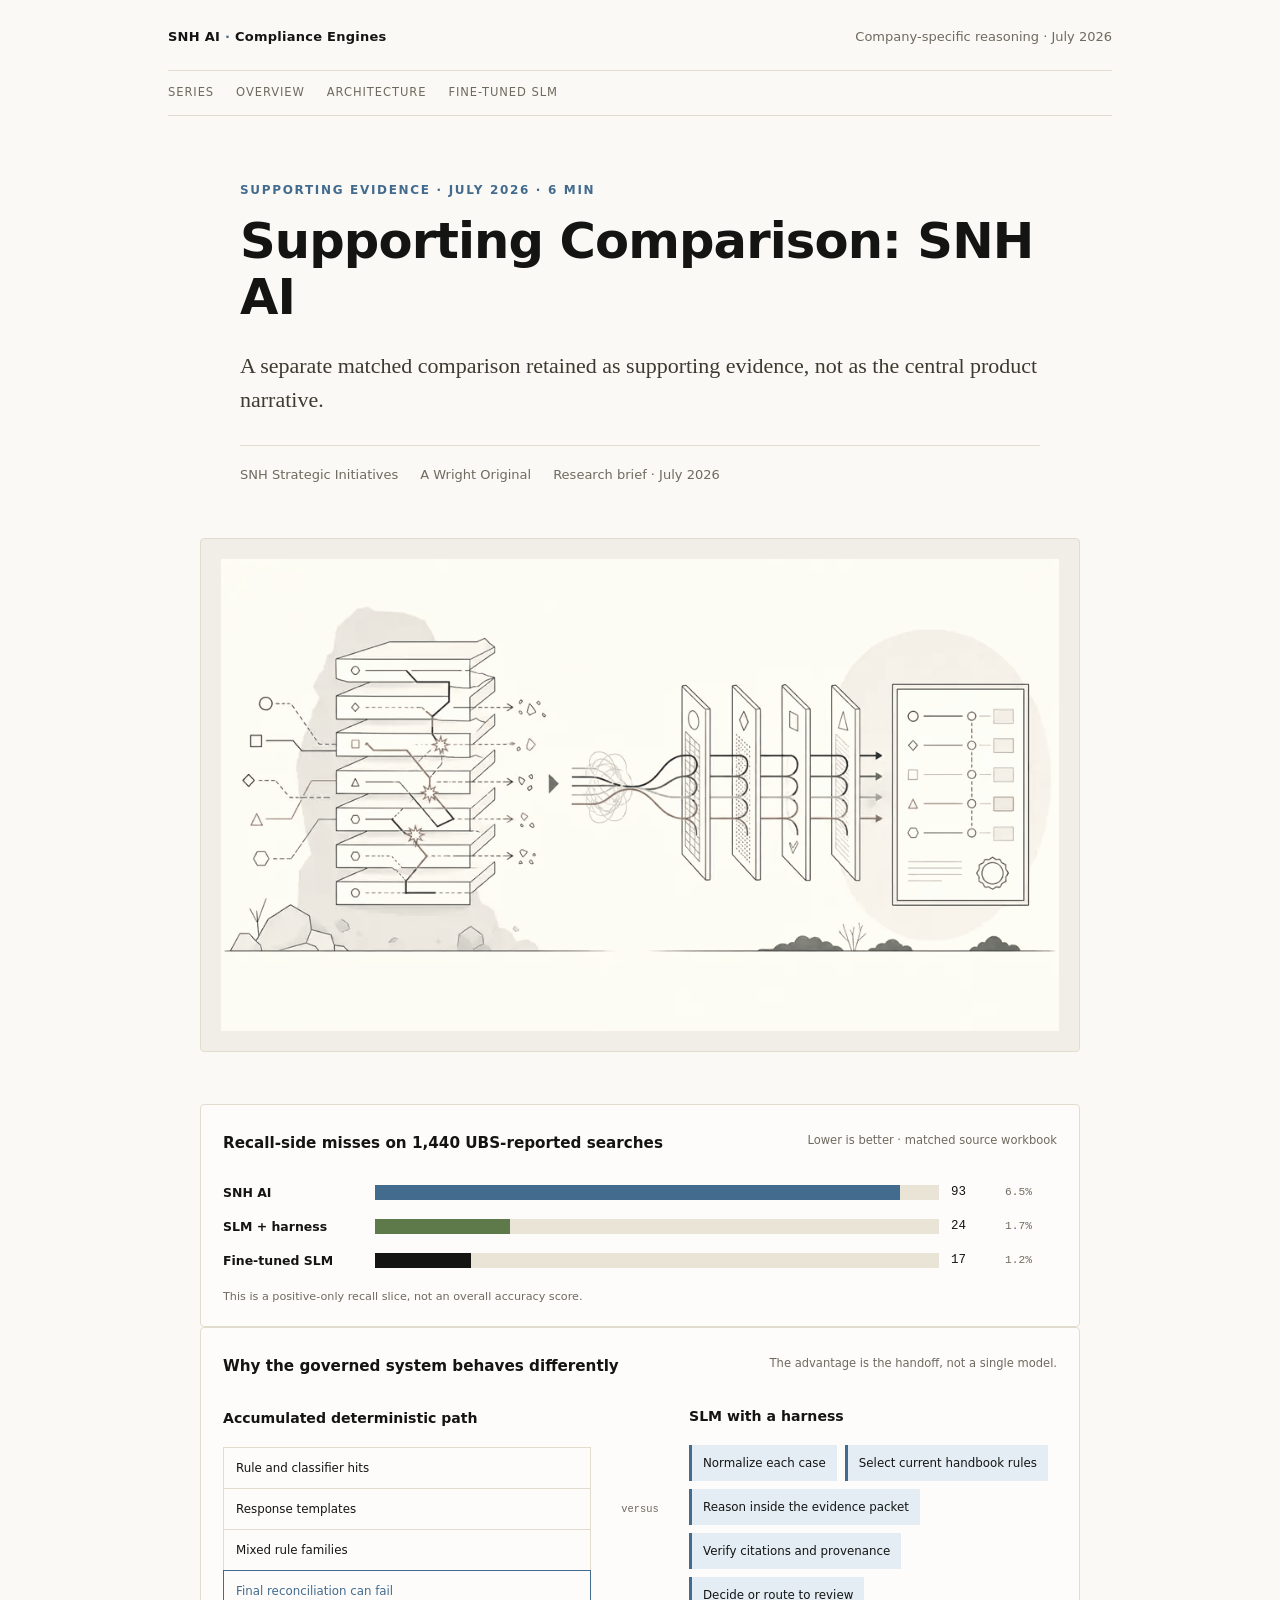
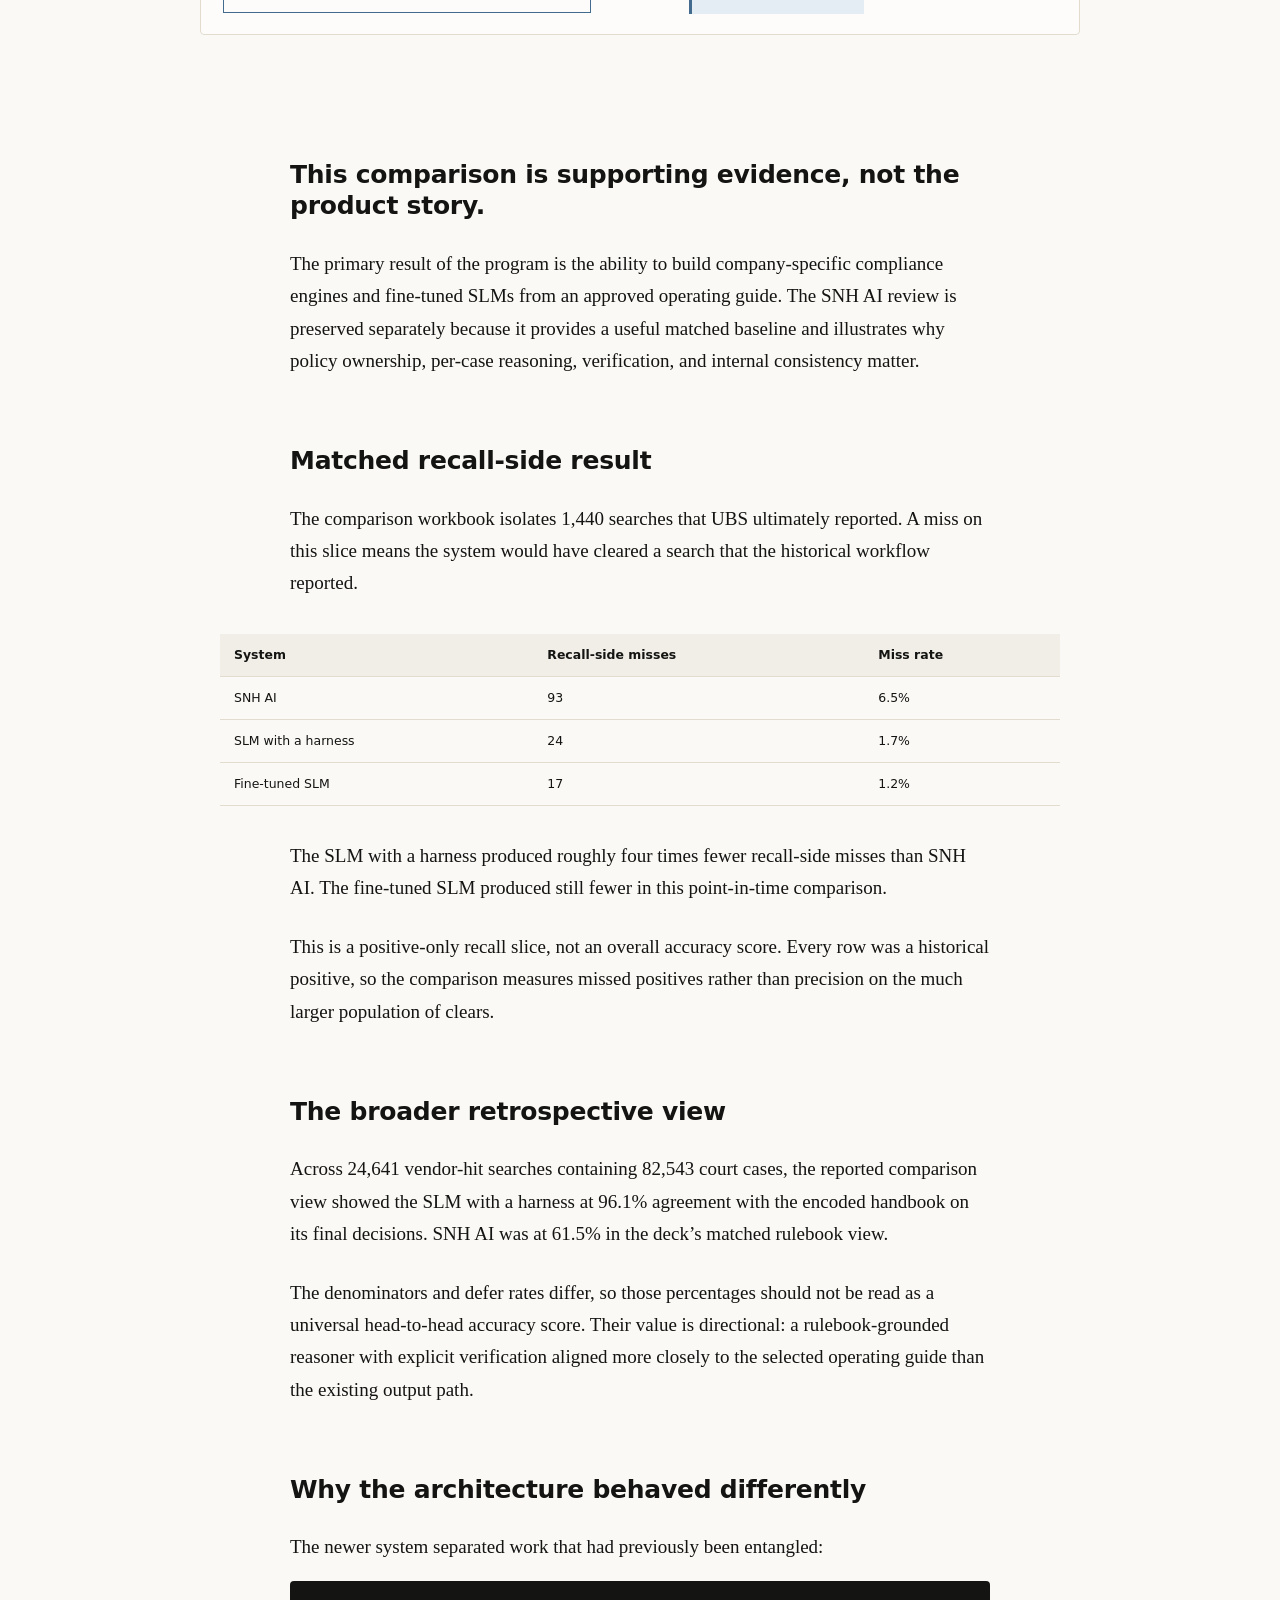
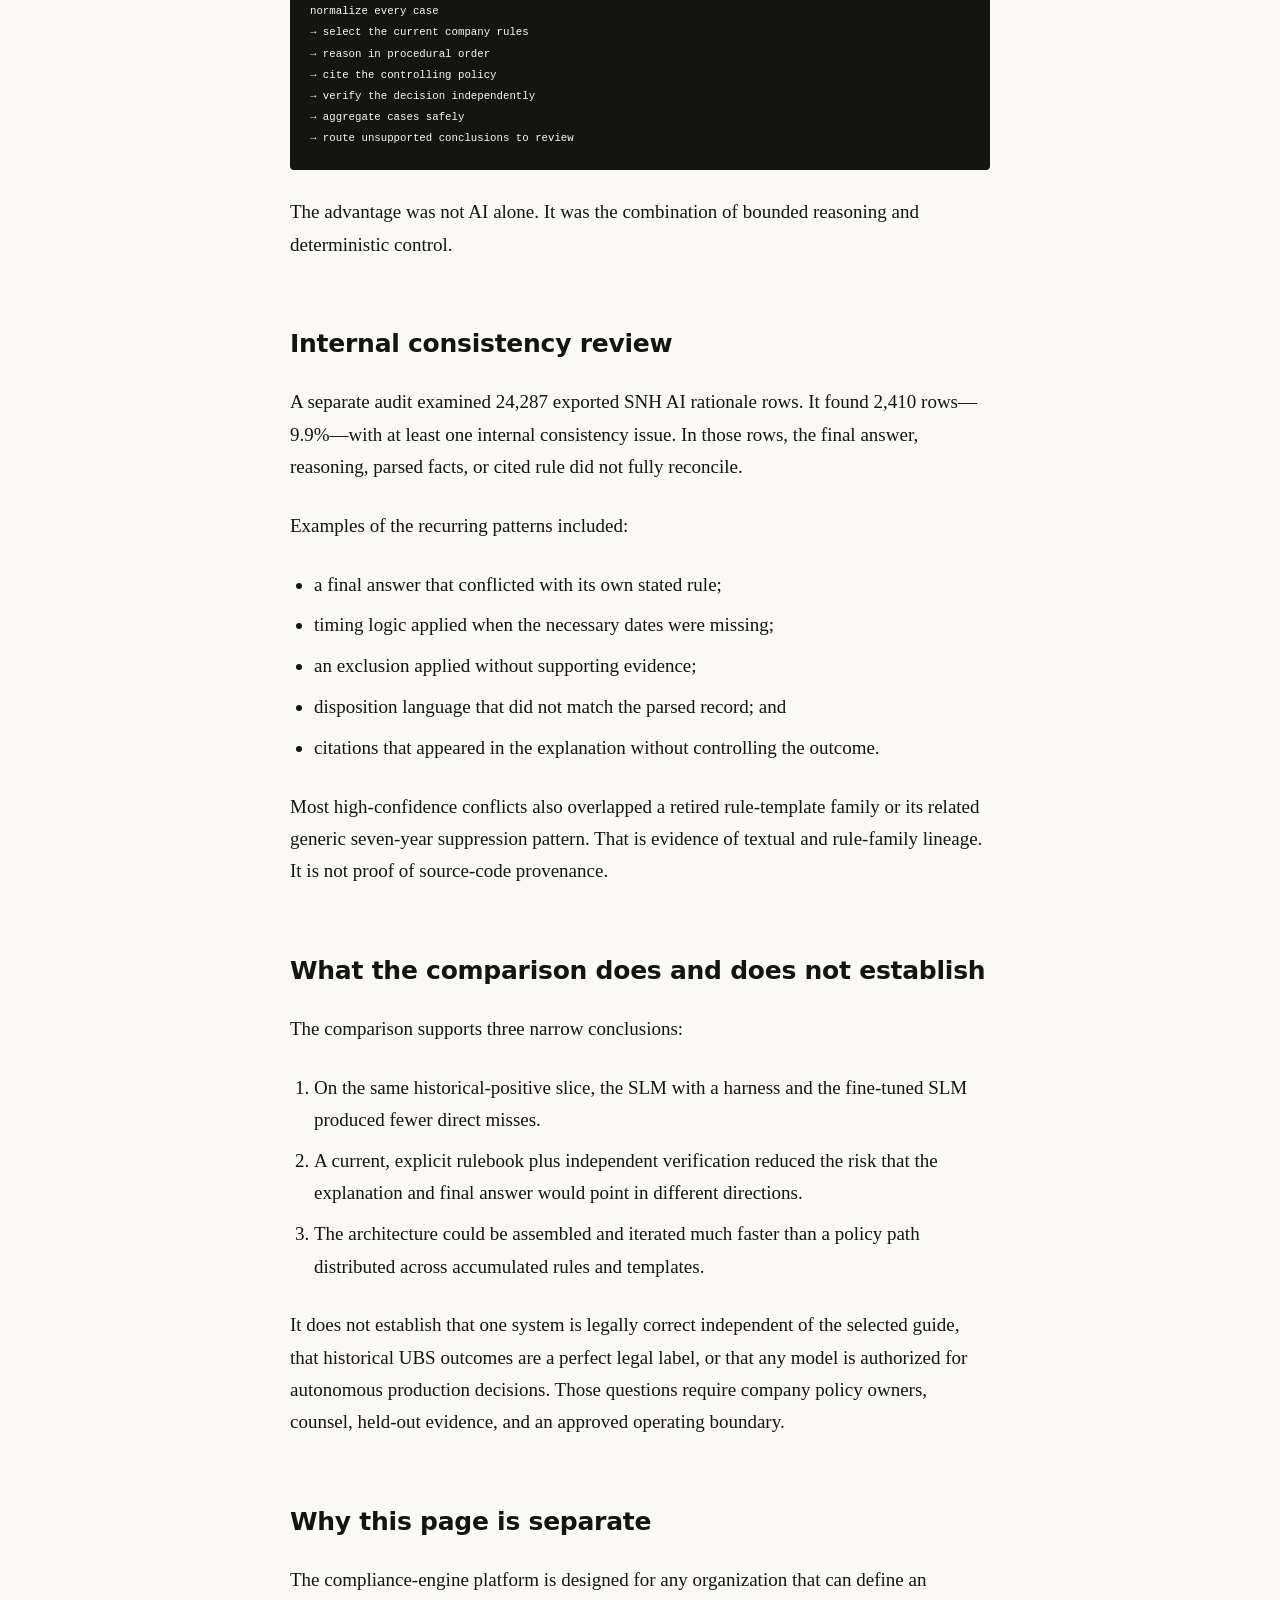
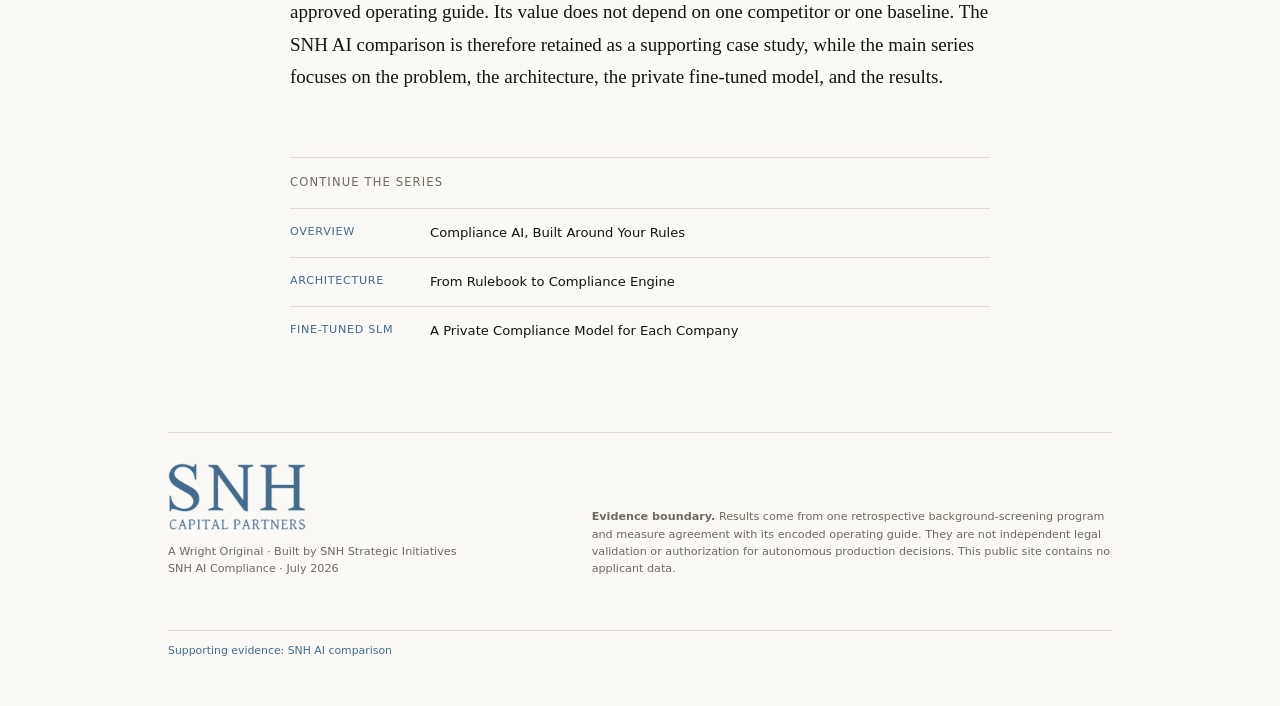
==== commit 1965c4d8: "Reframe site around company-specific compliance engines" ====
--- a/comparison.html
+++ b/comparison.html
@@ -3,10 +3,10 @@
 <head>
   <meta charset="utf-8">
   <meta name="viewport" content="width=device-width, initial-scale=1">
-  <meta name="description" content="A governed AI system built in roughly a week produced about four times fewer recall-side misses than SNH AI—and made the decision path easier to audit.">
+  <meta name="description" content="A separate matched comparison retained as supporting evidence, not as the central product narrative.">
   <meta name="robots" content="noindex, nofollow">
   <meta name="theme-color" content="#FAF9F5">
-  <title>Can AI Beat Deterministic Code? · The Compliance Decision System</title>
+  <title>Supporting Comparison: SNH AI · SNH AI Compliance Engines</title>
   <link rel="icon" href="favicon.svg" type="image/svg+xml">
   <link rel="stylesheet" href="styles.css">
 </head>
@@ -15,27 +15,28 @@
   <div class="page-frame">
     <header class="site-header">
     <div class="topbar">
-      <a class="site-name" href="index.html">SNH AI <span>·</span> Compliance Model</a>
-      <span class="edition">The Compliance Decision System · July 2026</span>
+      <a class="site-name" href="index.html">SNH AI <span>·</span> Compliance Engines</a>
+      <span class="edition">Company-specific reasoning · July 2026</span>
     </div>
     <nav id="site-nav" aria-label="Essay navigation">
       <a href="index.html">Series</a>
-      <a href="comparison.html" aria-current="page">Comparison</a><a href="executive.html">Executive brief</a><a href="engineering.html">Engineering</a><a href="philosophy.html">Philosophy</a>
+      <a href="executive.html">Overview</a><a href="engineering.html">Architecture</a><a href="philosophy.html">Fine-tuned SLM</a>
     </nav>
   </header>
     <main id="main" class="article-main">
     <header class="article-header masthead">
-      <p class="series-label">Comparison · July 2026 · 9 min</p>
-      <h1>Can AI Beat Deterministic Code?</h1>
-      <p class="article-dek">A governed AI system built in roughly a week produced about four times fewer recall-side misses than SNH AI—and made the decision path easier to audit.</p>
+      <p class="series-label">Supporting evidence · July 2026 · 6 min</p>
+      <h1>Supporting Comparison: SNH AI</h1>
+      <p class="article-dek">A separate matched comparison retained as supporting evidence, not as the central product narrative.</p>
       <div class="byline"><span>SNH Strategic Initiatives</span><span>A Wright Original</span><span>Research brief · July 2026</span></div>
     </header>
+    
     <figure class="hero-art"><img src="assets/comparison-hero.webp" alt="Rigid rule stacks compared with a governed, verified decision path."></figure>
     <aside class="article-proof"><figure class="data-figure recall-figure">
     <figcaption><strong>Recall-side misses on 1,440 UBS-reported searches</strong><span>Lower is better · matched source workbook</span></figcaption>
     <div class="bar-row"><span>SNH AI</span><div class="bar-track"><i class="bar snh" style="--value:93"></i></div><b>93</b><em>6.5%</em></div>
-    <div class="bar-row"><span>Model A</span><div class="bar-track"><i class="bar model-a" style="--value:24"></i></div><b>24</b><em>1.7%</em></div>
-    <div class="bar-row"><span>Fine-tuned 9B</span><div class="bar-track"><i class="bar model-b" style="--value:17"></i></div><b>17</b><em>1.2%</em></div>
+    <div class="bar-row"><span>SLM + harness</span><div class="bar-track"><i class="bar model-a" style="--value:24"></i></div><b>24</b><em>1.7%</em></div>
+    <div class="bar-row"><span>Fine-tuned SLM</span><div class="bar-track"><i class="bar model-b" style="--value:17"></i></div><b>17</b><em>1.2%</em></div>
     <p class="figure-note">This is a positive-only recall slice, not an overall accuracy score.</p>
   </figure><figure class="architecture-figure comparison-architecture">
     <figcaption><strong>Why the governed system behaves differently</strong><span>The advantage is the handoff, not a single model.</span></figcaption>
@@ -51,7 +52,7 @@
       </section>
       <div class="versus" aria-hidden="true">versus</div>
       <section>
-        <h3>Governed AI path</h3>
+        <h3>SLM with a harness</h3>
         <ol class="governed-flow">
           <li>Normalize each case</li>
           <li>Select current handbook rules</li>
@@ -62,16 +63,8 @@
       </section>
     </div>
   </figure></aside>
-    <article class="article-body"><h2 id="in-one-week-a-governed-ai-system-produced-fewer-recall-side-misses-stronger-handbook-alignment-and-a-cleaner-audit-path-than-a-deterministic-system-that-had-been-developed-for-months">In one week, a governed AI system produced fewer recall-side misses, stronger handbook alignment, and a cleaner audit path than a deterministic system that had been developed for months.</h2><p>The provocative answer is yes—but only if we are precise about what won.</p>
-<p>This was not a contest between an unconstrained chatbot and carefully written software. It was a comparison between three different ways to apply the same compliance policy:</p>
-<ol>
-<li><strong>SNH AI:</strong> a deterministic rule and classifier system whose logic is encoded in rules, templates, and application behavior;</li>
-<li><strong>Model A:</strong> a language model reasoning open-book over selected UBS handbook rules, inside a structured output and verification contract; and</li>
-<li><strong>Model B:</strong> a fine-tuned 9B model answering closed-book from patterns learned from synthetic handbook examples.</li>
-</ol>
-<p>The first working model lanes were stood up in roughly 48 hours. Within the week, the team had converted the handbook into an executable rule source, built the harness, trained the standalone experiment, and run the comparison. The point was not that a week of work replaces months of engineering. The point was that the right architecture made the policy legible, testable, and rapidly improvable.</p>
-<p>On the clearest matched recall-side test, the new systems did beat the existing deterministic path.</p>
-<h2 id="the-shortest-version">The shortest version</h2><p>The comparison workbook isolates 1,440 searches that UBS ultimately reported. A miss on this slice means the system said <code>Not Reportable</code> where the final UBS workflow reported a hit.</p>
+    <article class="article-body"><h2 id="this-comparison-is-supporting-evidence-not-the-product-story">This comparison is supporting evidence, not the product story.</h2><p>The primary result of the program is the ability to build company-specific compliance engines and fine-tuned SLMs from an approved operating guide. The SNH AI review is preserved separately because it provides a useful matched baseline and illustrates why policy ownership, per-case reasoning, verification, and internal consistency matter.</p>
+<h2 id="matched-recall-side-result">Matched recall-side result</h2><p>The comparison workbook isolates 1,440 searches that UBS ultimately reported. A miss on this slice means the system would have cleared a search that the historical workflow reported.</p>
 <table>
 <thead>
 <tr>
@@ -86,86 +79,52 @@
 <td align="right">6.5%</td>
 </tr>
 <tr>
-<td>Model A, open-book</td>
+<td>SLM with a harness</td>
 <td align="right">24</td>
 <td align="right">1.7%</td>
 </tr>
 <tr>
-<td>Model B, fine-tuned 9B</td>
+<td>Fine-tuned SLM</td>
 <td align="right">17</td>
 <td align="right">1.2%</td>
 </tr>
 </tbody></table>
-<p>Model A produced roughly four times fewer misses than SNH AI. The standalone 9B produced still fewer on this slice.</p>
-<p>That does not prove universal superiority. It is a recall-side test: every row was something UBS reported, so it measures missed positives rather than precision on the much larger set of clears. But it answers an important operating question directly. When UBS ultimately reported a record, the new systems were substantially less likely to clear it incorrectly.</p>
-<p>The larger replay adds context. Across 24,641 real vendor-hit searches containing 82,543 returned court cases, the open-book Model A agreed with the handbook on 96.1% of its final decisions, compared with 61.5% for SNH AI in the deck&#39;s matched rulebook view. Its confirmed judgment-error rate was 0.8% across 11,773 final decisions, versus 1.63% across 18,571 SNH AI final decisions.</p>
-<p>Those denominators differ because the systems defer at different rates, which is why both agreement and decisiveness must be shown. Model A was also more decisive on UBS-reported searches: 65.5% final calls versus 51.4% for SNH AI. The model was not winning by sending everything to a person.</p>
-<h2 id="the-result-was-surprising-for-the-right-reason">The result was surprising for the right reason</h2><p>The instinctive story is that the language model was simply smarter. That is not what the evidence shows.</p>
-<p>The advantage came from turning one large, tangled decision into a sequence of smaller contracts:</p>
-<pre><code class="language-text">normalize the source record
-→ adjudicate every returned case separately
-→ retrieve the handbook rules that govern that case
-→ walk the gates in a fixed order
-→ require a structured decision and citations
-→ verify the answer independently
-→ aggregate the cases with a safety-first rule
-→ send unsupported conclusions to ManualReview
+<p>The SLM with a harness produced roughly four times fewer recall-side misses than SNH AI. The fine-tuned SLM produced still fewer in this point-in-time comparison.</p>
+<p>This is a positive-only recall slice, not an overall accuracy score. Every row was a historical positive, so the comparison measures missed positives rather than precision on the much larger population of clears.</p>
+<h2 id="the-broader-retrospective-view">The broader retrospective view</h2><p>Across 24,641 vendor-hit searches containing 82,543 court cases, the reported comparison view showed the SLM with a harness at 96.1% agreement with the encoded handbook on its final decisions. SNH AI was at 61.5% in the deck’s matched rulebook view.</p>
+<p>The denominators and defer rates differ, so those percentages should not be read as a universal head-to-head accuracy score. Their value is directional: a rulebook-grounded reasoner with explicit verification aligned more closely to the selected operating guide than the existing output path.</p>
+<h2 id="why-the-architecture-behaved-differently">Why the architecture behaved differently</h2><p>The newer system separated work that had previously been entangled:</p>
+<pre><code class="language-text">normalize every case
+→ select the current company rules
+→ reason in procedural order
+→ cite the controlling policy
+→ verify the decision independently
+→ aggregate cases safely
+→ route unsupported conclusions to review
 </code></pre>
-<p>The language model handled ambiguity. The architecture prevented that ambiguity from erasing policy order, evidence gaps, or provenance.</p>
-<p>That distinction matters because the most damaging SNH AI failures did not look like random classification mistakes. They looked like unresolved contradictions inside the answer itself.</p>
-<h2 id="the-existing-system-often-disagreed-with-itself">The existing system often disagreed with itself</h2><p>A follow-up review examined 24,287 exported SNH AI rationale rows. It found 2,410 rows—9.9%—with at least one internal consistency issue. In those rows, the final decision, written rationale, parsed facts, or cited rule did not fully reconcile.</p>
-<p>The clearest pattern was a response citing logic that convictions had no reporting time limit, then suppressing the same record under a generic seven-year rule. Other recurring patterns included:</p>
+<p>The advantage was not AI alone. It was the combination of bounded reasoning and deterministic control.</p>
+<h2 id="internal-consistency-review">Internal consistency review</h2><p>A separate audit examined 24,287 exported SNH AI rationale rows. It found 2,410 rows—9.9%—with at least one internal consistency issue. In those rows, the final answer, reasoning, parsed facts, or cited rule did not fully reconcile.</p>
+<p>Examples of the recurring patterns included:</p>
 <ul>
-<li>age or lookback reasoning when the parsed dates were missing;</li>
-<li>traffic exclusions without a traffic signal in the parsed evidence;</li>
-<li>disposition or pending language that did not match the payload;</li>
-<li>reportable and not-reportable reasoning inside the same response; and</li>
-<li>citations that appeared in the answer without controlling the conclusion.</li>
+<li>a final answer that conflicted with its own stated rule;</li>
+<li>timing logic applied when the necessary dates were missing;</li>
+<li>an exclusion applied without supporting evidence;</li>
+<li>disposition language that did not match the parsed record; and</li>
+<li>citations that appeared in the explanation without controlling the outcome.</li>
 </ul>
-<p>These are more serious than ordinary score deltas. A wrong answer can be reviewed. An answer whose conclusion and support point in different directions is difficult to review, audit, or defend because the reviewer cannot tell which logic actually controlled.</p>
-<p>The follow-up workbook also found strong overlap with a retired rule/template family from the earlier compliance-engine work. Across all 2,410 bad rows, 94.4% overlapped either the suspect outdated template logic or the related generic seven-year suppression family. Among the 675 high-confidence contradiction or semantic-conflict rows, the overlap was 96.0%.</p>
-<p>That is evidence of strong textual and rule-family lineage. It is <strong>not</strong>, by itself, proof of source-code copying or runtime provenance. The fair conclusion is narrower and more useful: stale or unreconciled rule logic appears to be a material driver of the inconsistency pattern.</p>
-<h2 id="why-our-architecture-performed-better">Why our architecture performed better</h2><h3 id="1-one-current-policy-source">1. One current policy source</h3><p>Our Model A lane reads a versioned operational mirror of the current UBS Court Research Procedural Guide. The model does not rely on rule snippets accumulated across old templates and later edits. The active policy is named, hashed, testable, and replaceable.</p>
-<p>When the handbook changes, the source artifact changes first. Tests and evaluation rows change with it. The model can then be re-evaluated against the new version. Policy does not remain hidden inside an old response template.</p>
-<h3 id="2-precedence-is-executable">2. Precedence is executable</h3><p>The handbook is applied in an explicit order: identity, relief, offense exclusions, then disposition and timing. A generic rule cannot quietly override a more specific controlling branch because the system resolves the branch before the model&#39;s final answer is allowed to ship.</p>
-<p>This directly addresses the no-limit-plus-seven-year contradiction found in the SNH AI outputs.</p>
-<h3 id="3-every-court-case-gets-its-own-decision">3. Every court case gets its own decision</h3><p>A search may contain several court cases or charges. Earlier primary-case approaches could make one decision stand in for the whole search. The current architecture adjudicates each returned case separately, preserves its facts and citations, then uses a safety-first rollup: any disclosable case makes the search disclosable; otherwise review outranks exemption.</p>
-<p>That change alone collapsed a large apparent conflict queue when the full sibling-case evidence was considered.</p>
-<h3 id="4-citations-are-part-of-the-contract">4. Citations are part of the contract</h3><p>In our system, a citation is not decorative legal language. It must be a selected pointer into the active handbook, must belong to the evidence packet for that case, and must survive independent verifier checks. A model cannot invent a source or attach a citation from an unrelated branch without triggering review.</p>
-<h3 id="5-uncertainty-has-a-real-destination">5. Uncertainty has a real destination</h3><p>Missing dates, weak identity, unclassifiable dispositions, contradictory no-hit signals, and verifier failures are not coerced into a clean binary answer. They become <code>ManualReview</code> with the reason preserved.</p>
-<p>The system is therefore allowed to be uncertain without becoming silent. On the matched 1,440-search readout, it produced a decision or controlled abstention for every row. SNH AI had a much larger coverage gap in the earlier comparison.</p>
-<h3 id="6-the-model-and-the-policy-can-improve-independently">6. The model and the policy can improve independently</h3><p>Model A is open-book. Its rules can be updated without retraining the model, and the model can be replaced without rewriting the policy. Model B tests the opposite extreme: whether a small model can learn the adjudication behavior well enough to work closed-book.</p>
-<p>That separation made fast iteration possible. The system did not need months of accumulated templates before it could be useful; it needed a clean policy contract and an evaluation loop willing to expose failures.</p>
-<h2 id="did-ai-beat-deterministic-code-or-did-better-engineering-beat-brittle-code">Did AI beat deterministic code—or did better engineering beat brittle code?</h2><p>The honest answer is both.</p>
-<p>The model added real value. It could interpret normalized evidence, reason across conditional handbook language, and commit on cases where a deterministic engine would otherwise defer. The week-one Model A was more decisive than SNH AI on UBS-reported searches while also producing fewer direct misses.</p>
-<p>But deterministic code still owns the most important safety boundaries. Exact no-hit handling, identity floors, confirmed relief, prohibited citations, schema enforcement, and fail-closed behavior remain software contracts. In the production design, the model never receives authority to outvote them.</p>
-<p>So the winning system is not “AI instead of code.” It is a deliberate split:</p>
-<ul>
-<li>deterministic code owns what must be exact;</li>
-<li>AI handles the ambiguity that would make pure rules brittle;</li>
-<li>the verifier challenges both the form and support of the model&#39;s answer; and</li>
-<li>a person owns the cases where the evidence still does not justify a final call.</li>
-</ul>
-<p>The result is better than either component alone.</p>
-<h2 id="what-the-standalone-model-proved">What the standalone model proved</h2><p>The fine-tuned 9B took the harder exam. It received normalized facts with no rulebook in the prompt, no retrieval, and no guardrails. The rules had to live in its weights.</p>
-<p>Across the full replay it matched the handbook engine on 93.3% of individual court cases and 92.7% of search-level decisions, with zero output-format failures across 82,543 case outputs. On the recall-side workbook it missed 17 of 1,440 UBS-reported searches, compared with SNH AI&#39;s 93.</p>
-<p>It did not win every metric. Its confirmed-error rate in the deck was 2.2%, above SNH AI&#39;s 1.63%, and it was less decisive than the larger open-book Model A. That is why it remains a standalone research lane rather than the control architecture.</p>
-<p>Its importance is feasibility: a small model trained from synthetic handbook examples could learn most of the decision shape in a handful of iterations, on one workstation-class GPU, without training on real people or historical case rows.</p>
-<h2 id="what-is-proven-and-what-is-not">What is proven—and what is not</h2><p>The comparison supports four conclusions:</p>
+<p>Most high-confidence conflicts also overlapped a retired rule-template family or its related generic seven-year suppression pattern. That is evidence of textual and rule-family lineage. It is not proof of source-code provenance.</p>
+<h2 id="what-the-comparison-does-and-does-not-establish">What the comparison does and does not establish</h2><p>The comparison supports three narrow conclusions:</p>
 <ol>
-<li>A governed language-model system can be built quickly and outperform the existing deterministic system on matched recall-side misses and handbook agreement.</li>
-<li>The advantage comes from explicit policy ownership, per-case adjudication, reconciliation, verification, and controlled abstention—not from unconstrained generation.</li>
-<li>A small fine-tuned model can learn much of the same decision behavior without runtime rule retrieval, though it has not replaced the controlled architecture.</li>
-<li>The existing SNH AI output has material internal-consistency and stale-rule-lineage concerns that should be addressed before its explanations are treated as audit-grade support.</li>
+<li>On the same historical-positive slice, the SLM with a harness and the fine-tuned SLM produced fewer direct misses.</li>
+<li>A current, explicit rulebook plus independent verification reduced the risk that the explanation and final answer would point in different directions.</li>
+<li>The architecture could be assembled and iterated much faster than a policy path distributed across accumulated rules and templates.</li>
 </ol>
-<p>The comparison does <strong>not</strong> establish that our models are legally correct independent of the UBS handbook, that every UBS historical final action is the right label, or that any model should make autonomous production decisions today. Historical operations may include human judgment or client handling not visible in the model response. Counsel must rule on the remaining policy disagreements.</p>
-<h2 id="the-real-one-week-lesson">The real one-week lesson</h2><p>The lesson is not that months of engineering were wasted or that language models make deterministic systems obsolete.</p>
-<p>It is that compliance AI becomes faster to build when the policy is treated as a versioned product rather than accumulated application behavior. Once the handbook was executable, every other part of the program accelerated: synthetic training, replay, error analysis, model replacement, and audit.</p>
-<p>In a week, the team did not finish compliance automation. It proved a better way to build it.</p>
+<p>It does not establish that one system is legally correct independent of the selected guide, that historical UBS outcomes are a perfect legal label, or that any model is authorized for autonomous production decisions. Those questions require company policy owners, counsel, held-out evidence, and an approved operating boundary.</p>
+<h2 id="why-this-page-is-separate">Why this page is separate</h2><p>The compliance-engine platform is designed for any organization that can define an approved operating guide. Its value does not depend on one competitor or one baseline. The SNH AI comparison is therefore retained as a supporting case study, while the main series focuses on the problem, the architecture, the private fine-tuned model, and the results.</p>
 </article>
     <nav class="next-reading" aria-label="More essays">
       <p>Continue the series</p>
-      <a href="executive.html"><span>Executive brief</span>The Compliance Decision System</a><a href="engineering.html"><span>Engineering</span>Building a System That Can Say ‘Not Yet’</a><a href="philosophy.html"><span>Philosophy</span>Authority Must Be Earned</a>
+      <a href="executive.html"><span>Overview</span>Compliance AI, Built Around Your Rules</a><a href="engineering.html"><span>Architecture</span>From Rulebook to Compliance Engine</a><a href="philosophy.html"><span>Fine-tuned SLM</span>A Private Compliance Model for Each Company</a>
     </nav>
   </main>
     <footer class="site-footer" id="evidence-note">
@@ -173,7 +132,8 @@
       <img src="snh-logo.svg" alt="SNH Capital Partners">
       <p>A Wright Original · Built by SNH Strategic Initiatives<br>SNH AI Compliance · July 2026</p>
     </div>
-    <p class="evidence-boundary"><strong>Evidence boundary.</strong> Results are retrospective comparisons against UBS historical outcomes and the current UBS procedural-guide mirror. They are not independent legal validation or authorization for autonomous production decisions. This public site contains no applicant data.</p>
+    <p class="evidence-boundary"><strong>Evidence boundary.</strong> Results come from one retrospective background-screening program and measure agreement with its encoded operating guide. They are not independent legal validation or authorization for autonomous production decisions. This public site contains no applicant data.</p>
+    <a class="supporting-comparison" href="comparison.html">Supporting evidence: SNH AI comparison</a>
   </footer>
   </div>
   <script src="site.js"></script>
--- a/styles.css
+++ b/styles.css
@@ -82,6 +82,8 @@
 .hero-art img { width: 100%; aspect-ratio: 16 / 9; object-fit: cover; filter: grayscale(.82) sepia(.12); opacity: .93; }
 .article-proof { max-width: 880px; margin: 52px auto; }
 .article-body { max-width: 700px; margin: 0 auto; padding-top: 5px; }
+.executive-summary { padding-top: 30px; }
+.executive-summary h2 { margin-top: 0; }
 .article-body > * + * { margin-block-start: 1.4em; }
 .article-body h2 { margin-block-start: 2.7em; font-size: 1.5625rem; font-weight: 600; line-height: 1.25; letter-spacing: -.01em; }
 .article-body h3 { margin-block-start: 2em; font-size: 1.15rem; font-weight: 600; line-height: 1.3; }
@@ -112,6 +114,16 @@
 .figure-note { margin: 16px 0 0; color: var(--warm); font-family: var(--sans); font-size: .7rem; }
 .recall-figure.compact { padding: 0; background: transparent; border: 0; }
 .recall-figure.compact .bar-row { grid-template-columns: 105px 1fr 36px 44px; }
+.results-figure + .architecture-figure { margin-top: 28px; }
+.result-grid { display: grid; grid-template-columns: repeat(4, 1fr); gap: 1px; background: var(--hairline); border: 1px solid var(--hairline); }
+.result-grid > div { min-height: 112px; padding: 18px 14px; background: var(--ivory); }
+.result-grid b { display: block; color: var(--clay); font-family: var(--sans); font-size: 1.45rem; font-weight: 600; letter-spacing: -.02em; }
+.result-grid span { display: block; margin-top: 6px; color: var(--warm); font-family: var(--sans); font-size: .68rem; line-height: 1.35; }
+.results-figure.compact { padding: 0; background: transparent; border: 0; }
+.results-figure.compact figcaption { margin-bottom: 16px; }
+.results-figure.compact .result-grid { grid-template-columns: 1fr 1fr; }
+.results-figure.compact .result-grid > div { min-height: 86px; padding: 13px 11px; }
+.results-figure.compact .result-grid b { font-size: 1.15rem; }
 
 .architecture-columns { display: grid; grid-template-columns: 1fr 58px 1fr; gap: 20px; align-items: center; }
 .architecture-columns h3 { margin: 0 0 16px; font-size: .88rem; font-weight: 600; }
@@ -145,10 +157,12 @@
 .next-reading > p { margin: 15px 0; color: var(--warm); font-family: var(--sans); font-size: .72rem; text-transform: uppercase; letter-spacing: .1em; }
 .next-reading a { display: grid; grid-template-columns: 120px 1fr; gap: 20px; padding: 13px 0; border-top: 1px solid var(--hairline); color: var(--ink); font-family: var(--sans); font-size: .82rem; text-decoration: none; }
 .next-reading a span { color: var(--clay); font-size: .7rem; text-transform: uppercase; letter-spacing: .06em; }
+.comparison-footnote { max-width: 840px; margin: 26px auto 0; padding: 15px 0; border-top: 1px solid var(--hairline); color: var(--warm); font-family: var(--sans); font-size: .72rem; }
 .site-footer { display: grid; grid-template-columns: 1fr 1.4fr; gap: 52px; align-items: end; margin-top: 76px; padding: 30px 0 46px; border-top: 1px solid var(--hairline); color: var(--warm); font-family: var(--sans); font-size: .7rem; line-height: 1.55; }
 .site-footer p { margin: 0; }
 .footer-mark img { width: 138px; height: auto; margin-bottom: 12px; }
 .evidence-boundary { max-width: 540px; justify-self: end; }
+.supporting-comparison { grid-column: 1 / -1; padding-top: 12px; border-top: 1px solid var(--hairline); font-size: .68rem; text-decoration: none; }
 :focus-visible { outline: 2px solid var(--clay); outline-offset: 4px; }
 
 @media (max-width: 760px) {
@@ -177,6 +191,7 @@
   .layer { grid-template-columns: 1fr; gap: 2px; }
   .autonomy-figure ol { grid-template-columns: 1fr; }
   .autonomy-figure li { min-height: 94px; }
+  .result-grid { grid-template-columns: 1fr 1fr; }
   .site-footer { grid-template-columns: 1fr; gap: 24px; }
   .evidence-boundary { justify-self: start; }
 }
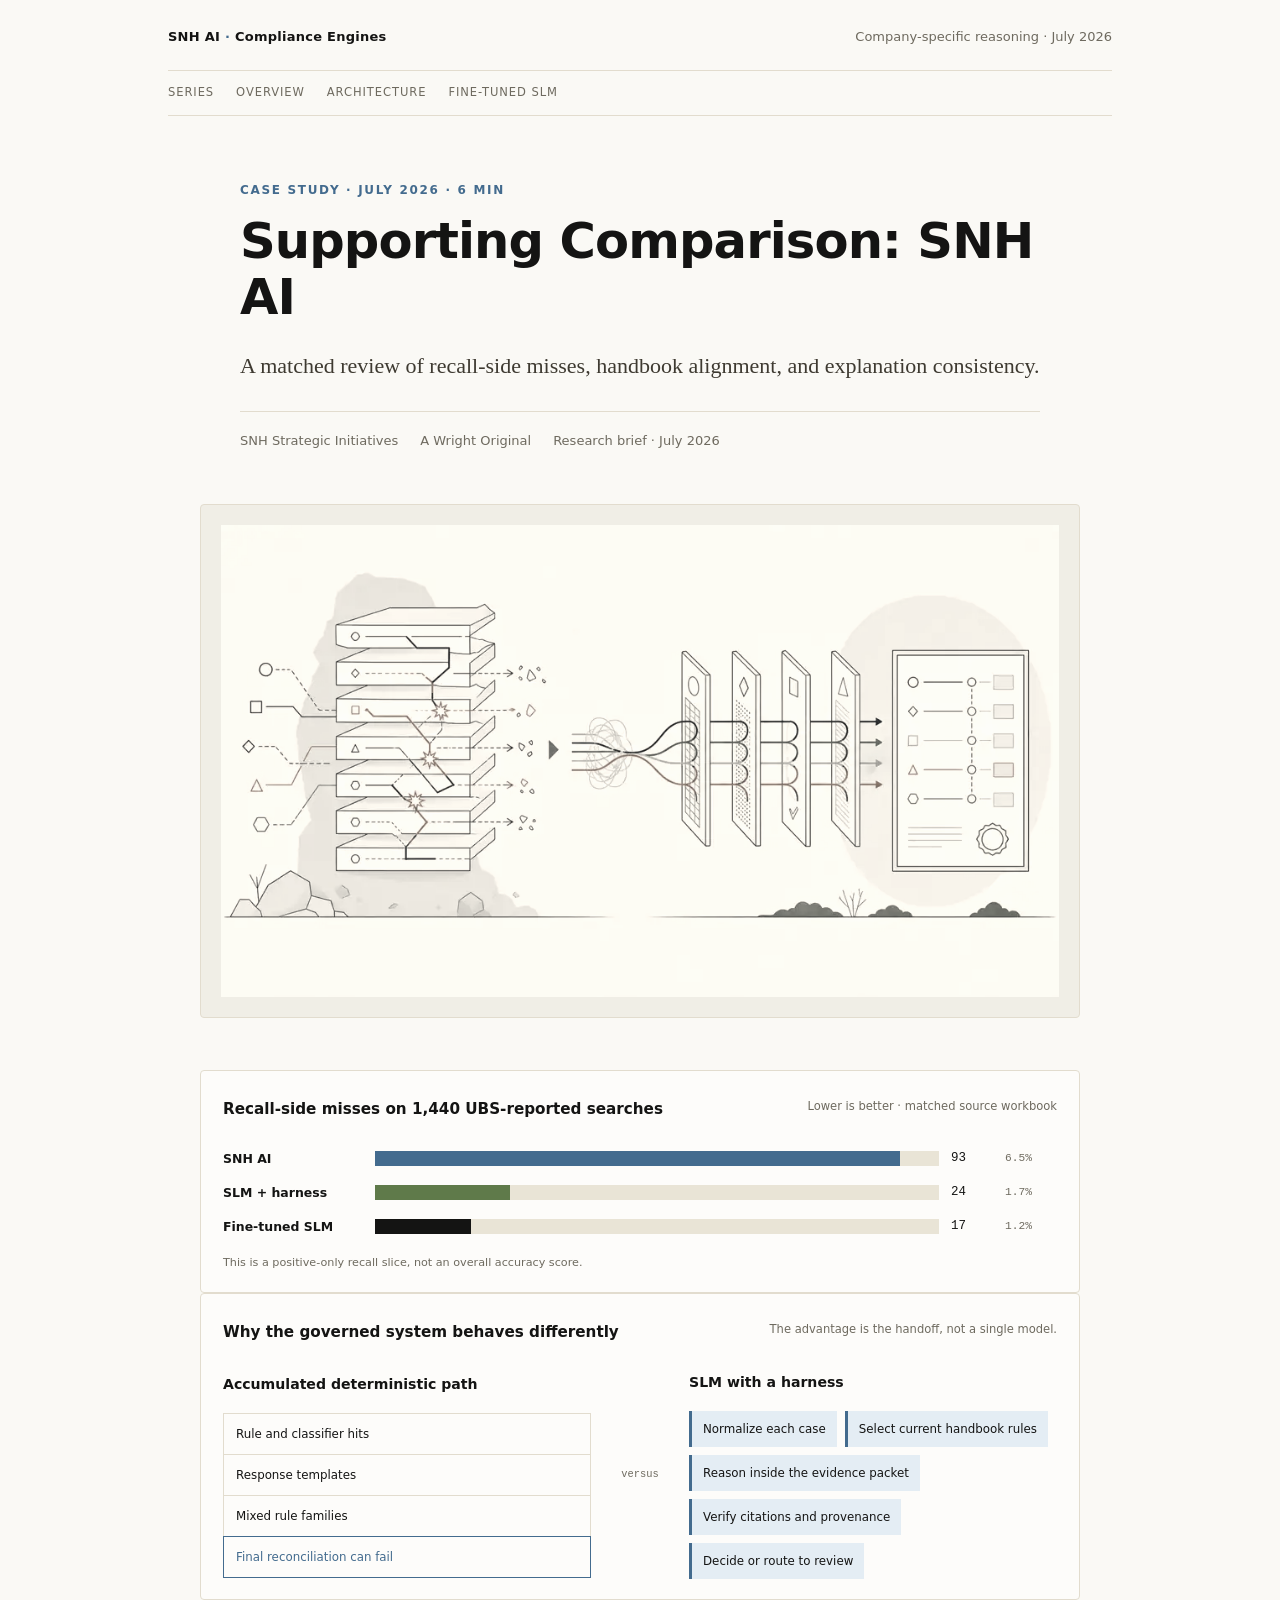
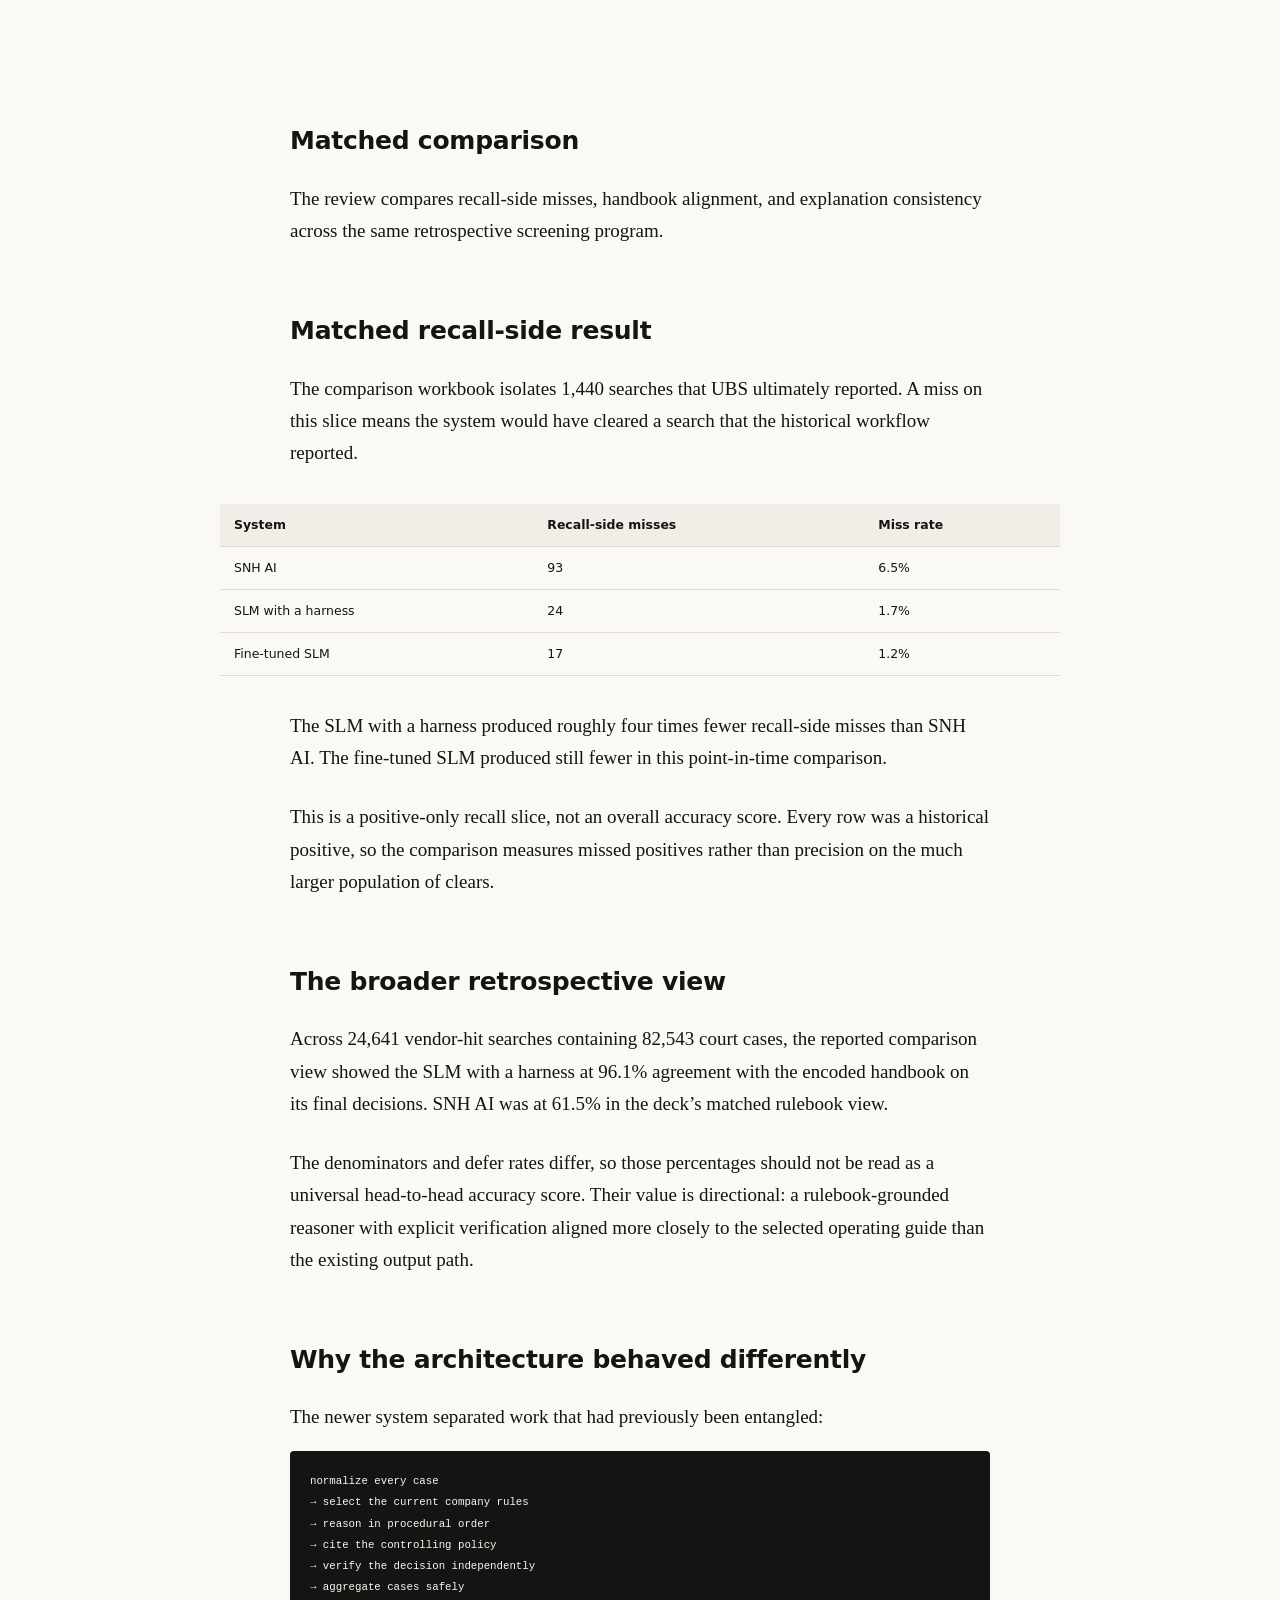
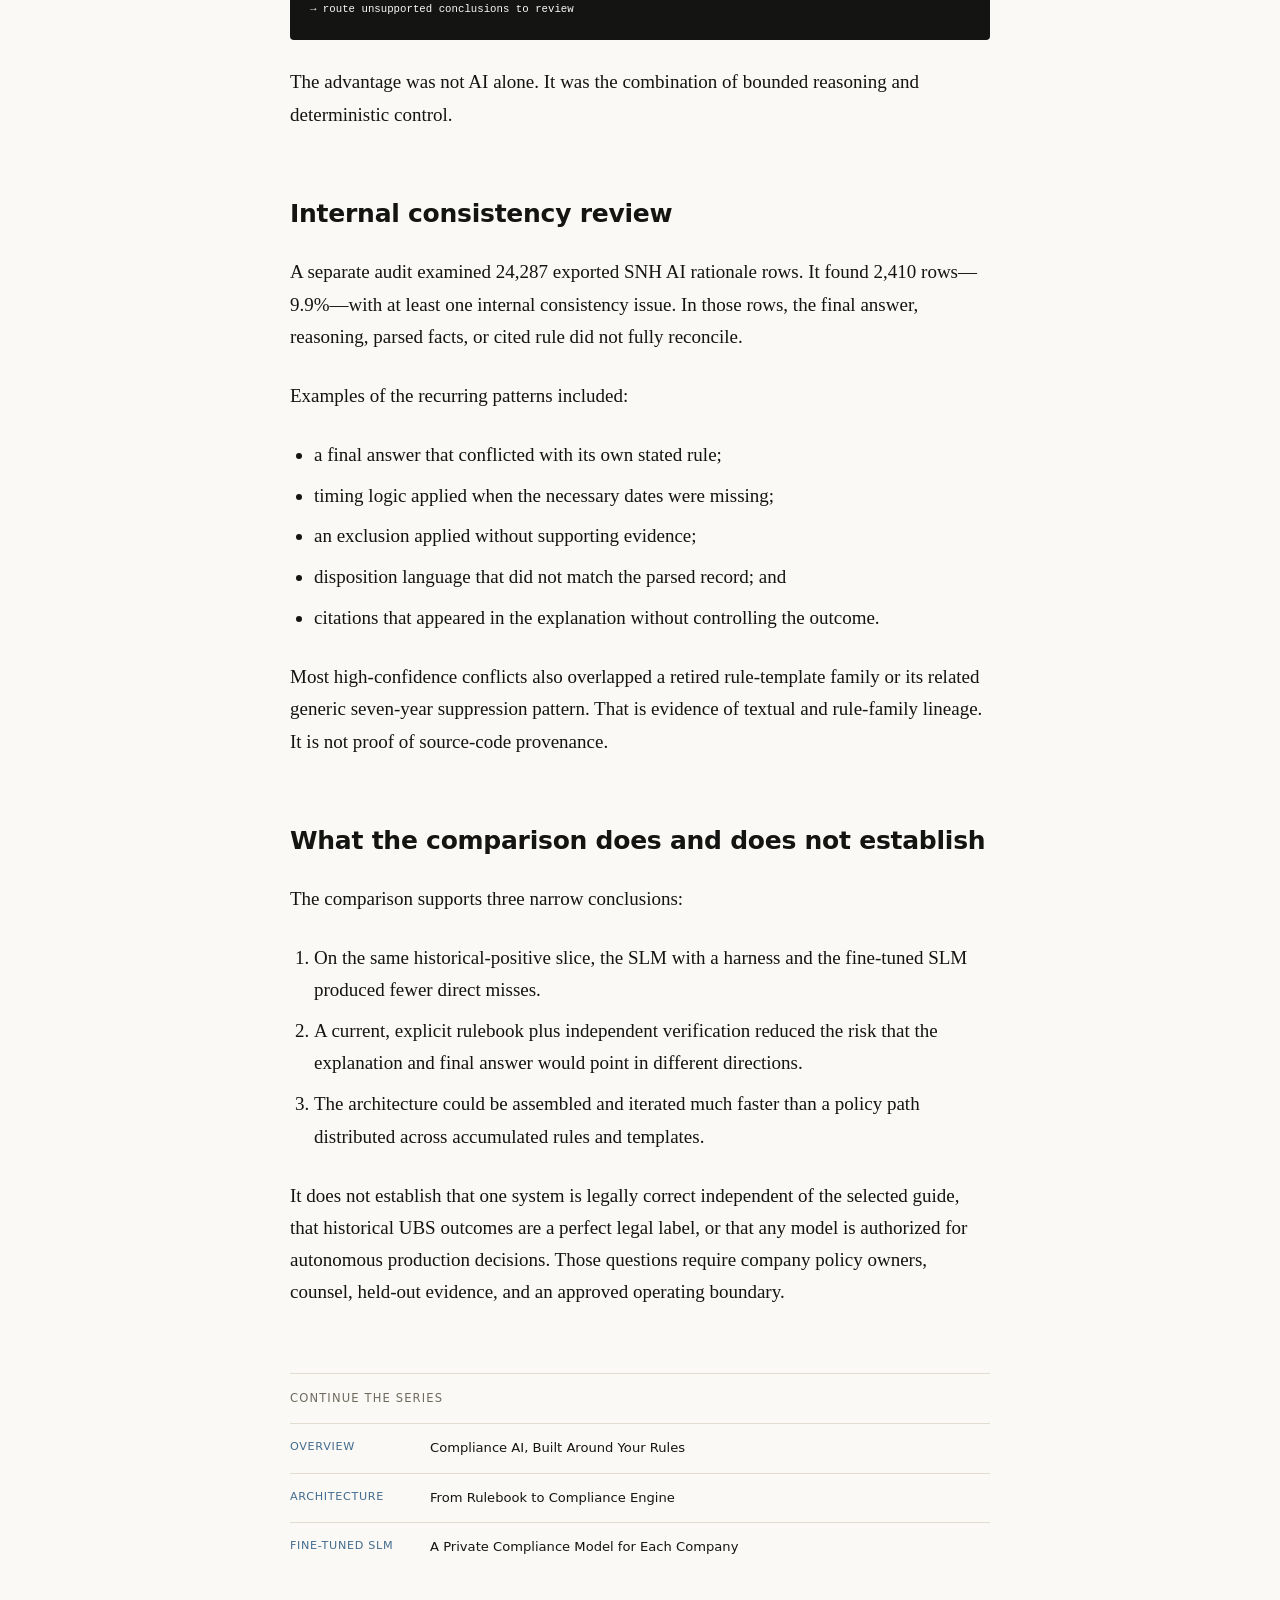
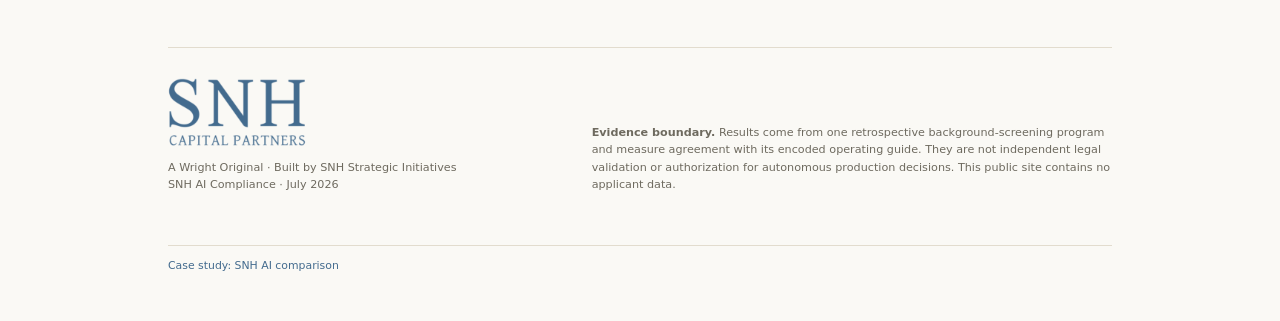
==== commit 9c4b5994: "Remove comparison meta-commentary" ====
--- a/comparison.html
+++ b/comparison.html
@@ -3,7 +3,7 @@
 <head>
   <meta charset="utf-8">
   <meta name="viewport" content="width=device-width, initial-scale=1">
-  <meta name="description" content="A separate matched comparison retained as supporting evidence, not as the central product narrative.">
+  <meta name="description" content="A matched review of recall-side misses, handbook alignment, and explanation consistency.">
   <meta name="robots" content="noindex, nofollow">
   <meta name="theme-color" content="#FAF9F5">
   <title>Supporting Comparison: SNH AI · SNH AI Compliance Engines</title>
@@ -25,9 +25,9 @@
   </header>
     <main id="main" class="article-main">
     <header class="article-header masthead">
-      <p class="series-label">Supporting evidence · July 2026 · 6 min</p>
+      <p class="series-label">Case study · July 2026 · 6 min</p>
       <h1>Supporting Comparison: SNH AI</h1>
-      <p class="article-dek">A separate matched comparison retained as supporting evidence, not as the central product narrative.</p>
+      <p class="article-dek">A matched review of recall-side misses, handbook alignment, and explanation consistency.</p>
       <div class="byline"><span>SNH Strategic Initiatives</span><span>A Wright Original</span><span>Research brief · July 2026</span></div>
     </header>
     
@@ -63,7 +63,7 @@
       </section>
     </div>
   </figure></aside>
-    <article class="article-body"><h2 id="this-comparison-is-supporting-evidence-not-the-product-story">This comparison is supporting evidence, not the product story.</h2><p>The primary result of the program is the ability to build company-specific compliance engines and fine-tuned SLMs from an approved operating guide. The SNH AI review is preserved separately because it provides a useful matched baseline and illustrates why policy ownership, per-case reasoning, verification, and internal consistency matter.</p>
+    <article class="article-body"><h2 id="matched-comparison">Matched comparison</h2><p>The review compares recall-side misses, handbook alignment, and explanation consistency across the same retrospective screening program.</p>
 <h2 id="matched-recall-side-result">Matched recall-side result</h2><p>The comparison workbook isolates 1,440 searches that UBS ultimately reported. A miss on this slice means the system would have cleared a search that the historical workflow reported.</p>
 <table>
 <thead>
@@ -120,7 +120,6 @@
 <li>The architecture could be assembled and iterated much faster than a policy path distributed across accumulated rules and templates.</li>
 </ol>
 <p>It does not establish that one system is legally correct independent of the selected guide, that historical UBS outcomes are a perfect legal label, or that any model is authorized for autonomous production decisions. Those questions require company policy owners, counsel, held-out evidence, and an approved operating boundary.</p>
-<h2 id="why-this-page-is-separate">Why this page is separate</h2><p>The compliance-engine platform is designed for any organization that can define an approved operating guide. Its value does not depend on one competitor or one baseline. The SNH AI comparison is therefore retained as a supporting case study, while the main series focuses on the problem, the architecture, the private fine-tuned model, and the results.</p>
 </article>
     <nav class="next-reading" aria-label="More essays">
       <p>Continue the series</p>
@@ -133,7 +132,7 @@
       <p>A Wright Original · Built by SNH Strategic Initiatives<br>SNH AI Compliance · July 2026</p>
     </div>
     <p class="evidence-boundary"><strong>Evidence boundary.</strong> Results come from one retrospective background-screening program and measure agreement with its encoded operating guide. They are not independent legal validation or authorization for autonomous production decisions. This public site contains no applicant data.</p>
-    <a class="supporting-comparison" href="comparison.html">Supporting evidence: SNH AI comparison</a>
+    <a class="supporting-comparison" href="comparison.html">Case study: SNH AI comparison</a>
   </footer>
   </div>
   <script src="site.js"></script>
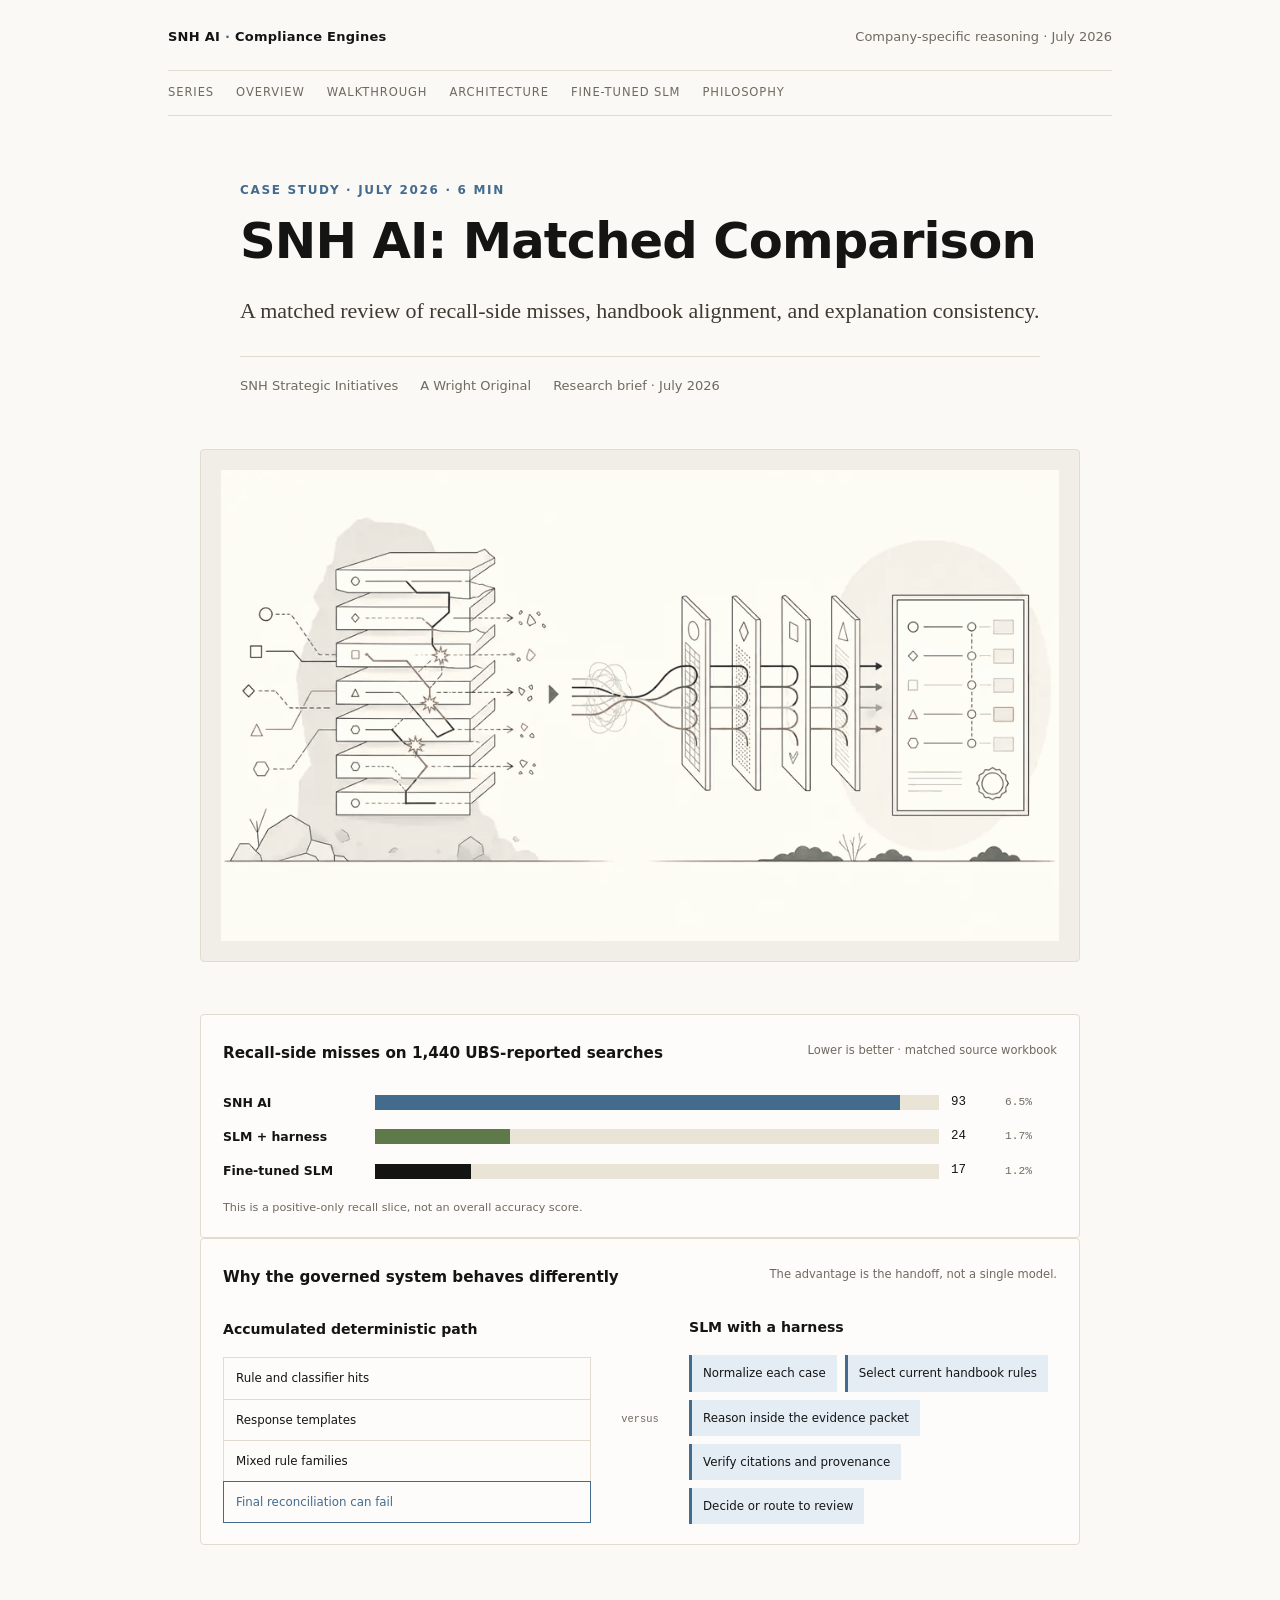
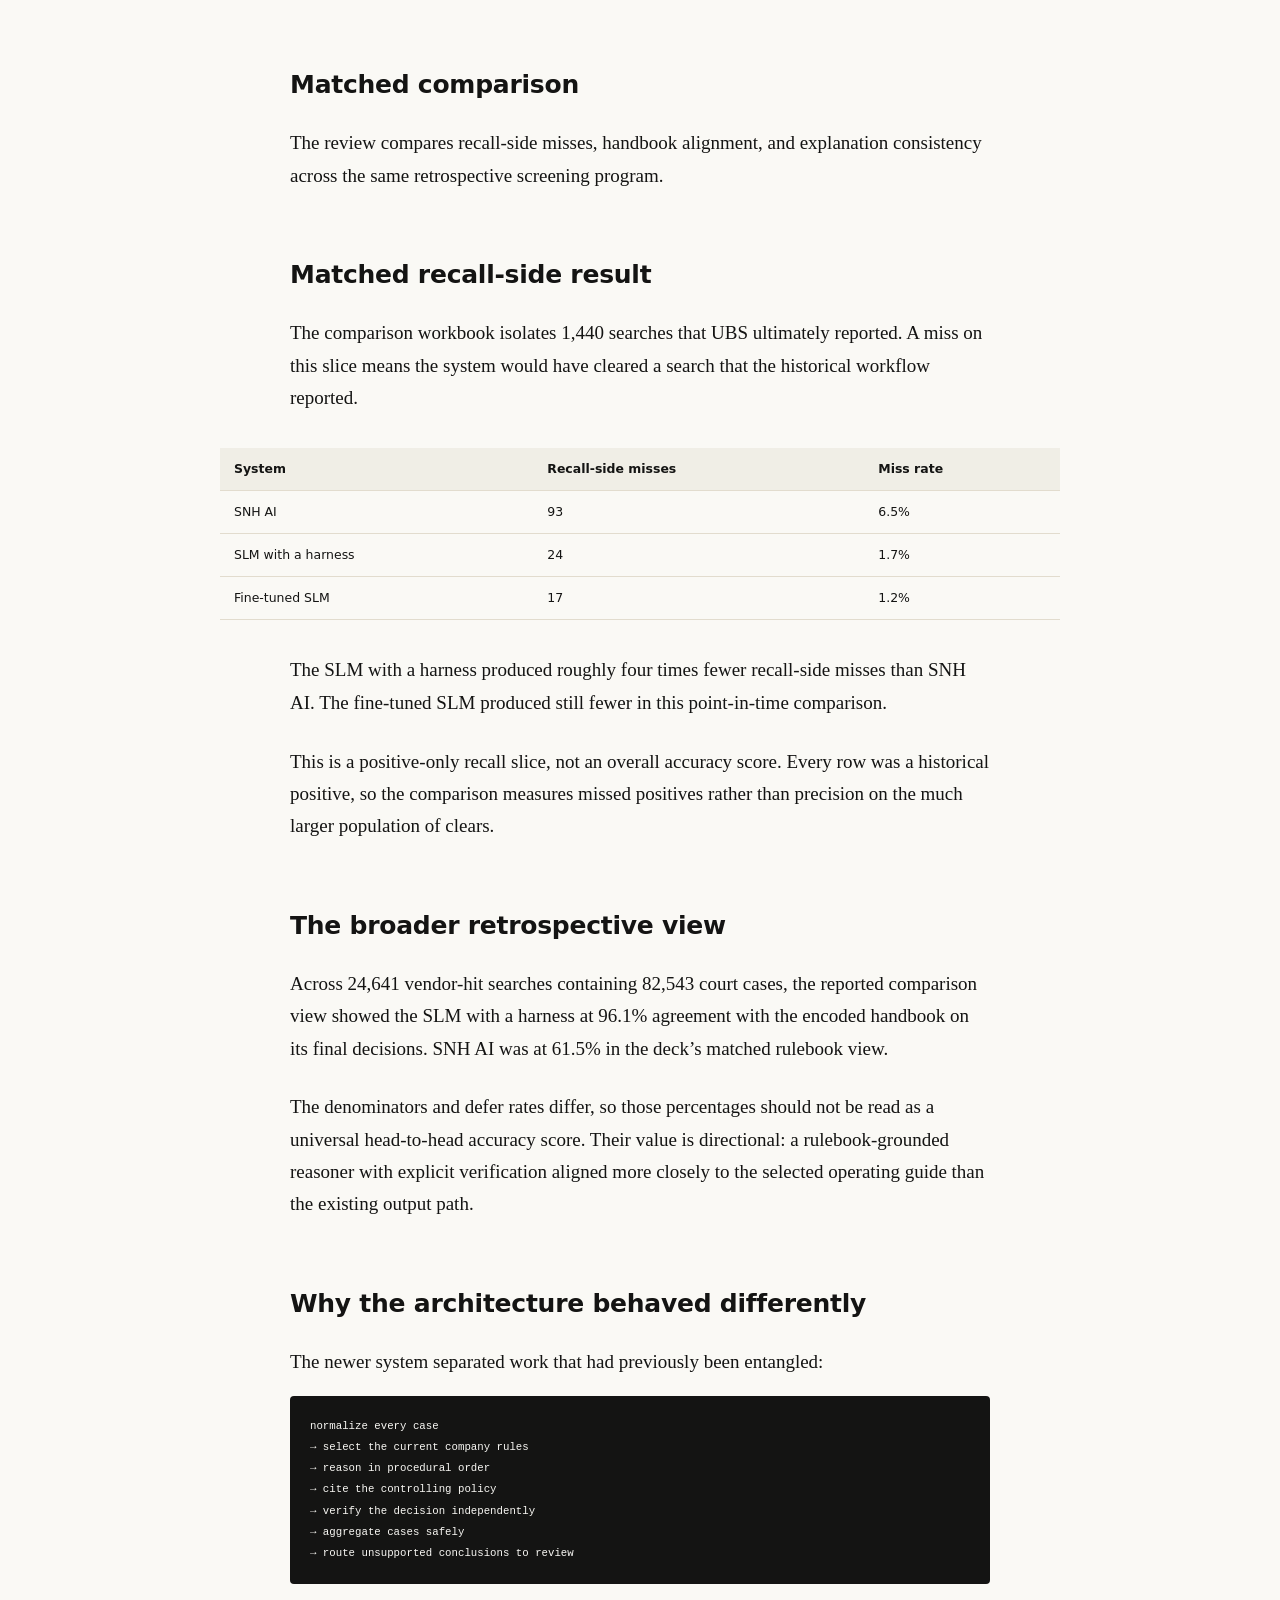
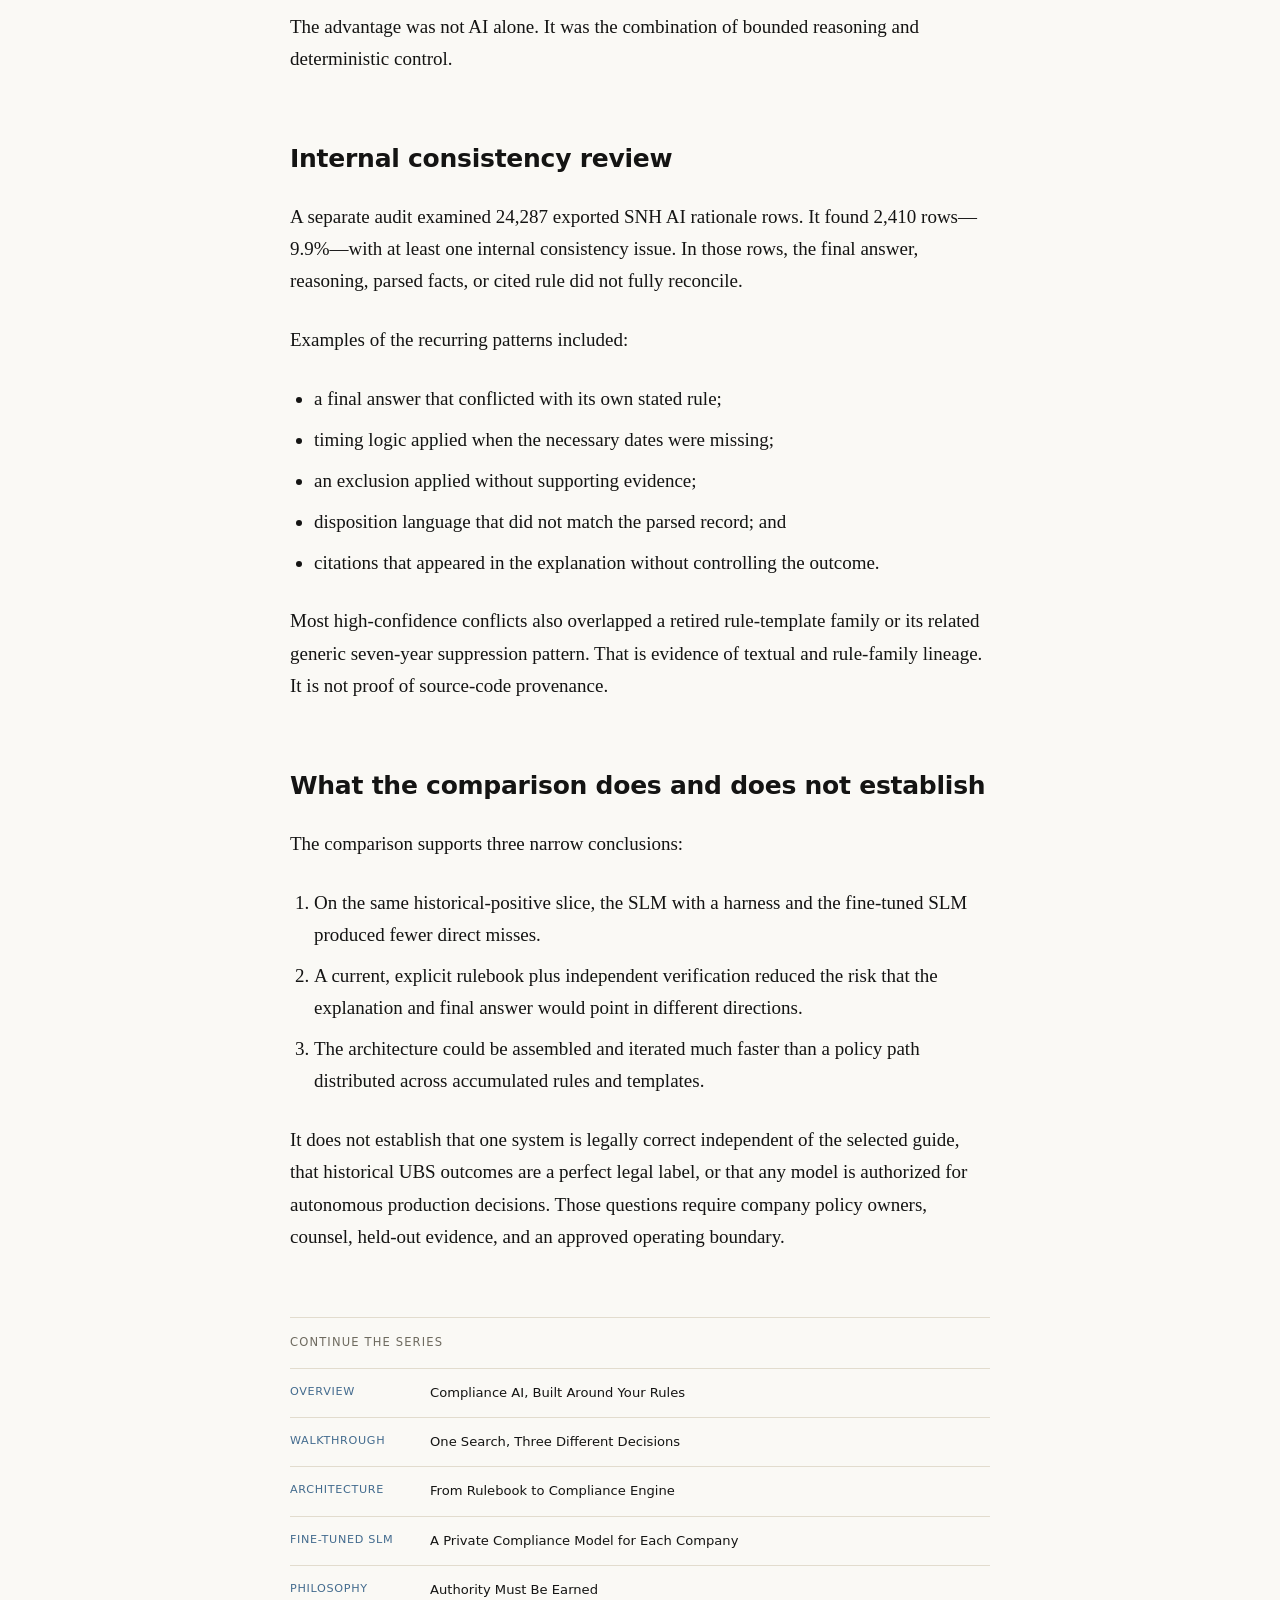
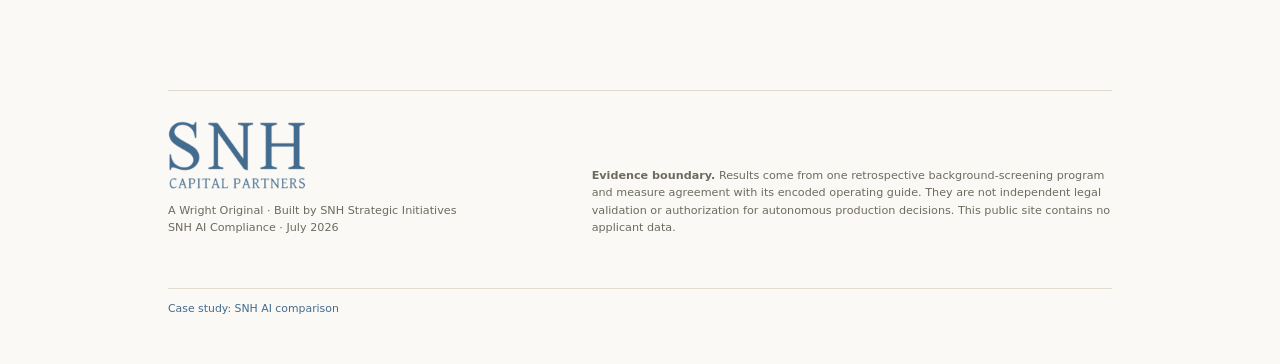
==== commit d4b982a6: "Rebuild series as evidence-led technical story" ====
--- a/comparison.html
+++ b/comparison.html
@@ -6,7 +6,7 @@
   <meta name="description" content="A matched review of recall-side misses, handbook alignment, and explanation consistency.">
   <meta name="robots" content="noindex, nofollow">
   <meta name="theme-color" content="#FAF9F5">
-  <title>Supporting Comparison: SNH AI · SNH AI Compliance Engines</title>
+  <title>SNH AI: Matched Comparison · SNH AI Compliance Engines</title>
   <link rel="icon" href="favicon.svg" type="image/svg+xml">
   <link rel="stylesheet" href="styles.css">
 </head>
@@ -20,13 +20,13 @@
     </div>
     <nav id="site-nav" aria-label="Essay navigation">
       <a href="index.html">Series</a>
-      <a href="executive.html">Overview</a><a href="engineering.html">Architecture</a><a href="philosophy.html">Fine-tuned SLM</a>
+      <a href="executive.html">Overview</a><a href="walkthrough.html">Walkthrough</a><a href="engineering.html">Architecture</a><a href="fine-tuned.html">Fine-tuned SLM</a><a href="philosophy.html">Philosophy</a>
     </nav>
   </header>
     <main id="main" class="article-main">
     <header class="article-header masthead">
       <p class="series-label">Case study · July 2026 · 6 min</p>
-      <h1>Supporting Comparison: SNH AI</h1>
+      <h1>SNH AI: Matched Comparison</h1>
       <p class="article-dek">A matched review of recall-side misses, handbook alignment, and explanation consistency.</p>
       <div class="byline"><span>SNH Strategic Initiatives</span><span>A Wright Original</span><span>Research brief · July 2026</span></div>
     </header>
@@ -123,7 +123,7 @@
 </article>
     <nav class="next-reading" aria-label="More essays">
       <p>Continue the series</p>
-      <a href="executive.html"><span>Overview</span>Compliance AI, Built Around Your Rules</a><a href="engineering.html"><span>Architecture</span>From Rulebook to Compliance Engine</a><a href="philosophy.html"><span>Fine-tuned SLM</span>A Private Compliance Model for Each Company</a>
+      <a href="executive.html"><span>Overview</span>Compliance AI, Built Around Your Rules</a><a href="walkthrough.html"><span>Walkthrough</span>One Search, Three Different Decisions</a><a href="engineering.html"><span>Architecture</span>From Rulebook to Compliance Engine</a><a href="fine-tuned.html"><span>Fine-tuned SLM</span>A Private Compliance Model for Each Company</a><a href="philosophy.html"><span>Philosophy</span>Authority Must Be Earned</a>
     </nav>
   </main>
     <footer class="site-footer" id="evidence-note">
--- a/styles.css
+++ b/styles.css
@@ -66,10 +66,11 @@
 .featured-copy h2 { margin: 14px 0 13px; font-size: 1.7rem; font-weight: 600; line-height: 1.2; letter-spacing: -.012em; }
 .featured-copy > p:not(.series-label) { margin: 0; color: #3E3A31; font-size: 1rem; line-height: 1.55; }
 .featured-visual { padding: 25px 28px; }
+.home-handoff { max-width: 840px; margin: 38px auto 0; padding: 25px 28px; background: #FDFCFA; border: 1px solid var(--hairline); border-left: 3px solid var(--clay); border-radius: 4px; }
 .read-link { display: inline-flex; gap: 14px; align-items: center; margin-top: 20px; color: var(--clay); font-family: var(--sans); font-size: .82rem; font-weight: 600; text-decoration: none; }
 
 .essay-index { max-width: 840px; margin: 38px auto 0; border-top: 1px solid var(--hairline); }
-.essay-index article { display: grid; grid-template-columns: 42px 105px minmax(240px, 1fr) 155px 52px; gap: 18px; align-items: center; padding: 22px 0; border-bottom: 1px solid var(--hairline); }
+.essay-index article { display: grid; grid-template-columns: 42px 120px minmax(240px, 1fr) 52px; gap: 18px; align-items: center; padding: 22px 0; border-bottom: 1px solid var(--hairline); }
 .essay-index article img { width: 100%; height: 88px; object-fit: cover; filter: grayscale(1); opacity: .82; border: 1px solid var(--hairline); }
 .essay-index h2 { margin: 0 0 5px; font-size: 1.08rem; font-weight: 600; line-height: 1.3; }
 .essay-index h2 a { color: var(--ink); text-decoration: none; }
@@ -140,6 +141,21 @@
 .flow-line b { font-size: .76rem; }
 .flow-line span { color: var(--warm); font-size: .66rem; }
 .manual-branch { margin: 12px 0 0; padding: 10px 14px; background: var(--clay-tint); border-left: 3px solid var(--clay); font-family: var(--sans); font-size: .75rem; }
+.flow-figure.compact { padding: 0; background: transparent; border: 0; }
+.flow-figure.compact figcaption { margin-bottom: 18px; }
+.flow-figure.compact .flow-line { grid-template-columns: repeat(3, 1fr); row-gap: 14px; }
+.flow-figure.compact .flow-line div { min-height: 66px; }
+.case-grid { display: grid; grid-template-columns: repeat(3, 1fr); gap: 1px; background: var(--hairline); border: 1px solid var(--hairline); }
+.case-grid section { min-height: 150px; padding: 18px; background: var(--ivory); }
+.case-grid section > b { font-family: var(--sans); font-size: .78rem; }
+.case-grid section p { min-height: 52px; margin: 10px 0 15px; color: var(--warm); font-family: var(--sans); font-size: .72rem; line-height: 1.45; }
+.case-outcome { display: block; padding-top: 10px; border-top: 2px solid var(--clay); color: var(--clay); font-family: var(--sans); font-size: .72rem; }
+.case-outcome.exempt { border-color: var(--warm); color: var(--warm); }
+.case-outcome.review { border-color: var(--moss); color: var(--moss); }
+.case-rollup { display: grid; grid-template-columns: 130px 100px 1fr; gap: 18px; align-items: baseline; margin-top: 18px; padding: 14px 16px; background: var(--clay-tint); border-left: 3px solid var(--clay); font-family: var(--sans); }
+.case-rollup span { color: var(--warm); font-size: .68rem; text-transform: uppercase; letter-spacing: .08em; }
+.case-rollup b { color: var(--clay); font-size: .82rem; }
+.case-rollup p { margin: 0; color: #3E3A31; font-size: .72rem; }
 .layers { border: 1px solid var(--hairline); }
 .layer { display: grid; grid-template-columns: 190px 1fr; gap: 24px; padding: 14px 18px; border-bottom: 1px solid var(--hairline); font-family: var(--sans); }
 .layer:last-child { border-bottom: 0; }
@@ -176,6 +192,7 @@
   .evidence-spine ol { grid-template-columns: 1fr 1fr; }
   .featured-story { grid-template-columns: 1fr; }
   .featured-copy { border-right: 0; border-bottom: 1px solid var(--hairline); }
+  .home-handoff { padding: 22px; }
   .essay-index article { grid-template-columns: 34px 1fr 42px; gap: 12px; }
   .essay-index .essay-type, .essay-index article img, .essay-index article > div p { display: none; }
   .hero-art { margin-top: 30px; padding: 10px; }
@@ -188,10 +205,15 @@
   .architecture-columns { grid-template-columns: 1fr; }
   .versus { text-align: left; }
   .flow-line { grid-template-columns: 1fr 1fr; }
+  .flow-figure.compact .flow-line { grid-template-columns: 1fr 1fr; }
   .layer { grid-template-columns: 1fr; gap: 2px; }
   .autonomy-figure ol { grid-template-columns: 1fr; }
   .autonomy-figure li { min-height: 94px; }
   .result-grid { grid-template-columns: 1fr 1fr; }
+  .case-grid { grid-template-columns: 1fr; }
+  .case-grid section { min-height: auto; }
+  .case-grid section p { min-height: auto; }
+  .case-rollup { grid-template-columns: 1fr; gap: 4px; }
   .site-footer { grid-template-columns: 1fr; gap: 24px; }
   .evidence-boundary { justify-self: start; }
 }
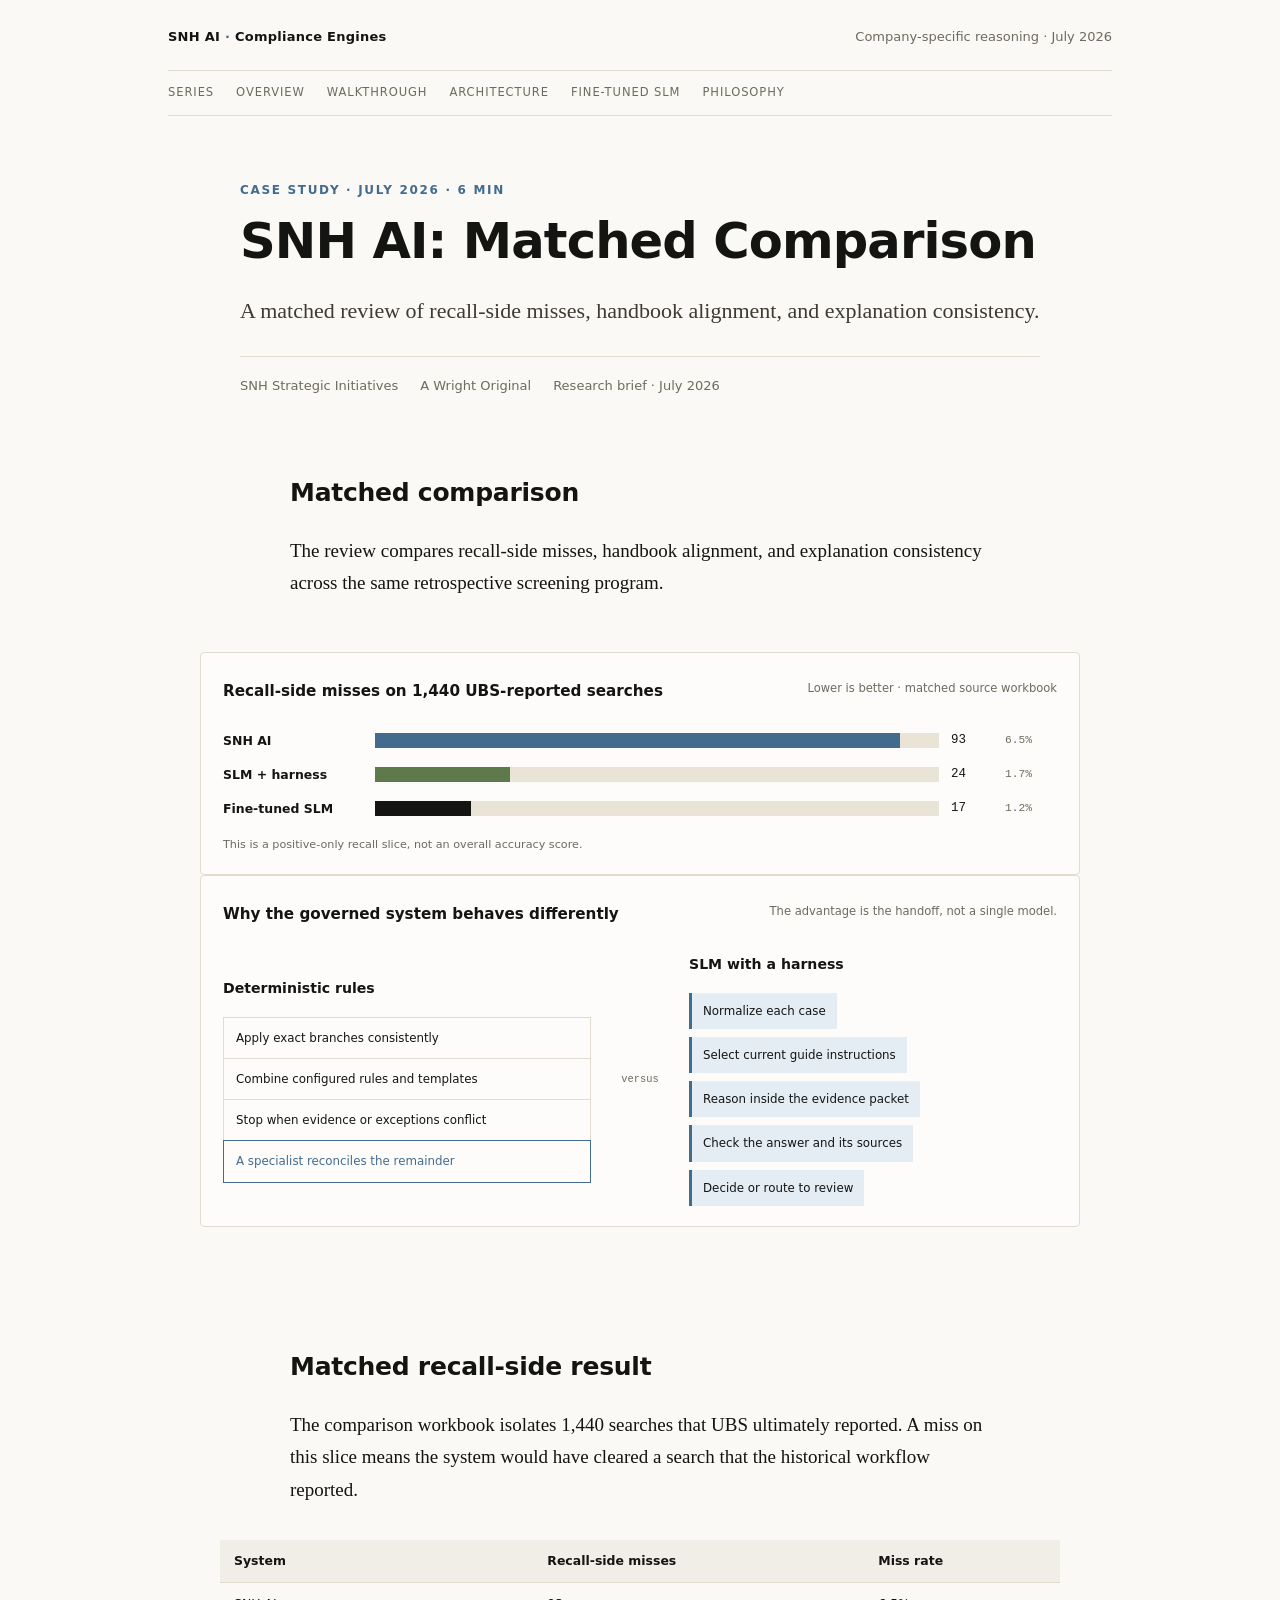
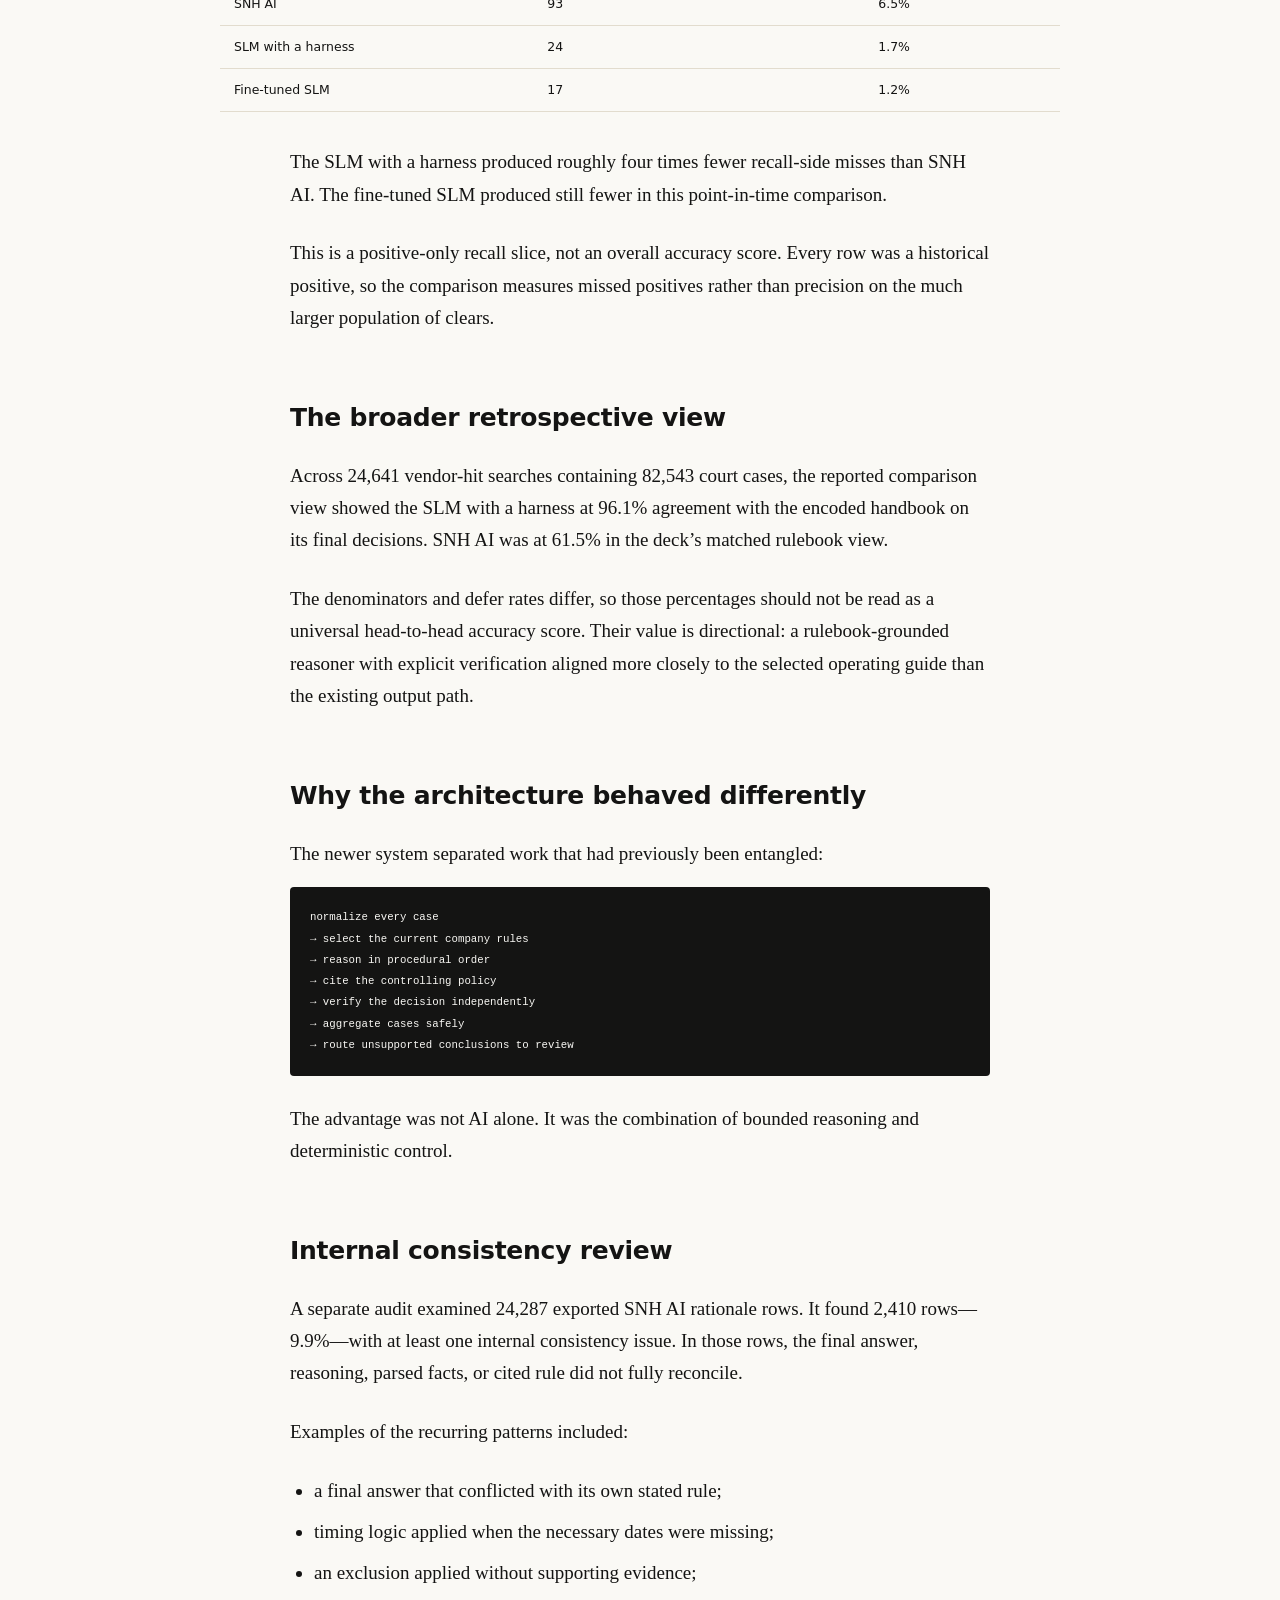
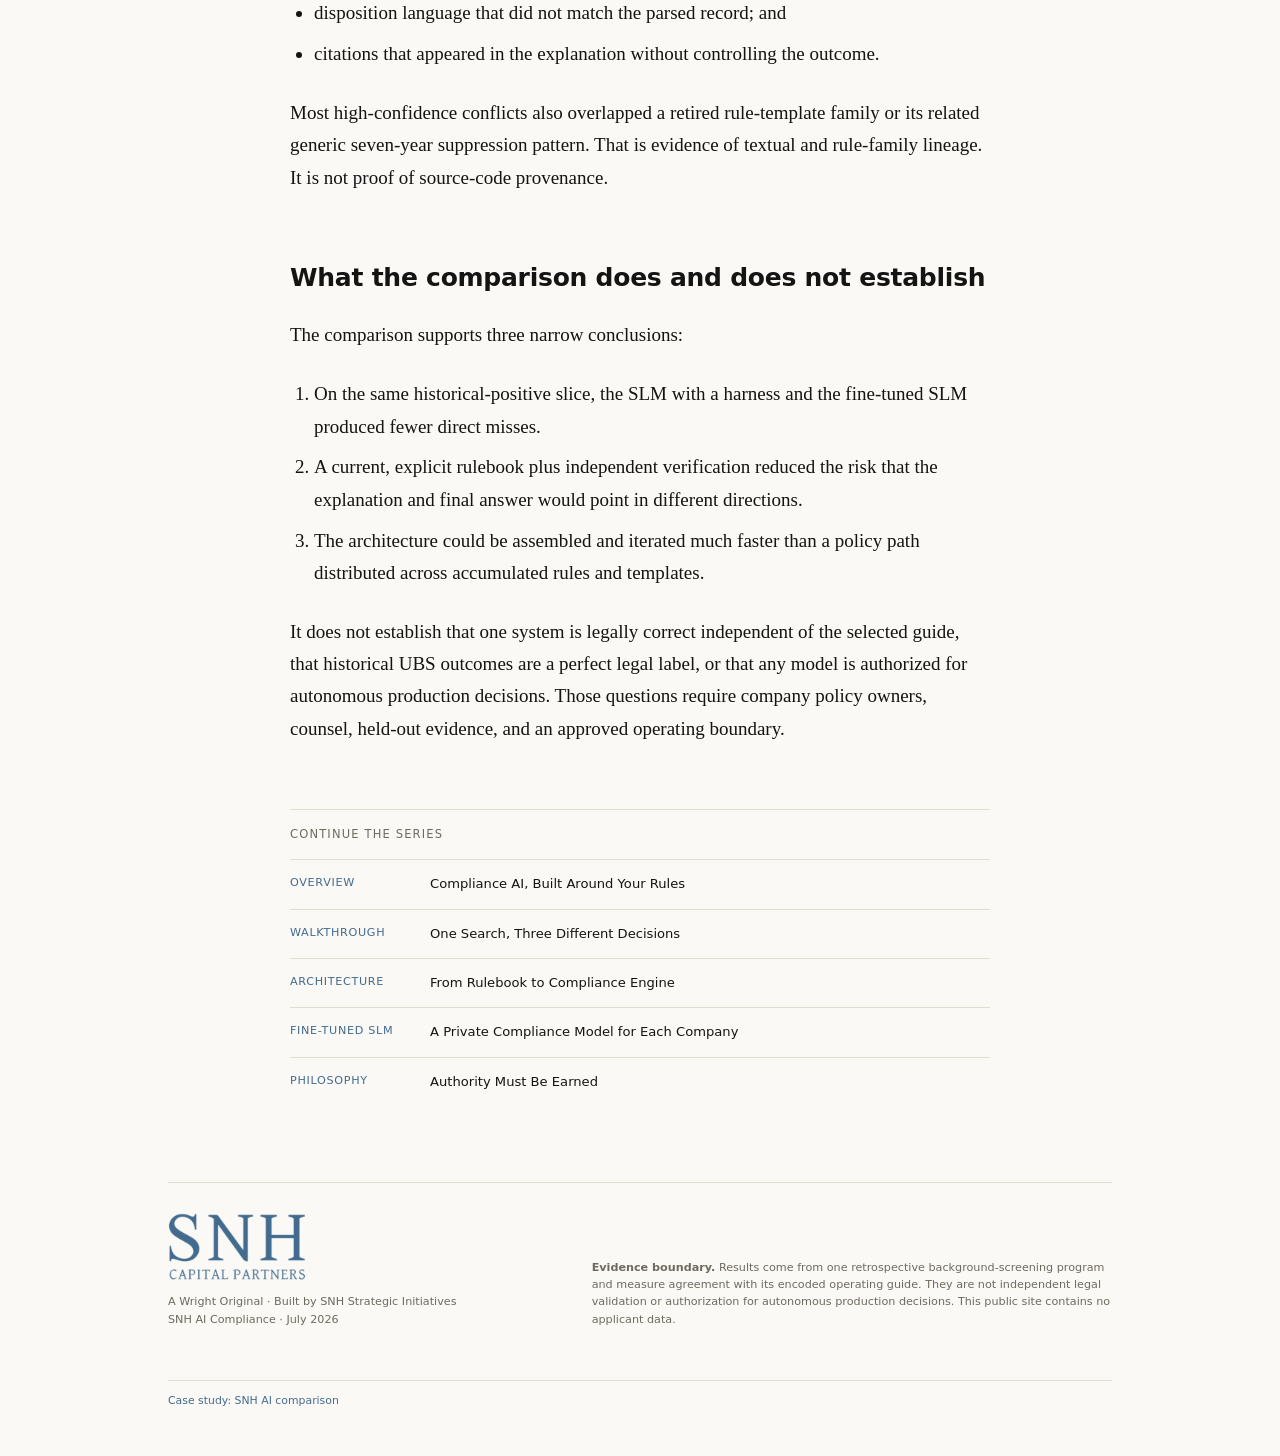
==== commit 7e044890: "Refine evidence-led narrative and diagrams" ====
--- a/comparison.html
+++ b/comparison.html
@@ -30,8 +30,10 @@
       <p class="article-dek">A matched review of recall-side misses, handbook alignment, and explanation consistency.</p>
       <div class="byline"><span>SNH Strategic Initiatives</span><span>A Wright Original</span><span>Research brief · July 2026</span></div>
     </header>
-    
-    <figure class="hero-art"><img src="assets/comparison-hero.webp" alt="Rigid rule stacks compared with a governed, verified decision path."></figure>
+
+    <article class="article-body article-opening"><h2 id="matched-comparison">Matched comparison</h2><p>The review compares recall-side misses, handbook alignment, and explanation consistency across the same retrospective screening program.</p>
+</article>
+
     <aside class="article-proof"><figure class="data-figure recall-figure">
     <figcaption><strong>Recall-side misses on 1,440 UBS-reported searches</strong><span>Lower is better · matched source workbook</span></figcaption>
     <div class="bar-row"><span>SNH AI</span><div class="bar-track"><i class="bar snh" style="--value:93"></i></div><b>93</b><em>6.5%</em></div>
@@ -42,12 +44,12 @@
     <figcaption><strong>Why the governed system behaves differently</strong><span>The advantage is the handoff, not a single model.</span></figcaption>
     <div class="architecture-columns">
       <section>
-        <h3>Accumulated deterministic path</h3>
+        <h3>Deterministic rules</h3>
         <ol class="stacked-rules">
-          <li>Rule and classifier hits</li>
-          <li>Response templates</li>
-          <li>Mixed rule families</li>
-          <li class="risk">Final reconciliation can fail</li>
+          <li>Apply exact branches consistently</li>
+          <li>Combine configured rules and templates</li>
+          <li>Stop when evidence or exceptions conflict</li>
+          <li class="risk">A specialist reconciles the remainder</li>
         </ol>
       </section>
       <div class="versus" aria-hidden="true">versus</div>
@@ -55,16 +57,15 @@
         <h3>SLM with a harness</h3>
         <ol class="governed-flow">
           <li>Normalize each case</li>
-          <li>Select current handbook rules</li>
+          <li>Select current guide instructions</li>
           <li>Reason inside the evidence packet</li>
-          <li>Verify citations and provenance</li>
+          <li>Check the answer and its sources</li>
           <li>Decide or route to review</li>
         </ol>
       </section>
     </div>
   </figure></aside>
-    <article class="article-body"><h2 id="matched-comparison">Matched comparison</h2><p>The review compares recall-side misses, handbook alignment, and explanation consistency across the same retrospective screening program.</p>
-<h2 id="matched-recall-side-result">Matched recall-side result</h2><p>The comparison workbook isolates 1,440 searches that UBS ultimately reported. A miss on this slice means the system would have cleared a search that the historical workflow reported.</p>
+    <article class="article-body"><h2 id="matched-recall-side-result">Matched recall-side result</h2><p>The comparison workbook isolates 1,440 searches that UBS ultimately reported. A miss on this slice means the system would have cleared a search that the historical workflow reported.</p>
 <table>
 <thead>
 <tr>
--- a/styles.css
+++ b/styles.css
@@ -135,15 +135,17 @@
 .governed-flow li { padding: 8px 11px; background: var(--clay-tint); border-left: 3px solid var(--clay); font-family: var(--sans); font-size: .74rem; }
 .versus { color: var(--warm); font-family: var(--mono); font-size: .65rem; text-align: center; }
 .flow-line { display: grid; grid-template-columns: repeat(6, 1fr); }
-.flow-line div { position: relative; min-height: 82px; padding: 26px 10px 0 0; border-top: 1px solid var(--ink); }
+.flow-line div { position: relative; min-height: 82px; padding: 26px 22px 0 0; border-top: 1px solid var(--ink); }
 .flow-line div::before { content: ""; position: absolute; top: -5px; left: 0; width: 9px; height: 9px; background: var(--clay); border: 1px solid var(--ink); }
+.flow-line div:not(:last-child)::after { content: "→"; position: absolute; top: 21px; right: 7px; color: var(--clay); font-family: var(--mono); font-size: .78rem; }
 .flow-line b, .flow-line span { display: block; font-family: var(--sans); }
 .flow-line b { font-size: .76rem; }
 .flow-line span { color: var(--warm); font-size: .66rem; }
+.learning-loop { display: flex; flex-wrap: wrap; gap: 9px; align-items: center; margin-top: 8px; color: var(--warm); font-family: var(--sans); font-size: .66rem; }
+.learning-loop b { color: var(--ink); font-weight: 600; }
 .manual-branch { margin: 12px 0 0; padding: 10px 14px; background: var(--clay-tint); border-left: 3px solid var(--clay); font-family: var(--sans); font-size: .75rem; }
 .flow-figure.compact { padding: 0; background: transparent; border: 0; }
 .flow-figure.compact figcaption { margin-bottom: 18px; }
-.flow-figure.compact .flow-line { grid-template-columns: repeat(3, 1fr); row-gap: 14px; }
 .flow-figure.compact .flow-line div { min-height: 66px; }
 .case-grid { display: grid; grid-template-columns: repeat(3, 1fr); gap: 1px; background: var(--hairline); border: 1px solid var(--hairline); }
 .case-grid section { min-height: 150px; padding: 18px; background: var(--ivory); }
@@ -162,7 +164,7 @@
 .layer b { font-size: .78rem; }
 .layer span { color: var(--warm); font-family: var(--mono); font-size: .68rem; }
 .model-layer { margin: 7px; background: var(--clay-tint); border: 2px solid var(--clay); }
-.autonomy-figure ol { display: grid; grid-template-columns: repeat(5, 1fr); margin: 0; padding: 0; list-style: none; }
+.autonomy-figure ol { display: grid; grid-template-columns: repeat(auto-fit, minmax(105px, 1fr)); margin: 0; padding: 0; list-style: none; }
 .autonomy-figure li { position: relative; min-height: 140px; padding: 34px 14px 10px 0; border-top: 1px solid var(--ink); }
 .autonomy-figure li::before { content: ""; position: absolute; top: -5px; left: 0; width: 9px; height: 9px; background: var(--clay); border: 1px solid var(--ink); }
 .autonomy-figure li > span { position: absolute; top: 9px; color: var(--clay); font-family: var(--mono); font-size: .62rem; }
@@ -173,7 +175,6 @@
 .next-reading > p { margin: 15px 0; color: var(--warm); font-family: var(--sans); font-size: .72rem; text-transform: uppercase; letter-spacing: .1em; }
 .next-reading a { display: grid; grid-template-columns: 120px 1fr; gap: 20px; padding: 13px 0; border-top: 1px solid var(--hairline); color: var(--ink); font-family: var(--sans); font-size: .82rem; text-decoration: none; }
 .next-reading a span { color: var(--clay); font-size: .7rem; text-transform: uppercase; letter-spacing: .06em; }
-.comparison-footnote { max-width: 840px; margin: 26px auto 0; padding: 15px 0; border-top: 1px solid var(--hairline); color: var(--warm); font-family: var(--sans); font-size: .72rem; }
 .site-footer { display: grid; grid-template-columns: 1fr 1.4fr; gap: 52px; align-items: end; margin-top: 76px; padding: 30px 0 46px; border-top: 1px solid var(--hairline); color: var(--warm); font-family: var(--sans); font-size: .7rem; line-height: 1.55; }
 .site-footer p { margin: 0; }
 .footer-mark img { width: 138px; height: auto; margin-bottom: 12px; }
@@ -204,8 +205,10 @@
   .bar-row em { display: none; }
   .architecture-columns { grid-template-columns: 1fr; }
   .versus { text-align: left; }
-  .flow-line { grid-template-columns: 1fr 1fr; }
-  .flow-figure.compact .flow-line { grid-template-columns: 1fr 1fr; }
+  .flow-line, .flow-figure.compact .flow-line { grid-template-columns: 1fr; }
+  .flow-line div { min-height: 62px; padding: 18px 0 14px 26px; border-top: 0; border-left: 1px solid var(--ink); }
+  .flow-line div::before { top: 4px; left: -5px; }
+  .flow-line div:not(:last-child)::after { content: "↓"; top: auto; right: auto; bottom: -3px; left: 19px; }
   .layer { grid-template-columns: 1fr; gap: 2px; }
   .autonomy-figure ol { grid-template-columns: 1fr; }
   .autonomy-figure li { min-height: 94px; }
